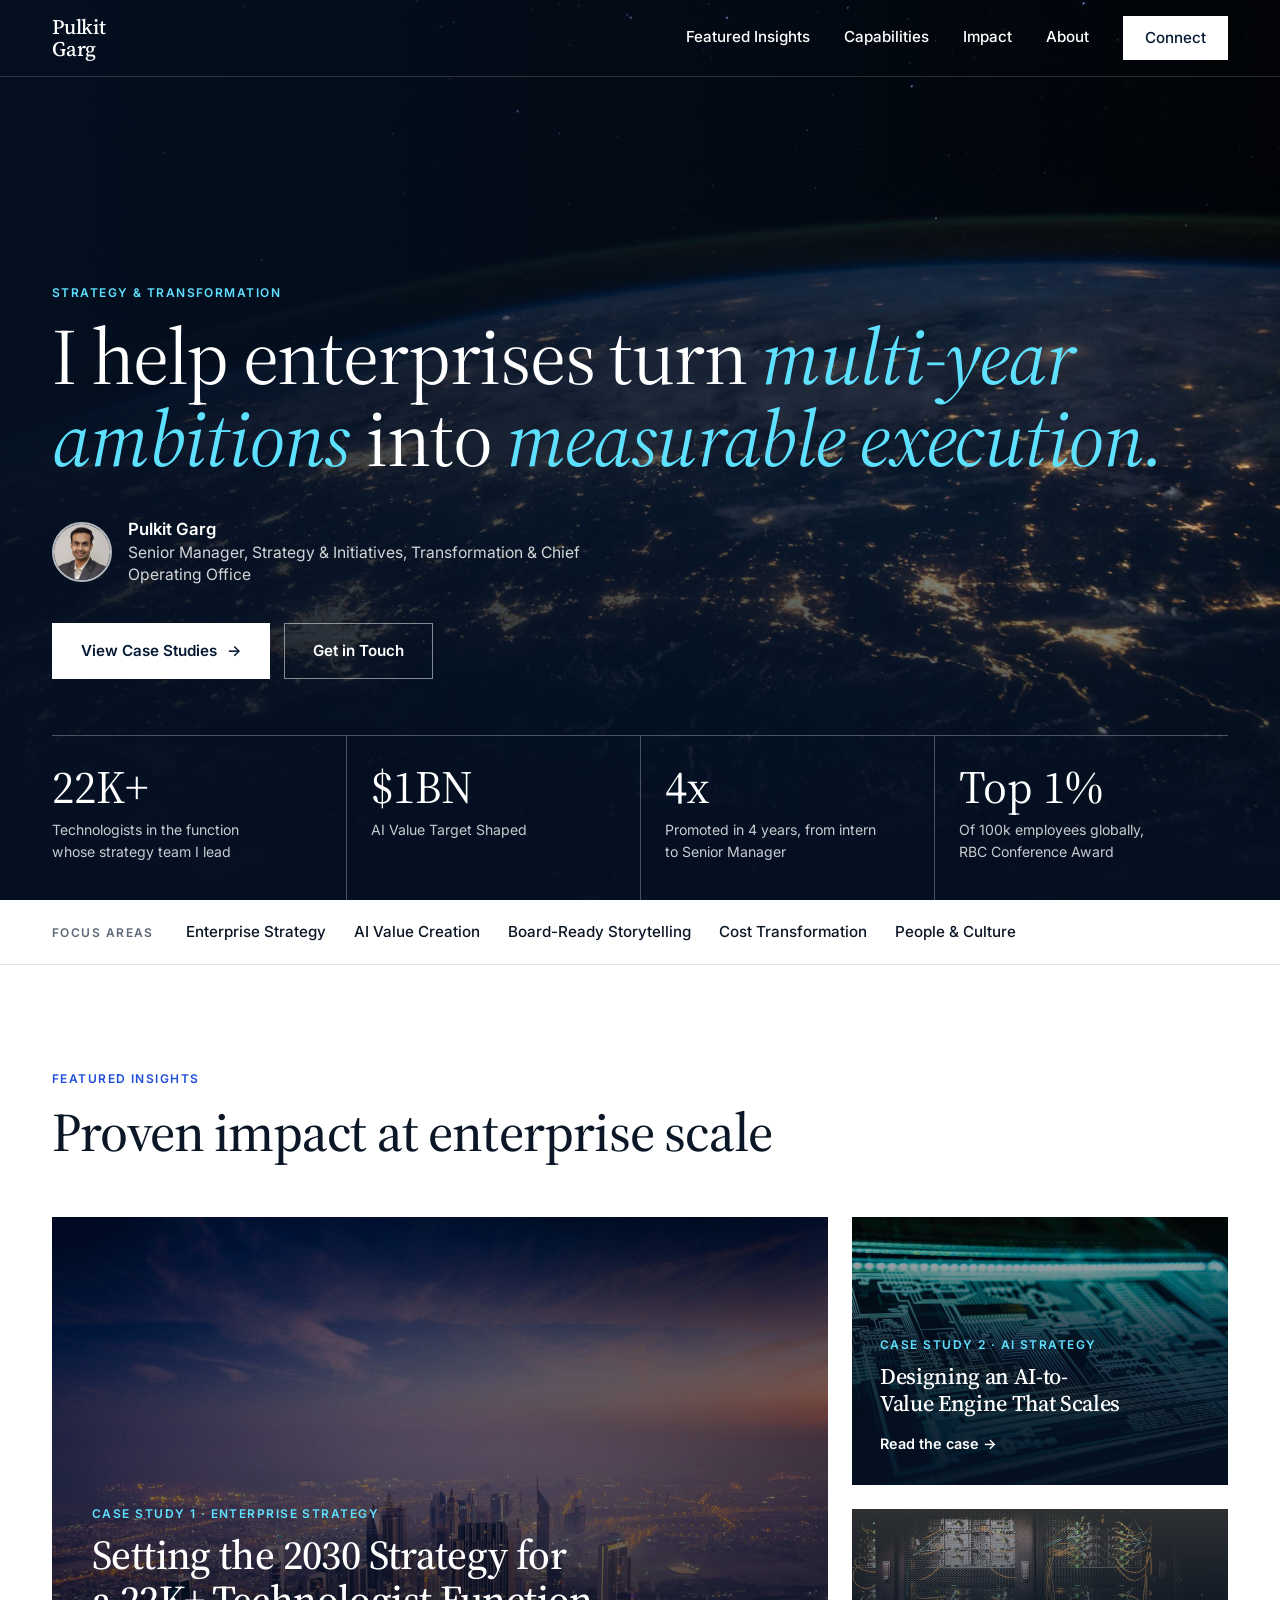
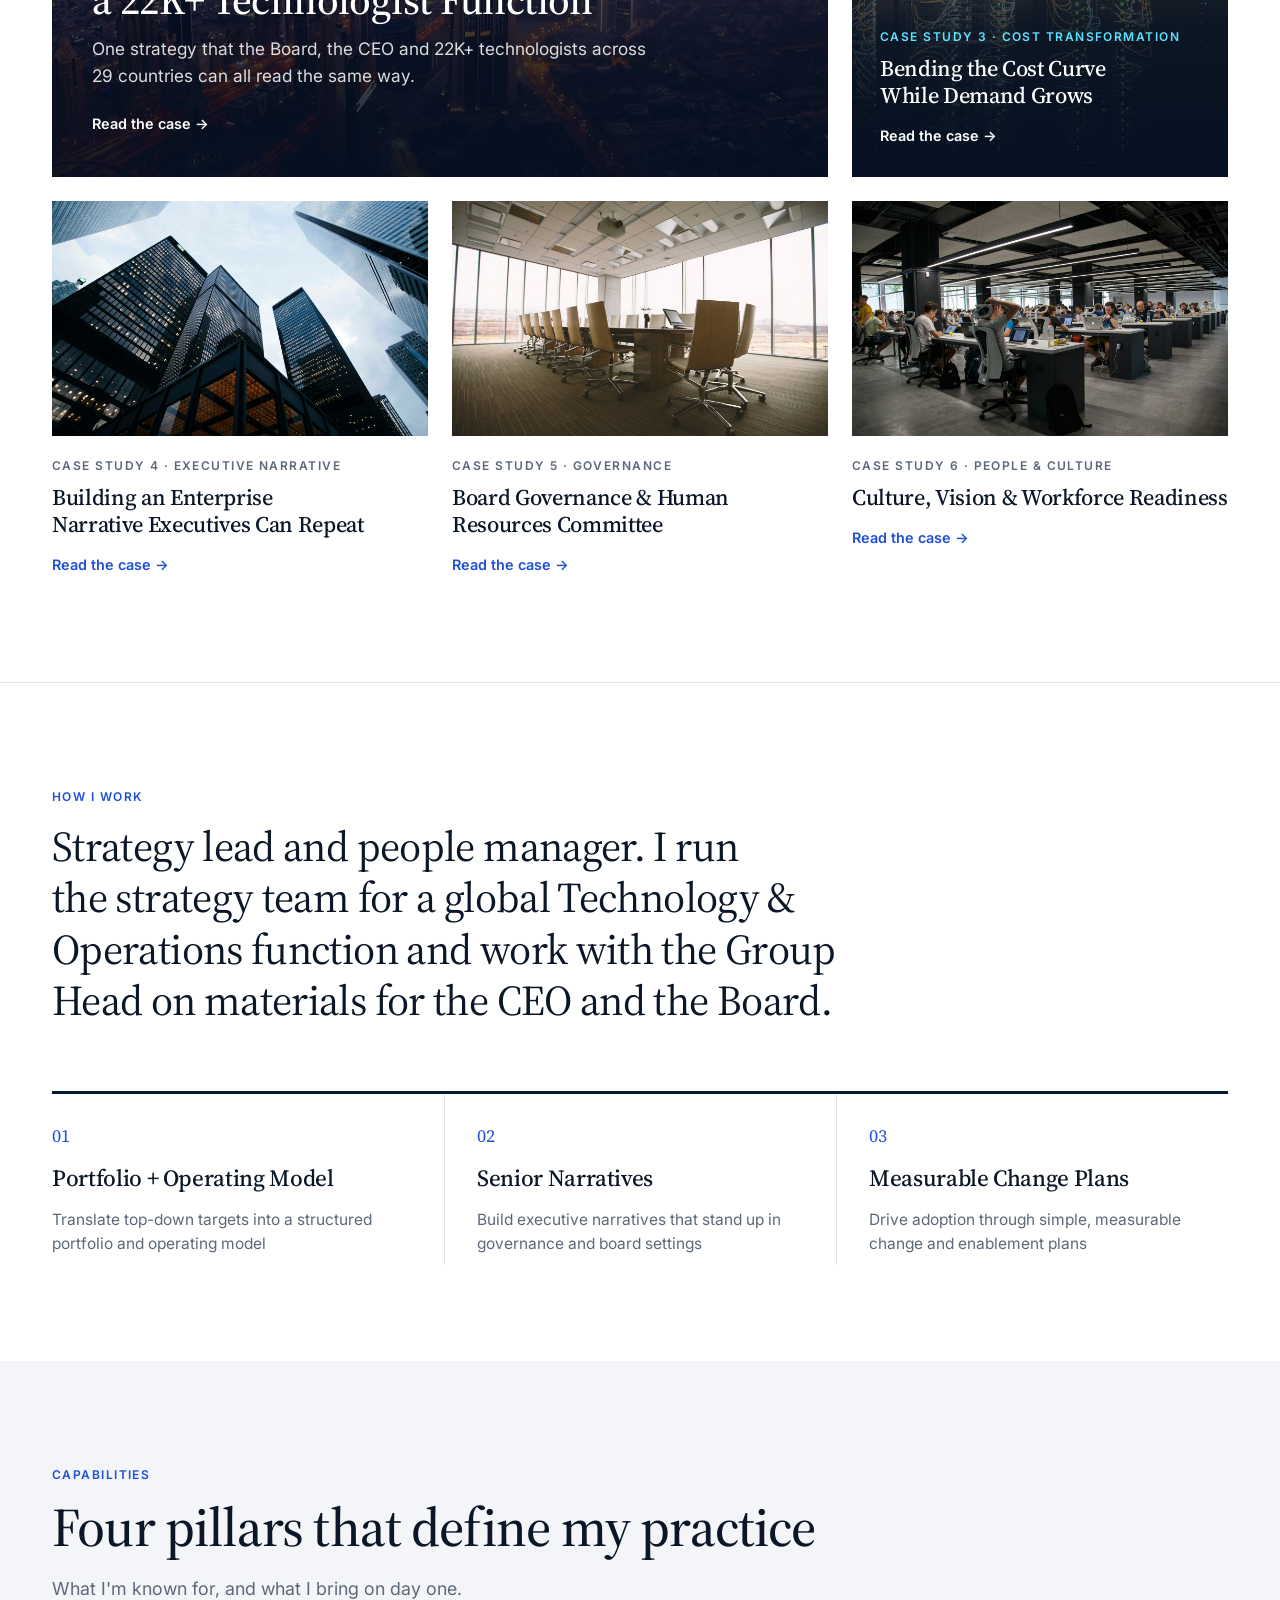
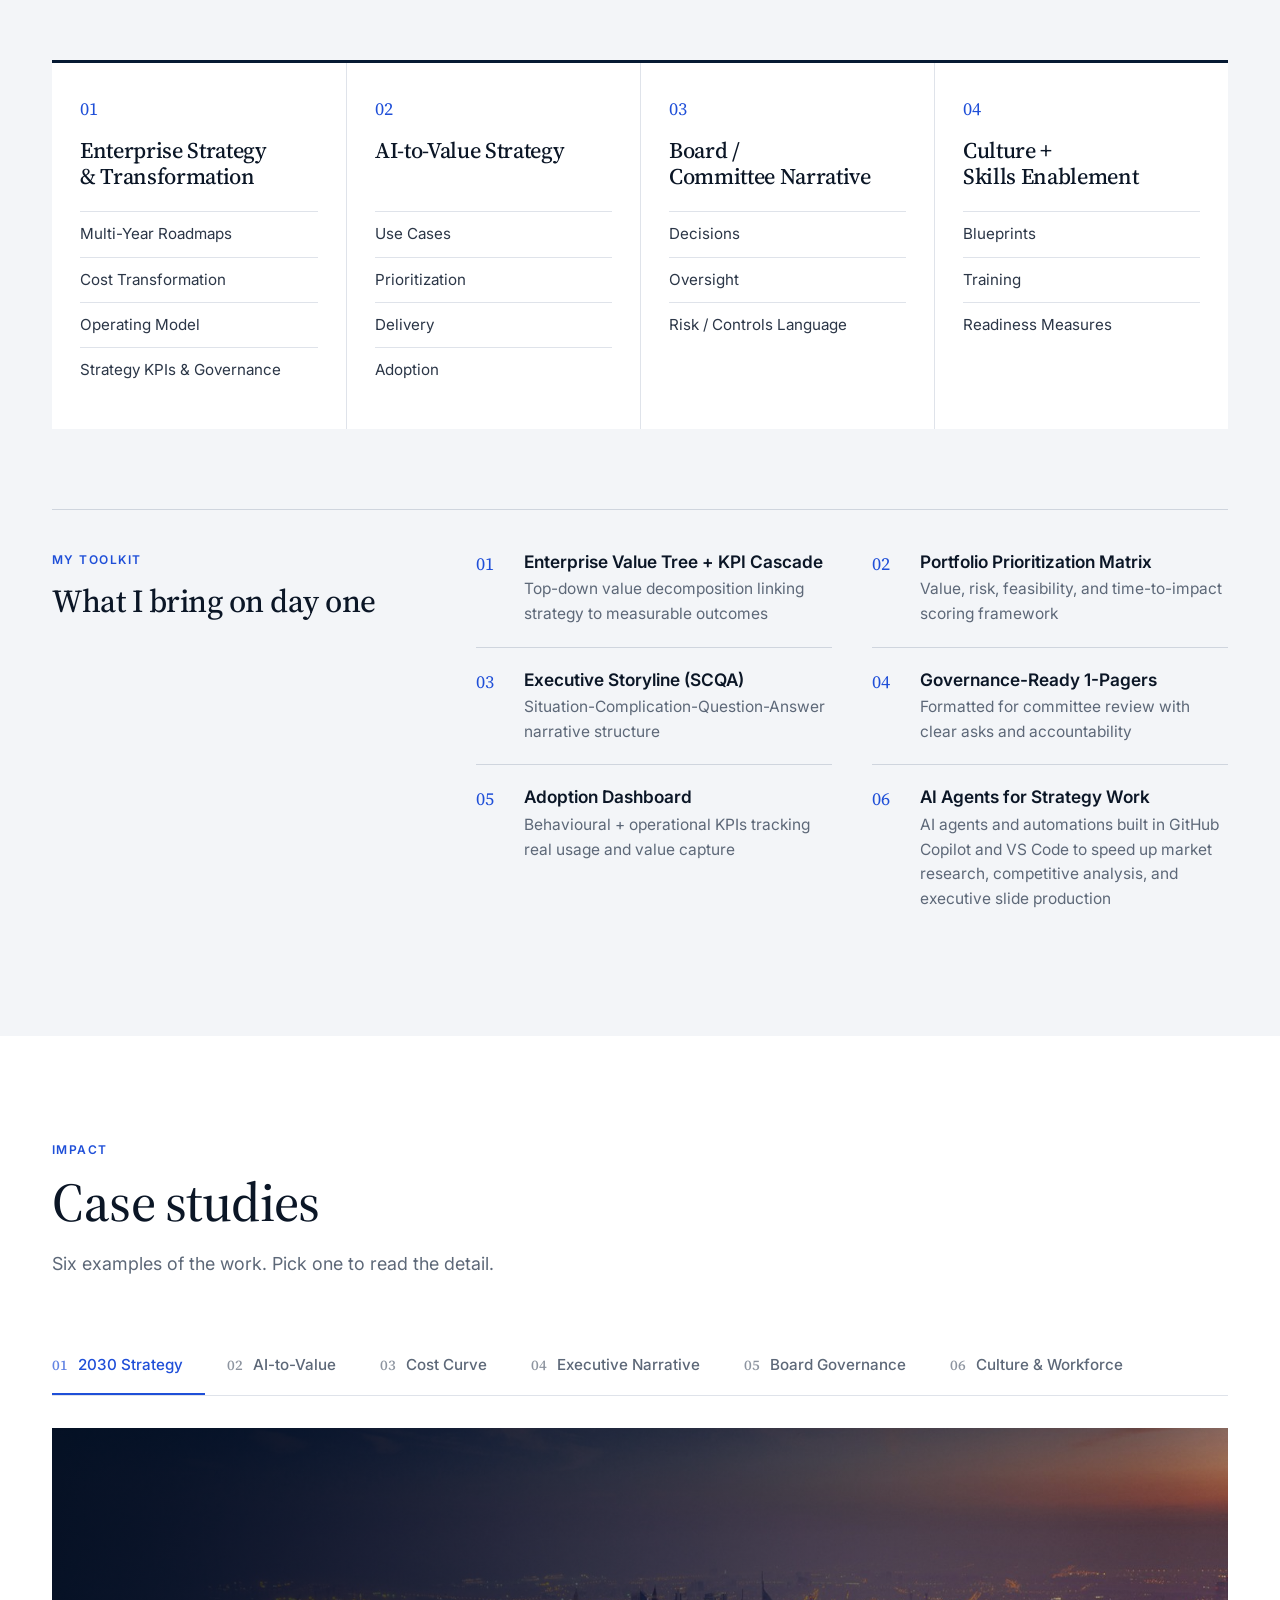
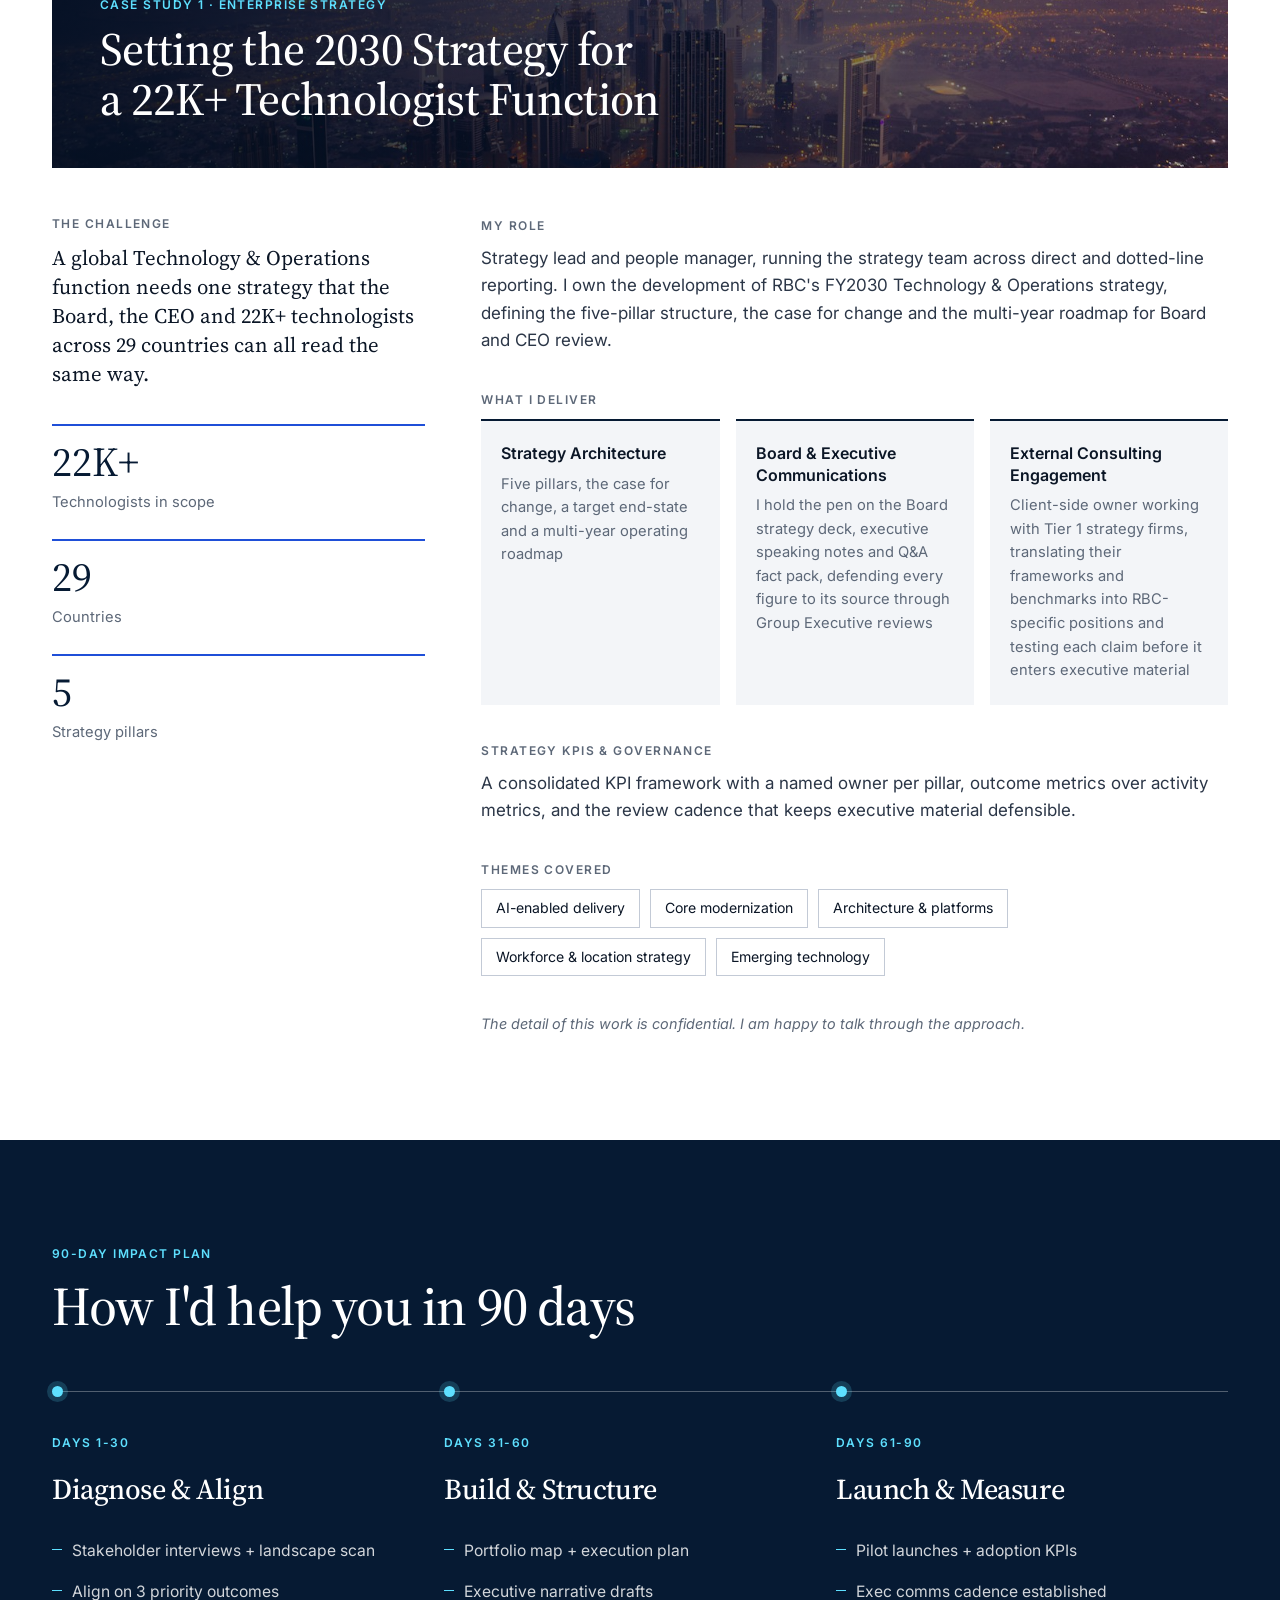
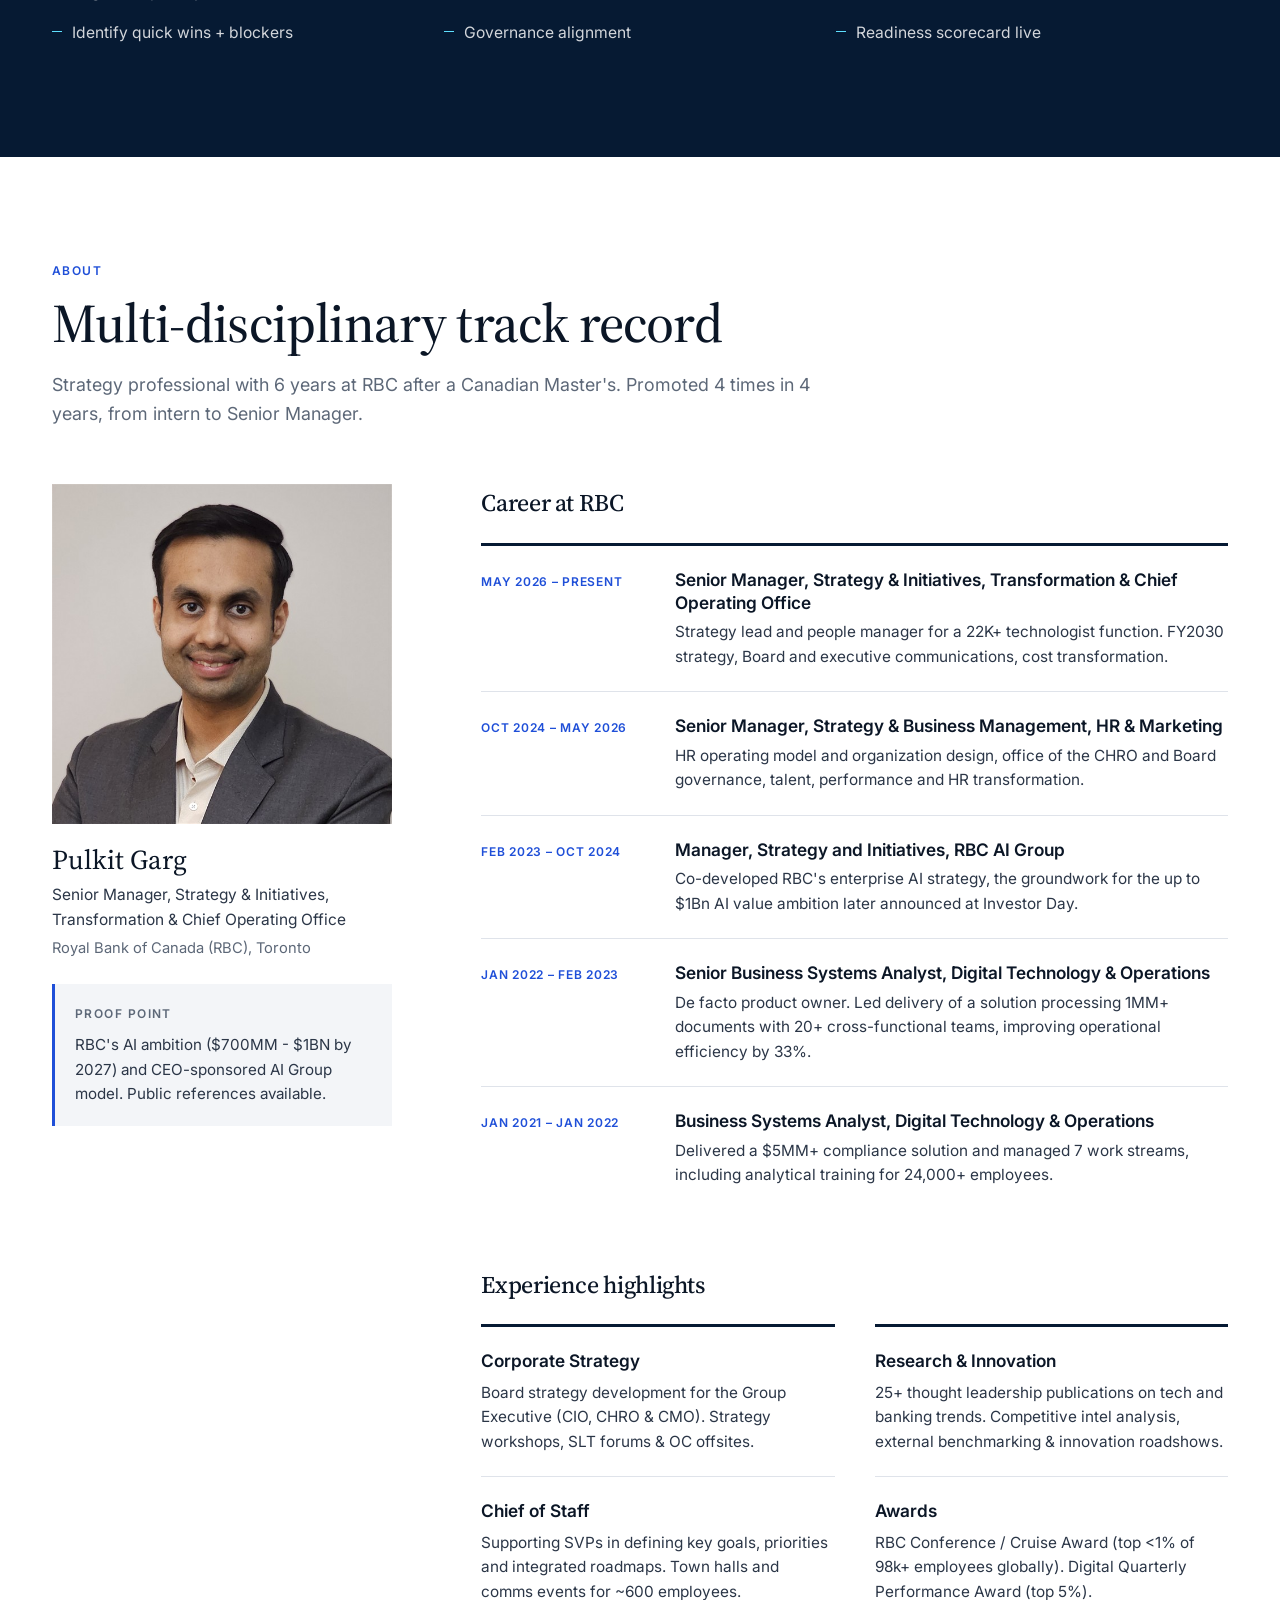
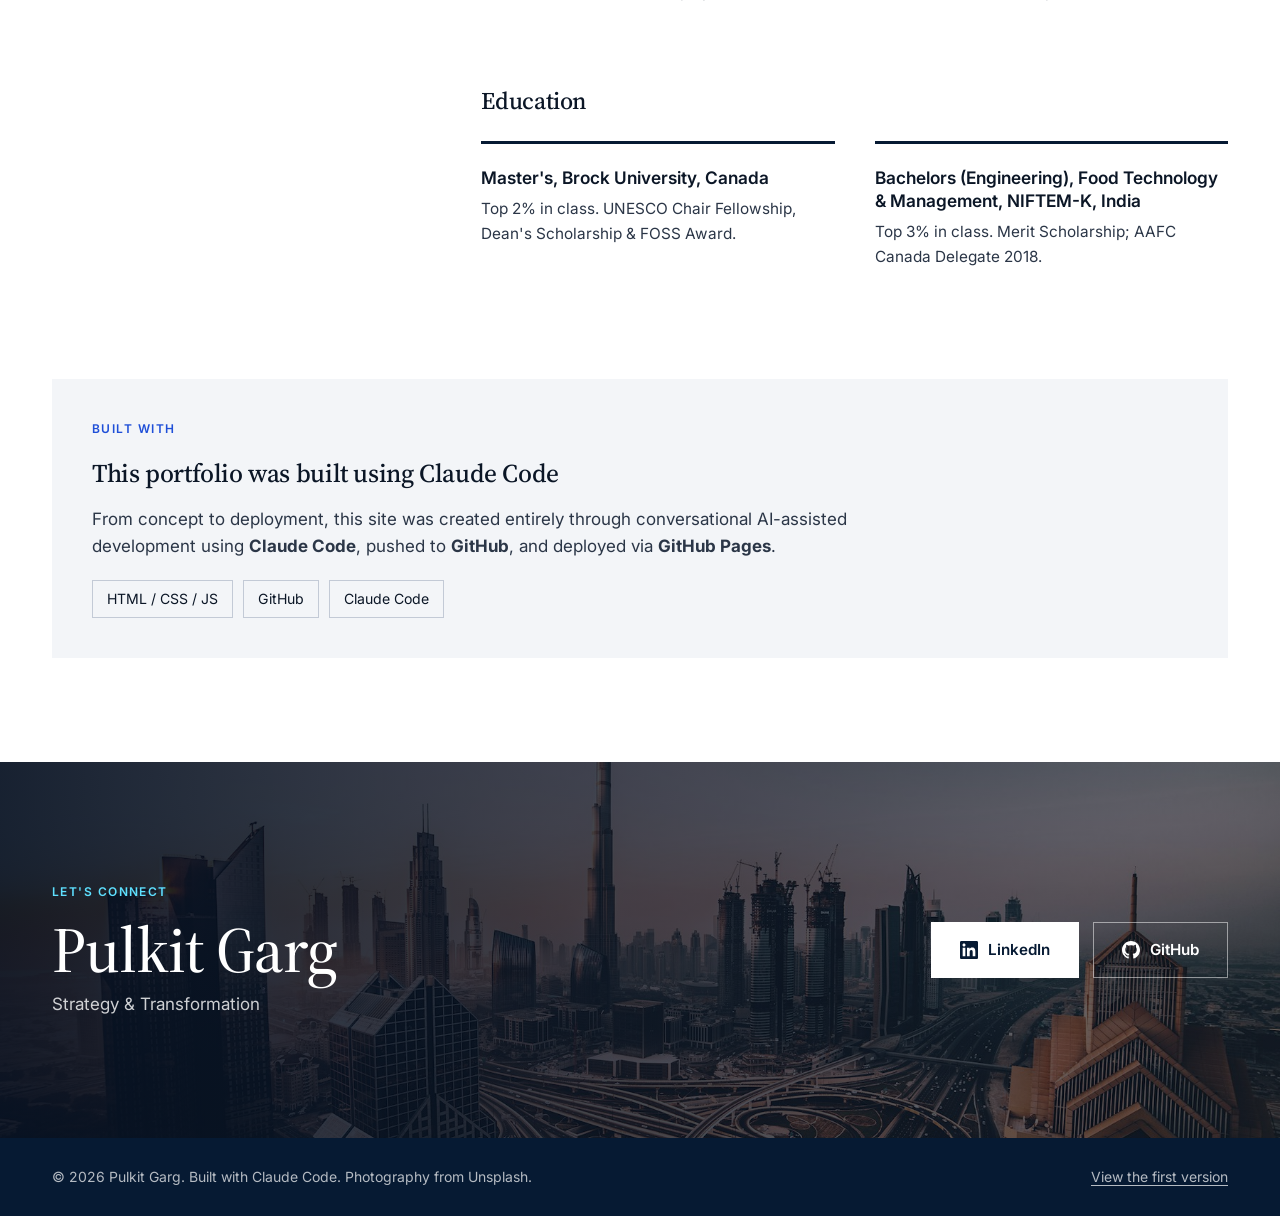
==== index.html @ 4f10b4b6 "Add photography, case study viewer and updated career content Replace line-art visuals with stock ph" ====
<!DOCTYPE html>
<html lang="en">
<head>
    <meta charset="UTF-8">
    <meta name="viewport" content="width=device-width, initial-scale=1.0">
    <title>Pulkit Garg | Strategy & Transformation</title>
    <meta name="description" content="Pulkit Garg - Senior Manager, Strategy & Initiatives. Strategy lead and people manager. Enterprise Strategy, AI Value Creation, Board-Ready Storytelling.">
    <link rel="preconnect" href="https://fonts.googleapis.com">
    <link rel="preconnect" href="https://fonts.gstatic.com" crossorigin>
    <link href="https://fonts.googleapis.com/css2?family=Inter:wght@400;500;600&family=Source+Serif+4:opsz,wght@8..60,400;8..60,500;8..60,600&display=swap" rel="stylesheet">
    <link rel="preload" as="image" href="assets/img/hero-earth.jpg">
    <link rel="stylesheet" href="style.css">
    <link rel="icon" type="image/svg+xml" href="data:image/svg+xml,<svg xmlns='http://www.w3.org/2000/svg' viewBox='0 0 100 100'><rect width='100' height='100' fill='%23061a33'/><text x='50' y='68' font-size='52' font-family='Georgia,serif' fill='white' text-anchor='middle'>PG</text></svg>">
    <script>document.documentElement.classList.add('js');</script>
</head>
<body>
    <a class="skip-link" href="#main">Skip to content</a>

    <!-- Header -->
    <header class="site-header" id="site-header">
        <div class="container header-inner">
            <a href="#top" class="wordmark" aria-label="Pulkit Garg, home">
                <span>Pulkit</span>
                <span>Garg</span>
            </a>
            <nav class="site-nav" id="site-nav" aria-label="Primary">
                <a href="#insights">Featured Insights</a>
                <a href="#capabilities">Capabilities</a>
                <a href="#impact">Impact</a>
                <a href="#about">About</a>
                <a href="#connect" class="nav-cta">Connect</a>
            </nav>
            <button class="nav-toggle" aria-label="Toggle menu" aria-expanded="false" aria-controls="site-nav">
                <span></span><span></span><span></span>
            </button>
        </div>
    </header>

    <main id="main">

    <!-- Hero -->
    <section class="hero" id="top">
        <img class="hero-bg" src="assets/img/hero-earth.jpg" alt="" width="2000" height="1200">
        <div class="container hero-inner">
            <p class="eyebrow eyebrow-light">Strategy & Transformation</p>
            <h1>I help enterprises turn <em>multi-year ambitions</em> into <em>measurable execution.</em></h1>
            <div class="hero-byline">
                <img src="photo.jpg" alt="" width="600" height="600" onerror="this.style.display='none'">
                <p><strong>Pulkit Garg</strong><br>Senior Manager, Strategy & Initiatives, Transformation & Chief Operating Office</p>
            </div>
            <div class="hero-cta">
                <a href="#insights" class="btn btn-light">View Case Studies <span aria-hidden="true">&rarr;</span></a>
                <a href="#connect" class="btn btn-ghost">Get in Touch</a>
            </div>
        </div>
        <div class="container">
            <dl class="stats">
                <div class="stat">
                    <dt>22K+</dt>
                    <dd>Technologists in the function whose strategy team I lead</dd>
                </div>
                <div class="stat">
                    <dt>$1BN</dt>
                    <dd>AI Value Target Shaped</dd>
                </div>
                <div class="stat">
                    <dt>4x</dt>
                    <dd>Promoted in 4 years, from intern to Senior Manager</dd>
                </div>
                <div class="stat">
                    <dt>Top 1%</dt>
                    <dd>Of 100k employees globally, RBC Conference Award</dd>
                </div>
            </dl>
        </div>
    </section>

    <!-- Topic bar -->
    <div class="topics">
        <div class="container topics-inner">
            <span class="topics-label">Focus areas</span>
            <ul>
                <li>Enterprise Strategy</li>
                <li>AI Value Creation</li>
                <li>Board-Ready Storytelling</li>
                <li>Cost Transformation</li>
                <li>People & Culture</li>
            </ul>
        </div>
    </div>

    <!-- Featured Insights -->
    <section class="section" id="insights">
        <div class="container">
            <div class="section-head">
                <p class="eyebrow">Featured Insights</p>
                <h2>Proven impact at enterprise scale</h2>
            </div>
            <div class="insights-grid">
                <a href="#case-1" class="insight insight-lead reveal" data-case="case-1">
                    <img src="assets/img/city-night.jpg" alt="" width="1500" height="900" loading="lazy">
                    <div class="insight-body">
                        <p class="kicker">Case Study 1 &middot; Enterprise strategy</p>
                        <h3>Setting the 2030 Strategy for a 22K+ Technologist Function</h3>
                        <p>One strategy that the Board, the CEO and 22K+ technologists across 29 countries can all read the same way.</p>
                        <span class="read-more">Read the case <span aria-hidden="true">&rarr;</span></span>
                    </div>
                </a>
                <a href="#case-2" class="insight insight-tall reveal" data-case="case-2">
                    <img src="assets/img/circuit.jpg" alt="" width="1500" height="900" loading="lazy">
                    <div class="insight-body">
                        <p class="kicker">Case Study 2 &middot; AI strategy</p>
                        <h3>Designing an AI-to-Value Engine That Scales</h3>
                        <span class="read-more">Read the case <span aria-hidden="true">&rarr;</span></span>
                    </div>
                </a>
                <a href="#case-3" class="insight insight-tall reveal" data-case="case-3">
                    <img src="assets/img/datacentre.jpg" alt="" width="1500" height="900" loading="lazy">
                    <div class="insight-body">
                        <p class="kicker">Case Study 3 &middot; Cost transformation</p>
                        <h3>Bending the Cost Curve While Demand Grows</h3>
                        <span class="read-more">Read the case <span aria-hidden="true">&rarr;</span></span>
                    </div>
                </a>
                <a href="#case-4" class="insight reveal" data-case="case-4">
                    <div class="insight-img"><img src="assets/img/towers.jpg" alt="" width="1500" height="900" loading="lazy"></div>
                    <div class="insight-body">
                        <p class="kicker">Case Study 4 &middot; Executive narrative</p>
                        <h3>Building an Enterprise Narrative Executives Can Repeat</h3>
                        <span class="read-more">Read the case <span aria-hidden="true">&rarr;</span></span>
                    </div>
                </a>
                <a href="#case-5" class="insight reveal" data-case="case-5">
                    <div class="insight-img"><img src="assets/img/boardroom.jpg" alt="" width="1500" height="900" loading="lazy"></div>
                    <div class="insight-body">
                        <p class="kicker">Case Study 5 &middot; Governance</p>
                        <h3>Board Governance &amp; Human Resources Committee</h3>
                        <span class="read-more">Read the case <span aria-hidden="true">&rarr;</span></span>
                    </div>
                </a>
                <a href="#case-6" class="insight reveal" data-case="case-6">
                    <div class="insight-img"><img src="assets/img/office.jpg" alt="" width="1500" height="900" loading="lazy"></div>
                    <div class="insight-body">
                        <p class="kicker">Case Study 6 &middot; People &amp; culture</p>
                        <h3>Culture, Vision &amp; Workforce Readiness</h3>
                        <span class="read-more">Read the case <span aria-hidden="true">&rarr;</span></span>
                    </div>
                </a>
            </div>
        </div>
    </section>

    <!-- Statement -->
    <section class="statement">
        <div class="container statement-inner">
            <p class="eyebrow">How I work</p>
            <p class="statement-text">Strategy lead and people manager. I run the strategy team for a global Technology & Operations function and work with the Group Head on materials for the CEO and the Board.</p>
            <div class="approach">
                <div class="approach-item reveal">
                    <span class="num">01</span>
                    <h3>Portfolio + Operating Model</h3>
                    <p>Translate top-down targets into a structured portfolio and operating model</p>
                </div>
                <div class="approach-item reveal">
                    <span class="num">02</span>
                    <h3>Senior Narratives</h3>
                    <p>Build executive narratives that stand up in governance and board settings</p>
                </div>
                <div class="approach-item reveal">
                    <span class="num">03</span>
                    <h3>Measurable Change Plans</h3>
                    <p>Drive adoption through simple, measurable change and enablement plans</p>
                </div>
            </div>
        </div>
    </section>

    <!-- Capabilities -->
    <section class="section section-tint" id="capabilities">
        <div class="container">
            <div class="section-head">
                <p class="eyebrow">Capabilities</p>
                <h2>Four pillars that define my practice</h2>
                <p class="section-intro">What I'm known for, and what I bring on day one.</p>
            </div>

            <div class="pillars">
                <article class="pillar reveal">
                    <span class="num">01</span>
                    <h3>Enterprise Strategy & Transformation</h3>
                    <ul>
                        <li>Multi-Year Roadmaps</li>
                        <li>Cost Transformation</li>
                        <li>Operating Model</li>
                        <li>Strategy KPIs & Governance</li>
                    </ul>
                </article>
                <article class="pillar reveal">
                    <span class="num">02</span>
                    <h3>AI-to-Value Strategy</h3>
                    <ul>
                        <li>Use Cases</li>
                        <li>Prioritization</li>
                        <li>Delivery</li>
                        <li>Adoption</li>
                    </ul>
                </article>
                <article class="pillar reveal">
                    <span class="num">03</span>
                    <h3>Board / Committee Narrative</h3>
                    <ul>
                        <li>Decisions</li>
                        <li>Oversight</li>
                        <li>Risk / Controls Language</li>
                    </ul>
                </article>
                <article class="pillar reveal">
                    <span class="num">04</span>
                    <h3>Culture + Skills Enablement</h3>
                    <ul>
                        <li>Blueprints</li>
                        <li>Training</li>
                        <li>Readiness Measures</li>
                    </ul>
                </article>
            </div>

            <div class="split" id="toolkit">
                <div class="split-head">
                    <p class="eyebrow">My Toolkit</p>
                    <h3>What I bring on day one</h3>
                </div>
                <ol class="toolkit">
                    <li class="reveal">
                        <span class="num">01</span>
                        <div>
                            <h4>Enterprise Value Tree + KPI Cascade</h4>
                            <p>Top-down value decomposition linking strategy to measurable outcomes</p>
                        </div>
                    </li>
                    <li class="reveal">
                        <span class="num">02</span>
                        <div>
                            <h4>Portfolio Prioritization Matrix</h4>
                            <p>Value, risk, feasibility, and time-to-impact scoring framework</p>
                        </div>
                    </li>
                    <li class="reveal">
                        <span class="num">03</span>
                        <div>
                            <h4>Executive Storyline (SCQA)</h4>
                            <p>Situation-Complication-Question-Answer narrative structure</p>
                        </div>
                    </li>
                    <li class="reveal">
                        <span class="num">04</span>
                        <div>
                            <h4>Governance-Ready 1-Pagers</h4>
                            <p>Formatted for committee review with clear asks and accountability</p>
                        </div>
                    </li>
                    <li class="reveal">
                        <span class="num">05</span>
                        <div>
                            <h4>Adoption Dashboard</h4>
                            <p>Behavioural + operational KPIs tracking real usage and value capture</p>
                        </div>
                    </li>
                    <li class="reveal">
                        <span class="num">06</span>
                        <div>
                            <h4>AI Agents for Strategy Work</h4>
                            <p>AI agents and automations built in GitHub Copilot and VS Code to speed up market research, competitive analysis, and executive slide production</p>
                        </div>
                    </li>
                </ol>
            </div>
        </div>
    </section>

    <!-- Impact -->
    <section class="section" id="impact">
        <div class="container">
            <div class="section-head">
                <p class="eyebrow">Impact</p>
                <h2>Case studies</h2>
                <p class="section-intro">Six examples of the work. Pick one to read the detail.</p>
            </div>

            <div class="case-tabs" id="case-tabs" role="tablist" aria-label="Case studies">
                <a href="#case-1" role="tab" data-case="case-1"><span class="num">01</span>2030 Strategy</a>
                <a href="#case-2" role="tab" data-case="case-2"><span class="num">02</span>AI-to-Value</a>
                <a href="#case-3" role="tab" data-case="case-3"><span class="num">03</span>Cost Curve</a>
                <a href="#case-4" role="tab" data-case="case-4"><span class="num">04</span>Executive Narrative</a>
                <a href="#case-5" role="tab" data-case="case-5"><span class="num">05</span>Board Governance</a>
                <a href="#case-6" role="tab" data-case="case-6"><span class="num">06</span>Culture & Workforce</a>
            </div>

            <!-- Case 1 -->
            <article class="case" id="case-1" role="tabpanel">
                <header class="case-banner">
                    <img src="assets/img/city-night.jpg" alt="" width="1500" height="900" loading="lazy">
                    <div class="case-banner-text">
                        <p class="kicker">Case Study 1 &middot; Enterprise strategy</p>
                        <h3>Setting the 2030 Strategy for a 22K+ Technologist Function</h3>
                    </div>
                </header>
                <div class="case-grid">
                    <div class="case-side">
                        <p class="case-lede"><span class="label">The Challenge</span>A global Technology & Operations function needs one strategy that the Board, the CEO and 22K+ technologists across 29 countries can all read the same way.</p>
                        <div class="metrics">
                            <div class="metric">
                                <span class="metric-value">22K+</span>
                                <span class="metric-label">Technologists in scope</span>
                            </div>
                            <div class="metric">
                                <span class="metric-value">29</span>
                                <span class="metric-label">Countries</span>
                            </div>
                            <div class="metric">
                                <span class="metric-value">5</span>
                                <span class="metric-label">Strategy pillars</span>
                            </div>
                        </div>
                    </div>
                    <div class="case-body">
                        <div class="case-block">
                            <span class="label">My Role</span>
                            <p>Strategy lead and people manager, running the strategy team across direct and dotted-line reporting. I own the development of RBC's FY2030 Technology & Operations strategy, defining the five-pillar structure, the case for change and the multi-year roadmap for Board and CEO review.</p>
                        </div>
                        <div class="case-block">
                            <span class="label">What I Deliver</span>
                            <div class="cards-3">
                                <div class="mini">
                                    <h4>Strategy Architecture</h4>
                                    <p>Five pillars, the case for change, a target end-state and a multi-year operating roadmap</p>
                                </div>
                                <div class="mini">
                                    <h4>Board & Executive Communications</h4>
                                    <p>I hold the pen on the Board strategy deck, executive speaking notes and Q&A fact pack, defending every figure to its source through Group Executive reviews</p>
                                </div>
                                <div class="mini">
                                    <h4>External Consulting Engagement</h4>
                                    <p>Client-side owner working with Tier 1 strategy firms, translating their frameworks and benchmarks into RBC-specific positions and testing each claim before it enters executive material</p>
                                </div>
                            </div>
                        </div>
                        <div class="case-block">
                            <span class="label">Strategy KPIs & Governance</span>
                            <p>A consolidated KPI framework with a named owner per pillar, outcome metrics over activity metrics, and the review cadence that keeps executive material defensible.</p>
                        </div>
                        <div class="case-block">
                            <span class="label">Themes Covered</span>
                            <ul class="chips">
                                <li>AI-enabled delivery</li>
                                <li>Core modernization</li>
                                <li>Architecture & platforms</li>
                                <li>Workforce & location strategy</li>
                                <li>Emerging technology</li>
                            </ul>
                        </div>
                        <p class="case-note">The detail of this work is confidential. I am happy to talk through the approach.</p>
                    </div>
                </div>
            </article>

            <!-- Case 2 -->
            <article class="case" id="case-2" role="tabpanel">
                <header class="case-banner">
                    <img src="assets/img/circuit.jpg" alt="" width="1500" height="900" loading="lazy">
                    <div class="case-banner-text">
                        <p class="kicker">Case Study 2 &middot; AI strategy</p>
                        <h3>Designing an AI-to-Value Engine That Scales</h3>
                    </div>
                </header>
                <div class="case-grid">
                    <div class="case-side">
                        <p class="case-lede"><span class="label">The Problem</span>AI ambition is easy; scaling adoption + value capture is hard.</p>
                        <div class="metrics">
                            <div class="metric">
                                <span class="metric-value">$700MM - $1BN</span>
                                <span class="metric-label">Net new enterprise AI value target by 2027</span>
                            </div>
                            <div class="metric">
                                <span class="metric-value">1,200+</span>
                                <span class="metric-label">Patent applications filed since 2019 (635 AI-related)</span>
                            </div>
                            <div class="metric">
                                <span class="metric-value">US$10 Bn</span>
                                <span class="metric-label">Technology and process innovation roadmap approved</span>
                            </div>
                        </div>
                    </div>
                    <div class="case-body">
                        <div class="case-block">
                            <span class="label">My Role</span>
                            <p>Part of the core strategy team that helped define what RBC's publicly announced $700MM - $1BN AI value target looks like in practice. Contributed to shaping the strategy that led to the formation of a dedicated AI Group reporting directly to the CEO, supporting the transition of AI from experimentation to enterprise-scale execution across 100,000+ employees in 29 countries.</p>
                        </div>
                        <div class="case-block">
                            <span class="label">Solution: AI Portfolio Operating System (AI-POS)</span>
                            <div class="cards-3">
                                <div class="mini">
                                    <span class="mini-tag">Lane 1</span>
                                    <h4>Quick Wins</h4>
                                    <p>High-value, low-effort use cases deployed in 30-90 days</p>
                                </div>
                                <div class="mini">
                                    <span class="mini-tag">Lane 2</span>
                                    <h4>Platform Bets</h4>
                                    <p>Cross-functional capabilities that compound over 6-12 months</p>
                                </div>
                                <div class="mini">
                                    <span class="mini-tag">Lane 3</span>
                                    <h4>Frontier R&D</h4>
                                    <p>Exploratory AI capabilities with high strategic upside</p>
                                </div>
                            </div>
                        </div>
                        <div class="case-block">
                            <span class="label">What Sat Behind It</span>
                            <ul class="facts">
                                <li><strong>Board strategy.</strong> Designed a Board strategy for the Group CIO through industry research and 50+ partner collaboration, enabling approval of a US$10 Bn technology and process innovation roadmap.</li>
                                <li><strong>Research.</strong> Produced 25+ strategic insights (research papers, market briefs) for the Group CIO and senior tech executives that secured US$5MM in investments for emerging technology and process innovation.</li>
                                <li><strong>Responsible AI.</strong> Drove strategic alignment and change enablement across 20+ enterprise partners within the Responsible AI CoE through research, governance reviews, and Working Group facilitation.</li>
                                <li><strong>Business cases.</strong> Crafted ROI-backed business cases for GenAI, Quantum Computing & Immersive Reality initiatives, driving $2.5MM in new technology investments.</li>
                            </ul>
                        </div>
                        <div class="case-block">
                            <span class="label">AI Programs Anchored To</span>
                            <ul class="chips">
                                <li>Hyper-personalization</li>
                                <li>Fraud detection & prevention</li>
                                <li>Productivity & automation</li>
                                <li>Training & workforce enablement</li>
                            </ul>
                        </div>
                        <div class="case-block refs">
                            <span class="label">Public References</span>
                            <a href="https://cfotech.ca/story/rbc-forms-new-ai-unit-targeting-cad-1-billion-by-2027" target="_blank" rel="noopener" class="ref">
                                <span class="ref-title">RBC forms new AI unit targeting CAD $1 billion by 2027</span>
                                <span class="ref-source">CFOtech <span aria-hidden="true">&nearr;</span></span>
                            </a>
                            <a href="https://www.rbc.com/investor-relations/_assets-custom/pdf/2025q4strategicupdate.pdf" target="_blank" rel="noopener" class="ref">
                                <span class="ref-title">Q4 2025 Strategic Update: Investor Day</span>
                                <span class="ref-source">RBC Investor Relations <span aria-hidden="true">&nearr;</span></span>
                            </a>
                        </div>
                    </div>
                </div>
            </article>

            <!-- Case 3 -->
            <article class="case" id="case-3" role="tabpanel">
                <header class="case-banner">
                    <img src="assets/img/datacentre.jpg" alt="" width="1500" height="900" loading="lazy">
                    <div class="case-banner-text">
                        <p class="kicker">Case Study 3 &middot; Cost transformation</p>
                        <h3>Bending the Cost Curve While Demand Grows</h3>
                    </div>
                </header>
                <div class="case-grid">
                    <div class="case-side">
                        <p class="case-lede"><span class="label">The Challenge</span>Demand for technology keeps growing. The question is how to deliver it at a slower rate of cost growth.</p>
                        <div class="metrics">
                            <div class="metric">
                                <span class="metric-value">$1Bn+</span>
                                <span class="metric-label">Cost-reduction agenda supported</span>
                            </div>
                            <div class="metric">
                                <span class="metric-value">4</span>
                                <span class="metric-label">Levers: talent, location, architecture, cybersecurity</span>
                            </div>
                        </div>
                    </div>
                    <div class="case-body">
                        <div class="case-block">
                            <span class="label">My Role</span>
                            <p>Supporting a $1Bn+ cost-reduction agenda across Technology & Operations. I build the cost-curve story and the peer benchmarking behind it, partnering with Finance on cost pools so growing demand is shown delivered at a slower rate of cost growth.</p>
                        </div>
                        <div class="case-block">
                            <span class="label">The Levers</span>
                            <div class="cards-4">
                                <div class="mini">
                                    <h4>Talent</h4>
                                    <p>Role mix and AI-driven reskilling tied to the productivity agenda</p>
                                </div>
                                <div class="mini">
                                    <h4>Location</h4>
                                    <p>Location strategy and hub growth</p>
                                </div>
                                <div class="mini">
                                    <h4>Architecture Simplification</h4>
                                    <p>Common platforms and a buy-versus-build stance</p>
                                </div>
                                <div class="mini">
                                    <h4>Cybersecurity</h4>
                                    <p>Resilient platforms and coordinated response</p>
                                </div>
                            </div>
                        </div>
                        <div class="case-block">
                            <span class="label">Core Modernization</span>
                            <p>Lead the core modernization narrative and prioritization framework: a three-band approach with cost-of-ownership and run-to-change gating criteria, and a scoring model that selects the one or two platforms worth a business case.</p>
                        </div>
                        <p class="case-note">Figures beyond the headline agenda are confidential and not shown here.</p>
                    </div>
                </div>
            </article>

            <!-- Case 4 -->
            <article class="case" id="case-4" role="tabpanel">
                <header class="case-banner">
                    <img src="assets/img/towers.jpg" alt="" width="1500" height="900" loading="lazy">
                    <div class="case-banner-text">
                        <p class="kicker">Case Study 4 &middot; Executive narrative</p>
                        <h3>Building an Enterprise Narrative Executives Can Repeat</h3>
                    </div>
                </header>
                <div class="case-grid">
                    <div class="case-side">
                        <p class="case-lede"><span class="label">The Framework</span>Strategy = 5-7 enterprise priorities with clear outcomes. Each priority maps to a measurable KPI, 3 linked initiatives, and clear ownership + timeline.</p>
                    </div>
                    <div class="case-body">
                        <div class="case-block">
                            <span class="label">My Role</span>
                            <p>Built the executive narratives and board-ready materials that translate enterprise strategy into repeatable storylines for the CIO, CHRO, and senior leadership. Shaped the content and framing used in strategy updates, investor communications, and governance forums.</p>
                            <p>Today I do the same for the Group Head of Technology & Operations: converting leadership direction into precise copy for the CEO and the Board.</p>
                        </div>
                        <div class="case-block">
                            <span class="label">Board-Ready Deliverables</span>
                            <div class="cards-3">
                                <div class="mini">
                                    <h4>1-Page Executive Brief</h4>
                                    <p>Goal, what changes, KPIs, decisions needed. Readable in 2 minutes.</p>
                                </div>
                                <div class="mini">
                                    <h4>"So What" Storyline Slides</h4>
                                    <p>One message per slide. What happened? Why does it matter? What do we do next?</p>
                                </div>
                                <div class="mini">
                                    <h4>Decision Log + Trade-Off Framing</h4>
                                    <p>Structured record of what was decided, traded off, and why.</p>
                                </div>
                            </div>
                        </div>
                        <div class="case-block refs">
                            <span class="label">Public Reference</span>
                            <a href="https://www.rbc.com/investor-relations/_assets-custom/pdf/2025q4strategicupdate.pdf" target="_blank" rel="noopener" class="ref">
                                <span class="ref-title">Enterprise priorities and AI value framing in RBC Strategic Update</span>
                                <span class="ref-source">RBC Investor Relations <span aria-hidden="true">&nearr;</span></span>
                            </a>
                        </div>
                    </div>
                </div>
            </article>

            <!-- Case 5 -->
            <article class="case" id="case-5" role="tabpanel">
                <header class="case-banner">
                    <img src="assets/img/boardroom.jpg" alt="" width="1500" height="900" loading="lazy">
                    <div class="case-banner-text">
                        <p class="kicker">Case Study 5 &middot; Governance</p>
                        <h3>Board Governance &amp; Human Resources Committee</h3>
                    </div>
                </header>
                <div class="case-grid">
                    <div class="case-side">
                        <p class="case-lede"><span class="label">The Focus</span>High-profile board administration and governance work, ensuring leadership materials, committee processes, and reporting flows operate at the standard required for board-level oversight.</p>
                        <div class="metrics">
                            <div class="metric">
                                <span class="metric-value">6</span>
                                <span class="metric-label">Annual Board cycles owned</span>
                            </div>
                            <div class="metric">
                                <span class="metric-value">15+</span>
                                <span class="metric-label">Operating Committee members in executive governance</span>
                            </div>
                        </div>
                    </div>
                    <div class="case-body">
                        <div class="case-block">
                            <span class="label">My Role</span>
                            <p>Closely involved in the governance operations for RBC's Human Resources Committee (HRC) and broader board administration. Coordinating materials with senior leaders, ensuring everything flows on schedule, and supporting the end-to-end process for committee reporting to the board. This includes oversight areas like compensation risk, cross-committee coordination (e.g., HRC + Risk Committee), and alignment with the Audit and Governance committees.</p>
                            <p>Led the office of the CHRO in a position of trust, owning six annual Board cycles and executive governance across 15+ Operating Committee members.</p>
                        </div>
                        <div class="case-block">
                            <span class="label">What It Covers</span>
                            <div class="cards-3">
                                <div class="mini">
                                    <h4>Committee Material Coordination</h4>
                                    <p>Coordinating and preparing materials for HRC review with senior leaders across multiple stakeholder groups</p>
                                </div>
                                <div class="mini">
                                    <h4>Board Reporting Flow</h4>
                                    <p>Ensuring committee reporting is structured to flow directly to board with consistent framing and escalation pathways</p>
                                </div>
                                <div class="mini">
                                    <h4>Cross-Committee Coordination</h4>
                                    <p>Supporting joint discussions across HRC, Risk, Audit, and Governance committees with aligned scope and accountability</p>
                                </div>
                            </div>
                        </div>
                        <div class="case-block refs">
                            <span class="label">Public References</span>
                            <a href="https://www.rbc.com/our-company/governance/index.html" target="_blank" rel="noopener" class="ref">
                                <span class="ref-title">Corporate Governance</span>
                                <span class="ref-source">RBC <span aria-hidden="true">&nearr;</span></span>
                            </a>
                            <a href="https://www.rbc.com/investor-relations/_assets-custom/pdf/2025englishproxy.pdf" target="_blank" rel="noopener" class="ref">
                                <span class="ref-title">Management Proxy Circular 2025 (HRC on Page 48)</span>
                                <span class="ref-source">RBC Investor Relations <span aria-hidden="true">&nearr;</span></span>
                            </a>
                        </div>
                    </div>
                </div>
            </article>

            <!-- Case 6 -->
            <article class="case" id="case-6" role="tabpanel">
                <header class="case-banner">
                    <img src="assets/img/office.jpg" alt="" width="1500" height="900" loading="lazy">
                    <div class="case-banner-text">
                        <p class="kicker">Case Study 6 &middot; People &amp; culture</p>
                        <h3>Culture, Vision &amp; Workforce Readiness</h3>
                    </div>
                </header>
                <div class="case-grid">
                    <div class="case-side">
                        <p class="case-lede"><span class="label">The Insight</span>Strategy initiatives fail when skills + enablement lag behind ambition.</p>
                        <div class="metrics">
                            <div class="metric">
                                <span class="metric-value">2,000+</span>
                                <span class="metric-label">HR and marketing employees in the operating-model design</span>
                            </div>
                            <div class="metric">
                                <span class="metric-value">500+</span>
                                <span class="metric-label">Senior leaders in scope</span>
                            </div>
                        </div>
                    </div>
                    <div class="case-body">
                        <div class="case-block">
                            <span class="label">My Role</span>
                            <p>Member of the core culture working group shaping RBC's vision, values, and workforce readiness strategy. Contributed to the blueprints that guide how 100,000+ employees develop skills, adopt new ways of working, and connect to the enterprise's strategic direction. This work underpins the public-facing commitments around skills development and inclusive opportunity.</p>
                            <p>Led HR operating-model and organization design across 2,000+ HR and marketing employees, including organization-wide restructuring, alongside talent, performance and HR transformation work.</p>
                        </div>
                        <div class="case-block">
                            <span class="label">Readiness Scorecard</span>
                            <div class="cards-3">
                                <div class="mini">
                                    <h4>Training Completion</h4>
                                    <p>5,584 employees upskilled through programs like Leap; 3M+ collective learning hours</p>
                                </div>
                                <div class="mini">
                                    <h4>Internal Mobility</h4>
                                    <p>72% of positions filled by internal candidates in 2024</p>
                                </div>
                                <div class="mini">
                                    <h4>Capability Lift</h4>
                                    <p>Pre/post skill assessments + manager ratings across AI tool adoption</p>
                                </div>
                            </div>
                        </div>
                        <div class="case-block">
                            <span class="label">Where It Goes Next</span>
                            <p>The same thinking now shapes workforce strategy for 22K+ technologists: location strategy and hub growth, role mix and AI-driven reskilling, tied directly to the cost and productivity agenda.</p>
                        </div>
                        <div class="case-block refs">
                            <span class="label">Public Reference</span>
                            <a href="https://www.rbc.com/our-impact/" target="_blank" rel="noopener" class="ref">
                                <span class="ref-title">Our Impact</span>
                                <span class="ref-source">RBC <span aria-hidden="true">&nearr;</span></span>
                            </a>
                        </div>
                    </div>
                </div>
            </article>
        </div>
    </section>

    <!-- 90-Day Plan -->
    <section class="section section-dark" id="plan">
        <div class="container">
            <div class="section-head">
                <p class="eyebrow eyebrow-light">90-Day Impact Plan</p>
                <h2>How I'd help you in 90 days</h2>
            </div>
            <ol class="plan">
                <li class="reveal">
                    <span class="plan-days">Days 1-30</span>
                    <h3>Diagnose & Align</h3>
                    <ul>
                        <li>Stakeholder interviews + landscape scan</li>
                        <li>Align on 3 priority outcomes</li>
                        <li>Identify quick wins + blockers</li>
                    </ul>
                </li>
                <li class="reveal">
                    <span class="plan-days">Days 31-60</span>
                    <h3>Build & Structure</h3>
                    <ul>
                        <li>Portfolio map + execution plan</li>
                        <li>Executive narrative drafts</li>
                        <li>Governance alignment</li>
                    </ul>
                </li>
                <li class="reveal">
                    <span class="plan-days">Days 61-90</span>
                    <h3>Launch & Measure</h3>
                    <ul>
                        <li>Pilot launches + adoption KPIs</li>
                        <li>Exec comms cadence established</li>
                        <li>Readiness scorecard live</li>
                    </ul>
                </li>
            </ol>
        </div>
    </section>

    <!-- About -->
    <section class="section" id="about">
        <div class="container">
            <div class="section-head">
                <p class="eyebrow">About</p>
                <h2>Multi-disciplinary track record</h2>
                <p class="section-intro">Strategy professional with 6 years at RBC after a Canadian Master's. Promoted 4 times in 4 years, from intern to Senior Manager.</p>
            </div>
            <div class="about">
                <aside class="about-card">
                    <img src="photo.jpg" alt="Pulkit Garg" width="600" height="600" loading="lazy">
                    <p class="about-name">Pulkit Garg</p>
                    <p class="about-role">Senior Manager, Strategy & Initiatives, Transformation & Chief Operating Office</p>
                    <p class="about-org">Royal Bank of Canada (RBC), Toronto</p>
                    <div class="proof">
                        <span class="label">Proof Point</span>
                        <p>RBC's AI ambition ($700MM - $1BN by 2027) and CEO-sponsored AI Group model. Public references available.</p>
                    </div>
                </aside>
                <div>
                    <h3 class="sub-head">Career at RBC</h3>
                    <ol class="timeline">
                        <li class="reveal">
                            <span class="tl-date">May 2026 – Present</span>
                            <div>
                                <h4>Senior Manager, Strategy & Initiatives, Transformation & Chief Operating Office</h4>
                                <p>Strategy lead and people manager for a 22K+ technologist function. FY2030 strategy, Board and executive communications, cost transformation.</p>
                            </div>
                        </li>
                        <li class="reveal">
                            <span class="tl-date">Oct 2024 – May 2026</span>
                            <div>
                                <h4>Senior Manager, Strategy & Business Management, HR & Marketing</h4>
                                <p>HR operating model and organization design, office of the CHRO and Board governance, talent, performance and HR transformation.</p>
                            </div>
                        </li>
                        <li class="reveal">
                            <span class="tl-date">Feb 2023 – Oct 2024</span>
                            <div>
                                <h4>Manager, Strategy and Initiatives, RBC AI Group</h4>
                                <p>Co-developed RBC's enterprise AI strategy, the groundwork for the up to $1Bn AI value ambition later announced at Investor Day.</p>
                            </div>
                        </li>
                        <li class="reveal">
                            <span class="tl-date">Jan 2022 – Feb 2023</span>
                            <div>
                                <h4>Senior Business Systems Analyst, Digital Technology & Operations</h4>
                                <p>De facto product owner. Led delivery of a solution processing 1MM+ documents with 20+ cross-functional teams, improving operational efficiency by 33%.</p>
                            </div>
                        </li>
                        <li class="reveal">
                            <span class="tl-date">Jan 2021 – Jan 2022</span>
                            <div>
                                <h4>Business Systems Analyst, Digital Technology & Operations</h4>
                                <p>Delivered a $5MM+ compliance solution and managed 7 work streams, including analytical training for 24,000+ employees.</p>
                            </div>
                        </li>
                    </ol>

                    <h3 class="sub-head">Experience highlights</h3>
                    <div class="experience">
                        <div class="exp reveal">
                            <h4>Corporate Strategy</h4>
                            <p>Board strategy development for the Group Executive (CIO, CHRO & CMO). Strategy workshops, SLT forums & OC offsites.</p>
                        </div>
                        <div class="exp reveal">
                            <h4>Research & Innovation</h4>
                            <p>25+ thought leadership publications on tech and banking trends. Competitive intel analysis, external benchmarking & innovation roadshows.</p>
                        </div>
                        <div class="exp reveal">
                            <h4>Chief of Staff</h4>
                            <p>Supporting SVPs in defining key goals, priorities and integrated roadmaps. Town halls and comms events for ~600 employees.</p>
                        </div>
                        <div class="exp reveal">
                            <h4>Awards</h4>
                            <p>RBC Conference / Cruise Award (top &lt;1% of 98k+ employees globally). Digital Quarterly Performance Award (top 5%).</p>
                        </div>
                    </div>

                    <h3 class="sub-head">Education</h3>
                    <div class="experience">
                        <div class="exp">
                            <h4>Master's, Brock University, Canada</h4>
                            <p>Top 2% in class. UNESCO Chair Fellowship, Dean's Scholarship & FOSS Award.</p>
                        </div>
                        <div class="exp">
                            <h4>Bachelors (Engineering), Food Technology & Management, NIFTEM-K, India</h4>
                            <p>Top 3% in class. Merit Scholarship; AAFC Canada Delegate 2018.</p>
                        </div>
                    </div>
                </div>
            </div>

            <div class="built">
                <p class="eyebrow">Built With</p>
                <h3>This portfolio was built using Claude Code</h3>
                <p>From concept to deployment, this site was created entirely through conversational AI-assisted development using <strong>Claude Code</strong>, pushed to <strong>GitHub</strong>, and deployed via <strong>GitHub Pages</strong>.</p>
                <ul class="chips">
                    <li>HTML / CSS / JS</li>
                    <li>GitHub</li>
                    <li>Claude Code</li>
                </ul>
            </div>
        </div>
    </section>

    <!-- Connect -->
    <section class="connect" id="connect">
        <img class="connect-bg" src="assets/img/skyline-dusk.jpg" alt="" width="1800" height="800" loading="lazy">
        <div class="container connect-inner">
            <div>
                <p class="eyebrow eyebrow-light">Let's Connect</p>
                <h2>Pulkit Garg</h2>
                <p class="connect-role">Strategy & Transformation</p>
            </div>
            <div class="connect-links">
                <a href="https://www.linkedin.com/in/pulkitgargbrock/" target="_blank" rel="noopener" class="btn btn-light">
                    <svg viewBox="0 0 24 24" fill="currentColor" aria-hidden="true"><path d="M20.447 20.452h-3.554v-5.569c0-1.328-.027-3.037-1.852-3.037-1.853 0-2.136 1.445-2.136 2.939v5.667H9.351V9h3.414v1.561h.046c.477-.9 1.637-1.85 3.37-1.85 3.601 0 4.267 2.37 4.267 5.455v6.286zM5.337 7.433c-1.144 0-2.063-.926-2.063-2.065 0-1.138.92-2.063 2.063-2.063 1.14 0 2.064.925 2.064 2.063 0 1.139-.925 2.065-2.064 2.065zm1.782 13.019H3.555V9h3.564v11.452zM22.225 0H1.771C.792 0 0 .774 0 1.729v20.542C0 23.227.792 24 1.771 24h20.451C23.2 24 24 23.227 24 22.271V1.729C24 .774 23.2 0 22.222 0h.003z"/></svg>
                    <span>LinkedIn</span>
                </a>
                <a href="https://github.com/pg19-stack" target="_blank" rel="noopener" class="btn btn-ghost">
                    <svg viewBox="0 0 24 24" fill="currentColor" aria-hidden="true"><path d="M12 0c-6.626 0-12 5.373-12 12 0 5.302 3.438 9.8 8.207 11.387.599.111.793-.261.793-.577v-2.234c-3.338.726-4.033-1.416-4.033-1.416-.546-1.387-1.333-1.756-1.333-1.756-1.089-.745.083-.729.083-.729 1.205.084 1.839 1.237 1.839 1.237 1.07 1.834 2.807 1.304 3.492.997.107-.775.418-1.305.762-1.604-2.665-.305-5.467-1.334-5.467-5.931 0-1.311.469-2.381 1.236-3.221-.124-.303-.535-1.524.117-3.176 0 0 1.008-.322 3.301 1.23.957-.266 1.983-.399 3.003-.404 1.02.005 2.047.138 3.006.404 2.291-1.552 3.297-1.23 3.297-1.23.653 1.653.242 2.874.118 3.176.77.84 1.235 1.911 1.235 3.221 0 4.609-2.807 5.624-5.479 5.921.43.372.823 1.102.823 2.222v3.293c0 .319.192.694.801.576 4.765-1.589 8.199-6.086 8.199-11.386 0-6.627-5.373-12-12-12z"/></svg>
                    <span>GitHub</span>
                </a>
            </div>
        </div>
    </section>

    </main>

    <!-- Footer -->
    <footer class="footer">
        <div class="container footer-inner">
            <p>&copy; 2026 Pulkit Garg. Built with Claude Code. Photography from Unsplash.</p>
            <p><a href="v1/">View the first version</a></p>
        </div>
    </footer>

    <script src="script.js"></script>
</body>
</html>
---- style.css ----
/* ============================================
   PG Portfolio - Editorial consulting style, v3
   ============================================ */

:root {
    --navy: #061a33;
    --navy-2: #0d2b52;
    --ink: #0b1626;
    --text: #2b3647;
    --muted: #5d6878;
    --line: #dfe3ea;
    --tint: #f3f5f8;
    --paper: #ffffff;
    --accent: #1f4fd8;
    --accent-light: #7fb2ff;
    --cyan: #5ee0ff;
    --serif: 'Source Serif 4', 'Iowan Old Style', Georgia, 'Times New Roman', serif;
    --sans: 'Inter', -apple-system, BlinkMacSystemFont, 'Segoe UI', Roboto, sans-serif;
    --header-h: 76px;
}

*, *::before, *::after { box-sizing: border-box; margin: 0; padding: 0; }
html { scroll-behavior: smooth; scroll-padding-top: calc(var(--header-h) + 16px); }
body {
    font-family: var(--sans);
    background: var(--paper);
    color: var(--text);
    font-size: 17px;
    line-height: 1.6;
    -webkit-font-smoothing: antialiased;
}
a { color: inherit; text-decoration: none; }
ul, ol { list-style: none; }
img { max-width: 100%; height: auto; display: block; }
h1, h2, h3 { font-family: var(--serif); color: var(--ink); font-weight: 500; letter-spacing: -0.015em; text-wrap: balance; }
h4 { font-family: var(--sans); color: var(--ink); font-weight: 600; font-size: 1rem; line-height: 1.35; }
:focus-visible { outline: 2px solid var(--accent); outline-offset: 3px; }

.container { max-width: 1240px; margin: 0 auto; padding: 0 32px; }

.skip-link {
    position: absolute; left: 16px; top: -60px; z-index: 200;
    background: var(--navy); color: #fff; padding: 10px 16px;
}
.skip-link:focus { top: 12px; }

/* Shared type bits */
.eyebrow, .kicker, .label, .topics-label, .plan-days, .mini-tag, .tl-date {
    font-family: var(--sans);
    font-size: 0.75rem;
    font-weight: 600;
    letter-spacing: 0.12em;
    text-transform: uppercase;
}
.eyebrow { color: var(--accent); margin-bottom: 14px; }
.eyebrow-light { color: var(--cyan); }
.kicker { color: var(--muted); margin-bottom: 10px; }
.label { display: block; color: var(--muted); margin-bottom: 10px; }
.num { font-family: var(--serif); font-size: 1.125rem; color: var(--accent); font-variant-numeric: tabular-nums; }

/* Buttons */
.btn {
    display: inline-flex; align-items: center; gap: 10px;
    padding: 15px 28px;
    font-size: 0.95rem; font-weight: 600;
    border: 1px solid transparent;
    transition: background-color .2s, color .2s, border-color .2s;
}
.btn svg { width: 18px; height: 18px; }
.btn-light { background: #fff; color: var(--navy); }
.btn-light:hover { background: var(--cyan); }
.btn-ghost { border-color: rgba(255,255,255,.5); color: #fff; }
.btn-ghost:hover { border-color: #fff; background: rgba(255,255,255,.1); }

/* ============================================
   Header (clear over the hero, white once scrolled)
   ============================================ */
.site-header {
    position: fixed; top: 0; left: 0; right: 0; z-index: 100;
    color: #fff;
    border-bottom: 1px solid rgba(255,255,255,.16);
    transition: background-color .25s, color .25s, border-color .25s;
}
.site-header.solid { background: var(--paper); color: var(--ink); border-bottom-color: var(--line); }
.header-inner { display: flex; align-items: center; justify-content: space-between; height: var(--header-h); }
.wordmark {
    font-family: var(--serif); font-weight: 500;
    font-size: 1.3rem; line-height: 1.05; letter-spacing: -0.01em;
    display: flex; flex-direction: column;
}
.site-nav { display: flex; align-items: center; gap: 34px; }
.site-nav a {
    font-size: 0.95rem; font-weight: 500;
    padding: 6px 0; border-bottom: 2px solid transparent;
    transition: border-color .2s, color .2s;
}
.site-nav a:hover, .site-nav a.active { border-bottom-color: currentColor; }
.site-header.solid .site-nav a:hover, .site-header.solid .site-nav a.active { color: var(--accent); border-bottom-color: var(--accent); }
.site-nav .nav-cta { background: #fff; color: var(--navy); padding: 10px 22px; border: 0; }
.site-header.solid .site-nav .nav-cta { background: var(--navy); color: #fff; }
.site-header .site-nav .nav-cta:hover, .site-header.solid .site-nav .nav-cta:hover { background: var(--accent); color: #fff; }
.nav-toggle { display: none; background: none; border: 0; padding: 12px 8px; cursor: pointer; color: inherit; }
.nav-toggle span { display: block; width: 24px; height: 2px; background: currentColor; margin: 5px 0; transition: transform .2s, opacity .2s; }
.nav-toggle.active span:nth-child(1) { transform: translateY(7px) rotate(45deg); }
.nav-toggle.active span:nth-child(2) { opacity: 0; }
.nav-toggle.active span:nth-child(3) { transform: translateY(-7px) rotate(-45deg); }

/* ============================================
   Hero
   ============================================ */
.hero {
    position: relative; isolation: isolate;
    min-height: min(100vh, 940px);
    display: flex; flex-direction: column; justify-content: flex-end;
    background: var(--navy); color: #fff; overflow: hidden;
}
.hero-bg { position: absolute; inset: 0; width: 100%; height: 100%; object-fit: cover; object-position: 50% 60%; z-index: -2; }
.hero::after {
    content: ''; position: absolute; inset: 0; z-index: -1;
    background:
        linear-gradient(90deg, rgba(4,16,34,.92) 0%, rgba(4,16,34,.6) 55%, rgba(4,16,34,.15) 100%),
        linear-gradient(0deg, rgba(4,16,34,.9) 0%, rgba(4,16,34,0) 45%);
}
.hero > .container { width: 100%; }
.hero-inner { padding-top: calc(var(--header-h) + 72px); padding-bottom: 56px; }
.hero h1 {
    color: #fff; max-width: 15em;
    font-size: clamp(2.5rem, 6.2vw, 5.2rem);
    line-height: 1.04;
    font-weight: 400;
    margin-bottom: 36px;
}
.hero h1 em { font-style: italic; color: var(--cyan); }
.hero-byline { display: flex; align-items: center; gap: 16px; margin-bottom: 36px; max-width: 560px; }
.hero-byline img { width: 60px; height: 60px; border-radius: 50%; object-fit: cover; border: 2px solid rgba(255,255,255,.7); flex-shrink: 0; }
.hero-byline p { color: rgba(255,255,255,.82); font-size: 0.98rem; line-height: 1.45; }
.hero-byline strong { color: #fff; font-weight: 600; font-size: 1.05rem; }
.hero-cta { display: flex; flex-wrap: wrap; gap: 14px; }
.stats {
    display: grid; grid-template-columns: repeat(4, 1fr);
    border-top: 1px solid rgba(255,255,255,.28);
}
.stat { padding: 26px 24px 36px 0; }
.stat + .stat { padding-left: 24px; border-left: 1px solid rgba(255,255,255,.28); }
.stat dt { font-family: var(--serif); font-size: clamp(2rem, 3.6vw, 3rem); line-height: 1.1; }
.stat dd { color: rgba(255,255,255,.78); font-size: 0.88rem; margin-top: 6px; max-width: 24ch; }

/* Topic bar */
.topics { border-bottom: 1px solid var(--line); }
.topics-inner { display: flex; flex-wrap: wrap; align-items: center; gap: 12px 32px; padding-top: 20px; padding-bottom: 20px; }
.topics-label { color: var(--muted); }
.topics ul { display: flex; flex-wrap: wrap; gap: 8px 28px; }
.topics li { font-weight: 500; color: var(--ink); font-size: 0.95rem; }

/* ============================================
   Sections
   ============================================ */
.section { padding: 104px 0; }
.section-tint { background: var(--tint); }
.section-dark { background: var(--navy); color: rgba(255,255,255,.82); }
.section-dark h2, .section-dark h3 { color: #fff; }
.section-head { max-width: 780px; margin-bottom: 56px; }
.section-head h2 { font-size: clamp(2.1rem, 4.4vw, 3.4rem); line-height: 1.08; }
.section-intro { margin-top: 18px; font-size: 1.12rem; color: var(--muted); }
.sub-head { font-size: 1.5rem; margin: 56px 0 20px; }
.sub-head:first-child { margin-top: 0; }

/* Featured insights: photo cards */
.insights-grid { display: grid; grid-template-columns: repeat(6, 1fr); gap: 24px; }
.insight { position: relative; display: flex; flex-direction: column; color: var(--text); grid-column: span 2; }
.insight img { width: 100%; height: 100%; object-fit: cover; transition: transform .7s cubic-bezier(.2,.6,.2,1); }
.insight:hover img { transform: scale(1.06); }
.insight-img { aspect-ratio: 16 / 10; overflow: hidden; background: var(--navy); }
.insight-body { padding-top: 20px; }
.insight h3 { font-size: 1.4rem; line-height: 1.2; margin-bottom: 12px; transition: color .2s; }
.insight:hover h3 { color: var(--accent); }
.read-more { font-weight: 600; font-size: 0.9rem; color: var(--accent); }
.read-more span { display: inline-block; transition: transform .2s; }
.insight:hover .read-more span { transform: translateX(5px); }

/* Photo-overlay cards (lead + two tall) */
.insight-lead, .insight-tall { overflow: hidden; background: var(--navy); color: #fff; justify-content: flex-end; isolation: isolate; }
.insight-lead { grid-column: span 4; grid-row: span 2; min-height: 560px; }
.insight-tall { grid-column: span 2; min-height: 268px; }
.insight-lead > img, .insight-tall > img { position: absolute; inset: 0; z-index: -2; }
.insight-lead::after, .insight-tall::after {
    content: ''; position: absolute; inset: 0; z-index: -1;
    background: linear-gradient(0deg, rgba(4,16,34,.94) 0%, rgba(4,16,34,.55) 45%, rgba(4,16,34,.05) 100%);
}
.insight-tall::after { background: linear-gradient(0deg, rgba(4,16,34,.96) 0%, rgba(4,16,34,.78) 55%, rgba(4,16,34,.15) 100%); }
.insight-lead .insight-body, .insight-tall .insight-body { padding: 28px; }
.insight-lead .insight-body { padding: 40px; max-width: 640px; }
.insight-lead h3, .insight-tall h3, .insight-lead:hover h3, .insight-tall:hover h3 { color: #fff; }
.insight-lead h3 { font-size: clamp(1.8rem, 3.2vw, 2.7rem); line-height: 1.1; }
.insight-lead p:not(.kicker) { font-size: 1.08rem; color: rgba(255,255,255,.85); margin-bottom: 20px; }
.insight-lead .kicker, .insight-tall .kicker { color: var(--cyan); }
.insight-lead .read-more, .insight-tall .read-more { color: #fff; }

/* Statement */
.statement { background: var(--paper); padding: 104px 0 96px; border-top: 1px solid var(--line); }
.statement-text {
    font-family: var(--serif); color: var(--ink);
    font-size: clamp(1.6rem, 3.3vw, 2.7rem); line-height: 1.22; letter-spacing: -0.015em;
    max-width: 24em; margin-bottom: 64px; text-wrap: balance;
}
.approach { display: grid; grid-template-columns: repeat(3, 1fr); gap: 0; border-top: 3px solid var(--navy); }
.approach-item { padding: 28px 32px 8px 0; }
.approach-item + .approach-item { padding-left: 32px; border-left: 1px solid var(--line); }
.approach-item h3 { font-size: 1.45rem; margin: 10px 0 10px; }
.approach-item p, .toolkit p { color: var(--muted); font-size: 0.97rem; }

/* Capabilities */
.pillars { display: grid; grid-template-columns: repeat(4, 1fr); gap: 0; background: var(--paper); border-top: 3px solid var(--navy); }
.pillar { padding: 32px 28px 36px; transition: background-color .25s; }
.pillar:hover { background: #eaf1ff; }
.pillar + .pillar { border-left: 1px solid var(--line); }
.pillar h3 { font-size: 1.4rem; line-height: 1.2; margin: 14px 0 20px; min-height: 2.4em; }
.pillar li { padding: 10px 0; border-top: 1px solid var(--line); font-size: 0.95rem; }

.split { display: grid; grid-template-columns: 1fr 2fr; gap: 48px; margin-top: 80px; padding-top: 40px; border-top: 1px solid #cfd5de; }
.split-head h3 { font-size: 2rem; line-height: 1.15; }
.toolkit { display: grid; grid-template-columns: 1fr 1fr; gap: 0 40px; }
.toolkit li { display: grid; grid-template-columns: 48px 1fr; padding: 20px 0; border-top: 1px solid #cfd5de; }
.toolkit li:nth-child(-n+2) { border-top: 0; padding-top: 0; }
.toolkit h4 { font-size: 1.08rem; margin-bottom: 4px; }

/* ============================================
   Cases (tabbed viewer)
   ============================================ */
.case-tabs { display: none; }
.js .case-tabs {
    display: flex; gap: 0; margin-bottom: 32px;
    border-bottom: 1px solid var(--line);
    overflow-x: auto; scrollbar-width: none;
    position: sticky; top: var(--header-h); z-index: 20; background: var(--paper);
}
.js .case-tabs::-webkit-scrollbar { display: none; }
.case-tabs a {
    flex: 0 0 auto; display: flex; align-items: baseline; gap: 10px;
    padding: 18px 22px 16px; margin-bottom: -1px;
    font-weight: 500; font-size: 0.95rem; color: var(--muted);
    border-bottom: 3px solid transparent; white-space: nowrap;
    transition: color .2s, border-color .2s;
}
.case-tabs a:first-child { padding-left: 0; }
.case-tabs a .num { font-size: 0.9rem; color: inherit; opacity: .7; }
.case-tabs a:hover { color: var(--ink); }
.case-tabs a.active { color: var(--accent); border-bottom-color: var(--accent); }

.case { margin-bottom: 72px; }
.case:last-of-type { margin-bottom: 0; }
.js .case { display: none; margin-bottom: 0; }
.js .case.active { display: block; animation: caseIn .45s ease both; }
@keyframes caseIn { from { opacity: 0; transform: translateY(14px); } to { opacity: 1; transform: none; } }

.case-banner { position: relative; isolation: isolate; overflow: hidden; background: var(--navy); min-height: 340px; display: flex; align-items: flex-end; }
.case-banner img { position: absolute; inset: 0; width: 100%; height: 100%; object-fit: cover; z-index: -2; }
.case-banner::after {
    content: ''; position: absolute; inset: 0; z-index: -1;
    background: linear-gradient(90deg, rgba(4,16,34,.93) 0%, rgba(4,16,34,.62) 55%, rgba(4,16,34,.2) 100%);
}
.case-banner-text { padding: 44px 48px; max-width: 760px; }
.case-banner .kicker { color: var(--cyan); }
.case-banner h3 { color: #fff; font-size: clamp(1.8rem, 3.6vw, 3rem); line-height: 1.08; }

.case-grid { display: grid; grid-template-columns: 1fr 2fr; gap: 56px; padding-top: 48px; }
.case-lede { font-family: var(--serif); font-size: 1.3rem; line-height: 1.4; color: var(--ink); }
.case-lede .label { font-family: var(--sans); }
.case-side .metrics { margin-top: 36px; }
.case-body > * + * { margin-top: 36px; }
.case-block > p { max-width: 68ch; }
.case-block > p + p { margin-top: 14px; }
.metrics { display: grid; gap: 24px; }
.metric { border-top: 2px solid var(--accent); padding-top: 14px; }
.metric-value { display: block; font-family: var(--serif); font-size: clamp(2rem, 3.2vw, 2.8rem); line-height: 1.1; color: var(--navy); }
.metric-label { display: block; margin-top: 6px; color: var(--muted); font-size: 0.92rem; }
.cards-3 { display: grid; grid-template-columns: repeat(3, 1fr); gap: 16px; }
.cards-4 { display: grid; grid-template-columns: repeat(4, 1fr); gap: 16px; }
.mini { background: var(--tint); padding: 22px 20px; border-top: 2px solid var(--navy); }
.mini-tag { display: block; color: var(--accent); margin-bottom: 8px; }
.mini h4 { margin-bottom: 8px; }
.mini p { font-size: 0.92rem; color: var(--muted); }
.facts li { padding: 14px 0; border-top: 1px solid var(--line); font-size: 0.97rem; max-width: 72ch; }
.facts li:last-child { border-bottom: 1px solid var(--line); }
.facts strong { color: var(--ink); font-weight: 600; }
.chips { display: flex; flex-wrap: wrap; gap: 10px; }
.chips li { border: 1px solid #c3cad6; padding: 7px 14px; font-size: 0.88rem; color: var(--ink); }
.case-note { font-size: 0.9rem; color: var(--muted); font-style: italic; }
.refs .ref {
    display: flex; justify-content: space-between; align-items: baseline; gap: 24px;
    padding: 14px 0; border-top: 1px solid var(--line);
}
.refs .ref:last-child { border-bottom: 1px solid var(--line); }
.ref-title { font-weight: 500; color: var(--ink); transition: color .2s; }
.ref:hover .ref-title { color: var(--accent); text-decoration: underline; text-underline-offset: 3px; }
.ref-source { flex-shrink: 0; font-size: 0.85rem; color: var(--muted); }

/* 90-day plan */
.plan { display: grid; grid-template-columns: repeat(3, 1fr); gap: 0; }
.plan > li { position: relative; padding: 36px 32px 0 0; border-top: 1px solid rgba(255,255,255,.3); }
.plan > li::before {
    content: ''; position: absolute; top: -6px; left: 0;
    width: 11px; height: 11px; border-radius: 50%; background: var(--cyan);
    box-shadow: 0 0 0 5px rgba(94,224,255,.18);
}
.plan-days { color: var(--cyan); }
.plan h3 { font-size: 1.8rem; margin: 10px 0 18px; }
.plan ul li { position: relative; padding: 8px 0 8px 20px; font-size: 0.98rem; }
.plan ul li::before { content: ''; position: absolute; left: 0; top: 19px; width: 10px; height: 1px; background: var(--cyan); }

/* About */
.about { display: grid; grid-template-columns: 1fr 2fr; gap: 56px; align-items: start; }
.about-card { position: sticky; top: calc(var(--header-h) + 24px); }
.about-card img { width: 100%; max-width: 340px; aspect-ratio: 1; object-fit: cover; margin-bottom: 20px; }
.about-name { font-family: var(--serif); font-size: 1.7rem; color: var(--ink); line-height: 1.2; }
.about-role { color: var(--text); margin-top: 6px; font-size: 0.97rem; max-width: 34ch; }
.about-org { color: var(--muted); margin-top: 4px; font-size: 0.92rem; }
.proof { margin-top: 24px; padding: 20px; background: var(--tint); border-left: 3px solid var(--accent); font-size: 0.95rem; max-width: 340px; }
.timeline li { display: grid; grid-template-columns: 170px 1fr; gap: 24px; padding: 22px 0; border-top: 1px solid var(--line); }
.timeline li:first-child { border-top: 3px solid var(--navy); }
.tl-date { color: var(--accent); padding-top: 4px; letter-spacing: 0.06em; }
.timeline h4 { font-size: 1.08rem; margin-bottom: 6px; }
.timeline p, .exp p { font-size: 0.96rem; }
.experience { display: grid; grid-template-columns: repeat(2, 1fr); gap: 0 40px; }
.exp { padding: 22px 0; border-top: 1px solid var(--line); }
.exp:nth-child(-n+2) { border-top: 3px solid var(--navy); }
.exp h4 { font-size: 1.08rem; margin-bottom: 8px; }
.built { margin-top: 88px; padding: 40px; background: var(--tint); }
.built h3 { font-size: 1.6rem; margin-bottom: 12px; }
.built p:not(.eyebrow) { max-width: 70ch; margin-bottom: 20px; }

/* Connect */
.connect { position: relative; isolation: isolate; overflow: hidden; background: var(--navy-2); color: #fff; padding: 120px 0; }
.connect-bg { position: absolute; inset: 0; width: 100%; height: 100%; object-fit: cover; z-index: -2; }
.connect::after { content: ''; position: absolute; inset: 0; z-index: -1; background: linear-gradient(90deg, rgba(4,16,34,.92), rgba(4,16,34,.55)); }
.connect-inner { display: flex; flex-wrap: wrap; align-items: center; justify-content: space-between; gap: 32px; }
.connect h2 { color: #fff; font-size: clamp(2.4rem, 5.5vw, 4rem); line-height: 1.05; }
.connect-role { color: rgba(255,255,255,.8); margin-top: 8px; }
.connect-links { display: flex; flex-wrap: wrap; gap: 14px; }

/* Footer */
.footer { background: var(--navy); color: rgba(255,255,255,.7); font-size: 0.875rem; padding: 28px 0; }
.footer-inner { display: flex; flex-wrap: wrap; justify-content: space-between; gap: 8px 24px; }
.footer a { text-decoration: underline; text-underline-offset: 3px; }
.footer a:hover { color: #fff; }

/* Reveal (only when JS is on) */
.js .reveal { opacity: 0; transform: translateY(20px); transition: opacity .7s ease, transform .7s ease; }
.js .reveal.visible { opacity: 1; transform: none; }

/* ============================================
   Responsive
   ============================================ */
@media (max-width: 1040px) {
    .site-nav {
        display: none;
        position: absolute; top: var(--header-h); left: 0; right: 0;
        flex-direction: column; align-items: stretch; gap: 0;
        background: var(--paper); color: var(--ink); border-bottom: 1px solid var(--line);
        padding: 8px 32px 24px;
    }
    .site-nav.open { display: flex; }
    .site-nav a, .site-nav a:hover { padding: 14px 0; border-bottom: 1px solid var(--line); }
    .site-nav .nav-cta, .site-header.solid .site-nav .nav-cta { margin-top: 16px; text-align: center; padding: 14px; background: var(--navy); color: #fff; }
    .nav-toggle { display: block; }

    .section { padding: 76px 0; }
    .statement { padding: 76px 0; }
    .insights-grid { grid-template-columns: repeat(2, 1fr); }
    .insight, .insight-tall { grid-column: span 1; }
    .insight-lead { grid-column: 1 / -1; grid-row: auto; min-height: 460px; }
    .pillars { grid-template-columns: 1fr 1fr; }
    .pillar:nth-child(3) { border-left: 0; }
    .pillar:nth-child(n+3) { border-top: 1px solid var(--line); }
    .split, .case-grid, .about { grid-template-columns: 1fr; gap: 36px; }
    .case-side .metrics { grid-template-columns: repeat(3, 1fr); }
    .about-card { position: static; }
    .cards-4 { grid-template-columns: 1fr 1fr; }
    .plan { grid-template-columns: 1fr; border-left: 1px solid rgba(255,255,255,.3); }
    .plan > li { border-top: 0; padding: 0 0 36px 28px; }
    .plan > li:last-child { padding-bottom: 0; }
    .plan > li::before { top: 4px; left: -6px; }
    .stats { grid-template-columns: 1fr 1fr; }
    .stat:nth-child(3) { padding-left: 0; border-left: 0; }
    .stat:nth-child(n+3) { border-top: 1px solid rgba(255,255,255,.28); }
}

@media (max-width: 680px) {
    body { font-size: 16px; }
    .container { padding: 0 20px; }
    .site-nav { padding: 8px 20px 24px; }
    .hero > .container { width: 100%; }
.hero-inner { padding-top: calc(var(--header-h) + 48px); padding-bottom: 40px; }
    .hero::after { background: linear-gradient(0deg, rgba(4,16,34,.95) 0%, rgba(4,16,34,.7) 60%, rgba(4,16,34,.45) 100%); }
    .stat, .stat + .stat { padding: 18px 12px 22px 0; }
    .stat:nth-child(even) { padding-left: 16px; }
    .insights-grid, .pillars, .cards-3, .cards-4, .experience, .approach, .toolkit { grid-template-columns: 1fr; }
    .insight-lead { min-height: 440px; }
    .insight-lead .insight-body { padding: 24px; }
    .insight-tall { min-height: 260px; }
    .pillar + .pillar { border-left: 0; border-top: 1px solid var(--line); }
    .pillar h3 { min-height: 0; }
    .approach-item, .approach-item + .approach-item { padding: 24px 0 20px; border-left: 0; }
    .approach-item + .approach-item { border-top: 1px solid var(--line); }
    .toolkit li:nth-child(2) { border-top: 1px solid #cfd5de; padding-top: 20px; }
    .exp:nth-child(2) { border-top: 1px solid var(--line); }
    .case-banner { min-height: 280px; }
    .case-banner-text { padding: 28px 24px; }
    .case-side .metrics { grid-template-columns: 1fr; }
    .case-tabs a { padding: 16px 16px 14px; }
    .timeline li { grid-template-columns: 1fr; gap: 6px; }
    .refs .ref { flex-direction: column; gap: 4px; }
    .built { padding: 28px 20px; }
    .split { margin-top: 56px; }
    .connect { padding: 88px 0; }
}

@media (prefers-reduced-motion: reduce) {
    html { scroll-behavior: auto; }
    .js .reveal { opacity: 1; transform: none; transition: none; }
    .js .case.active { animation: none; }
    .insight img, .read-more span { transition: none; }
}
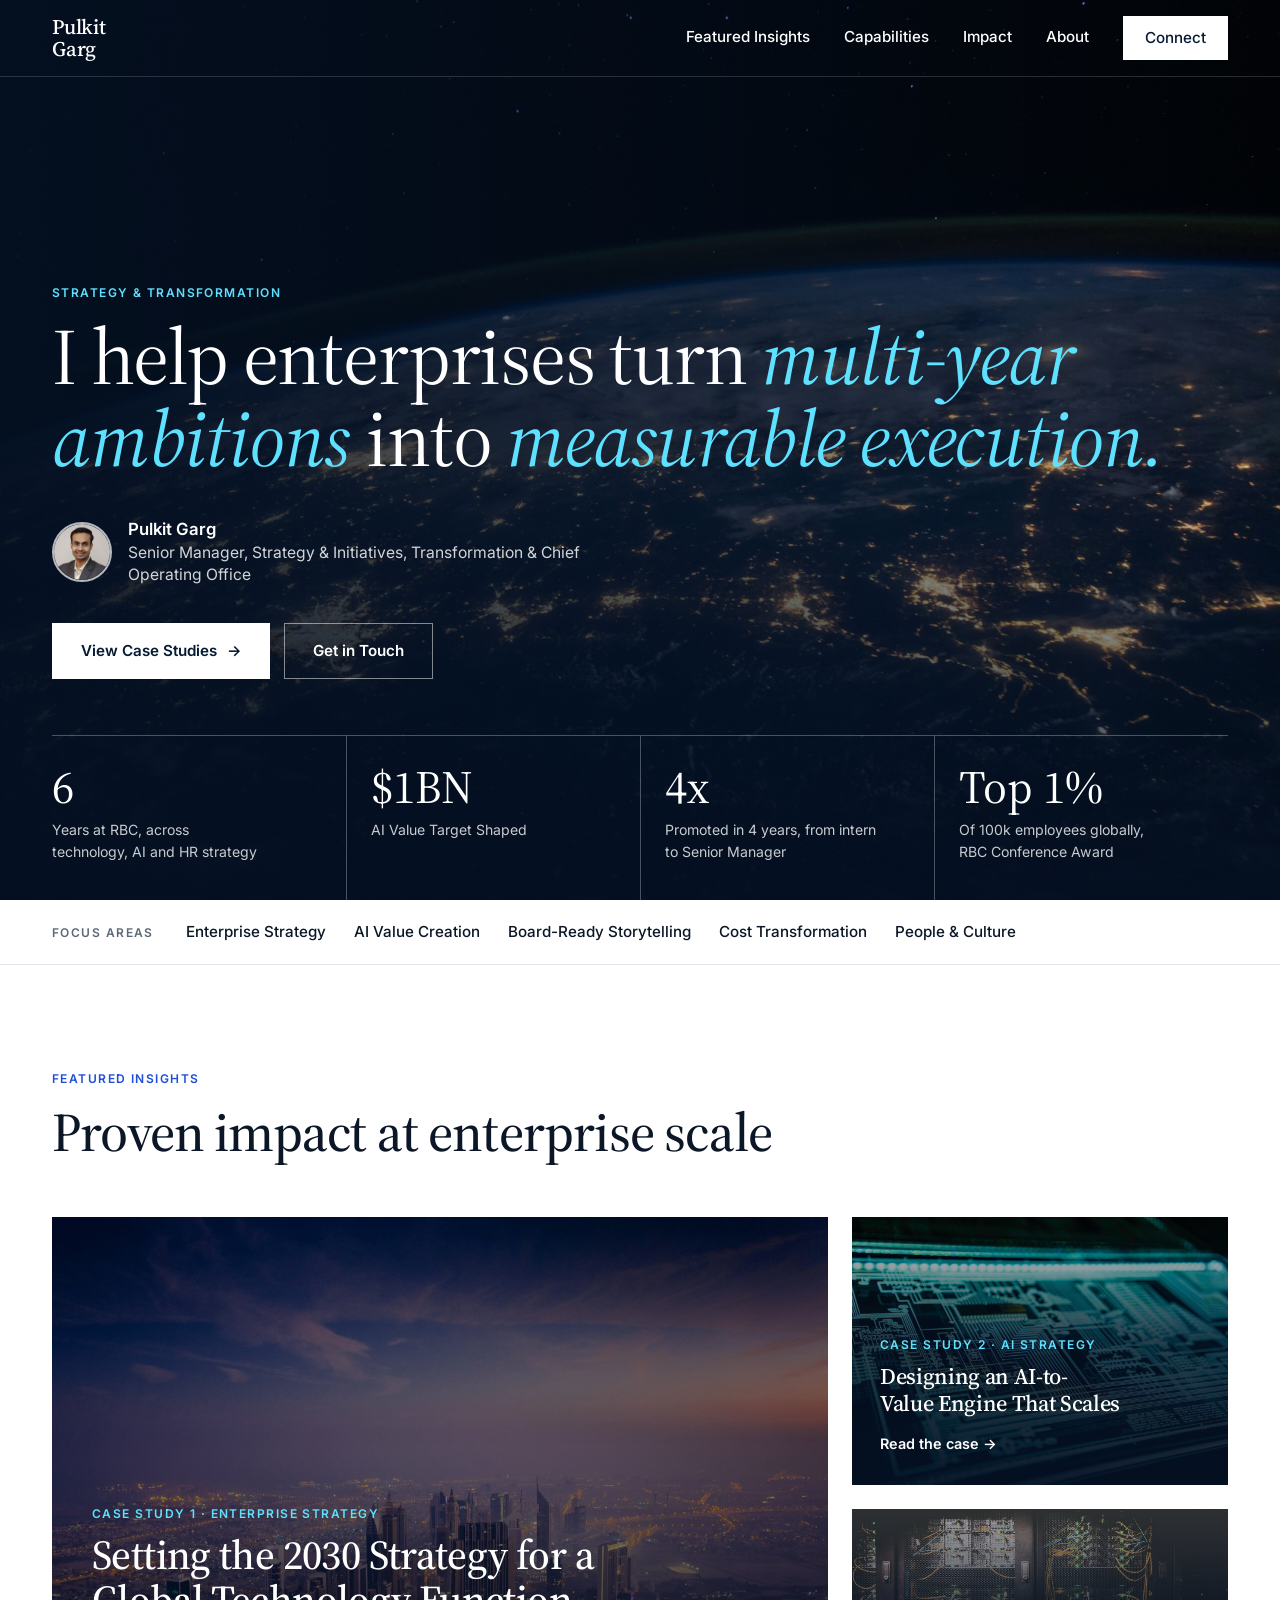
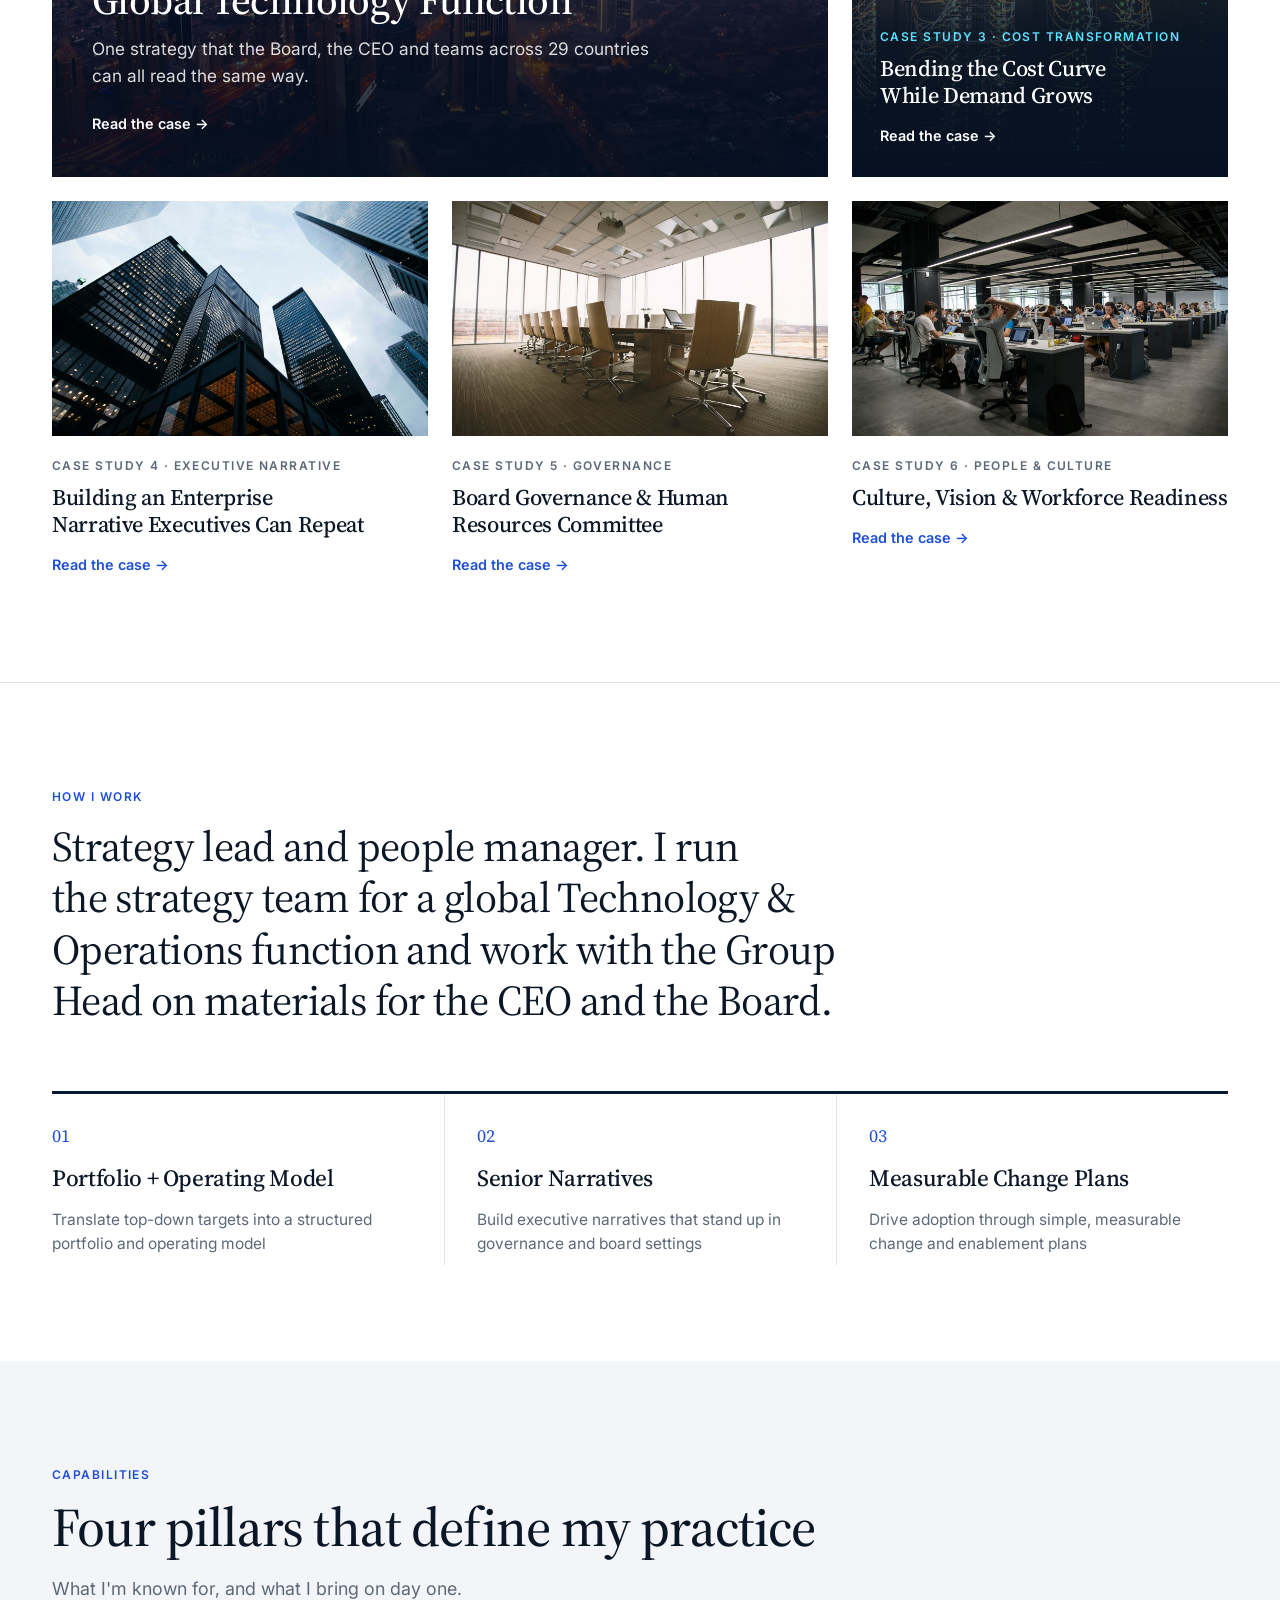
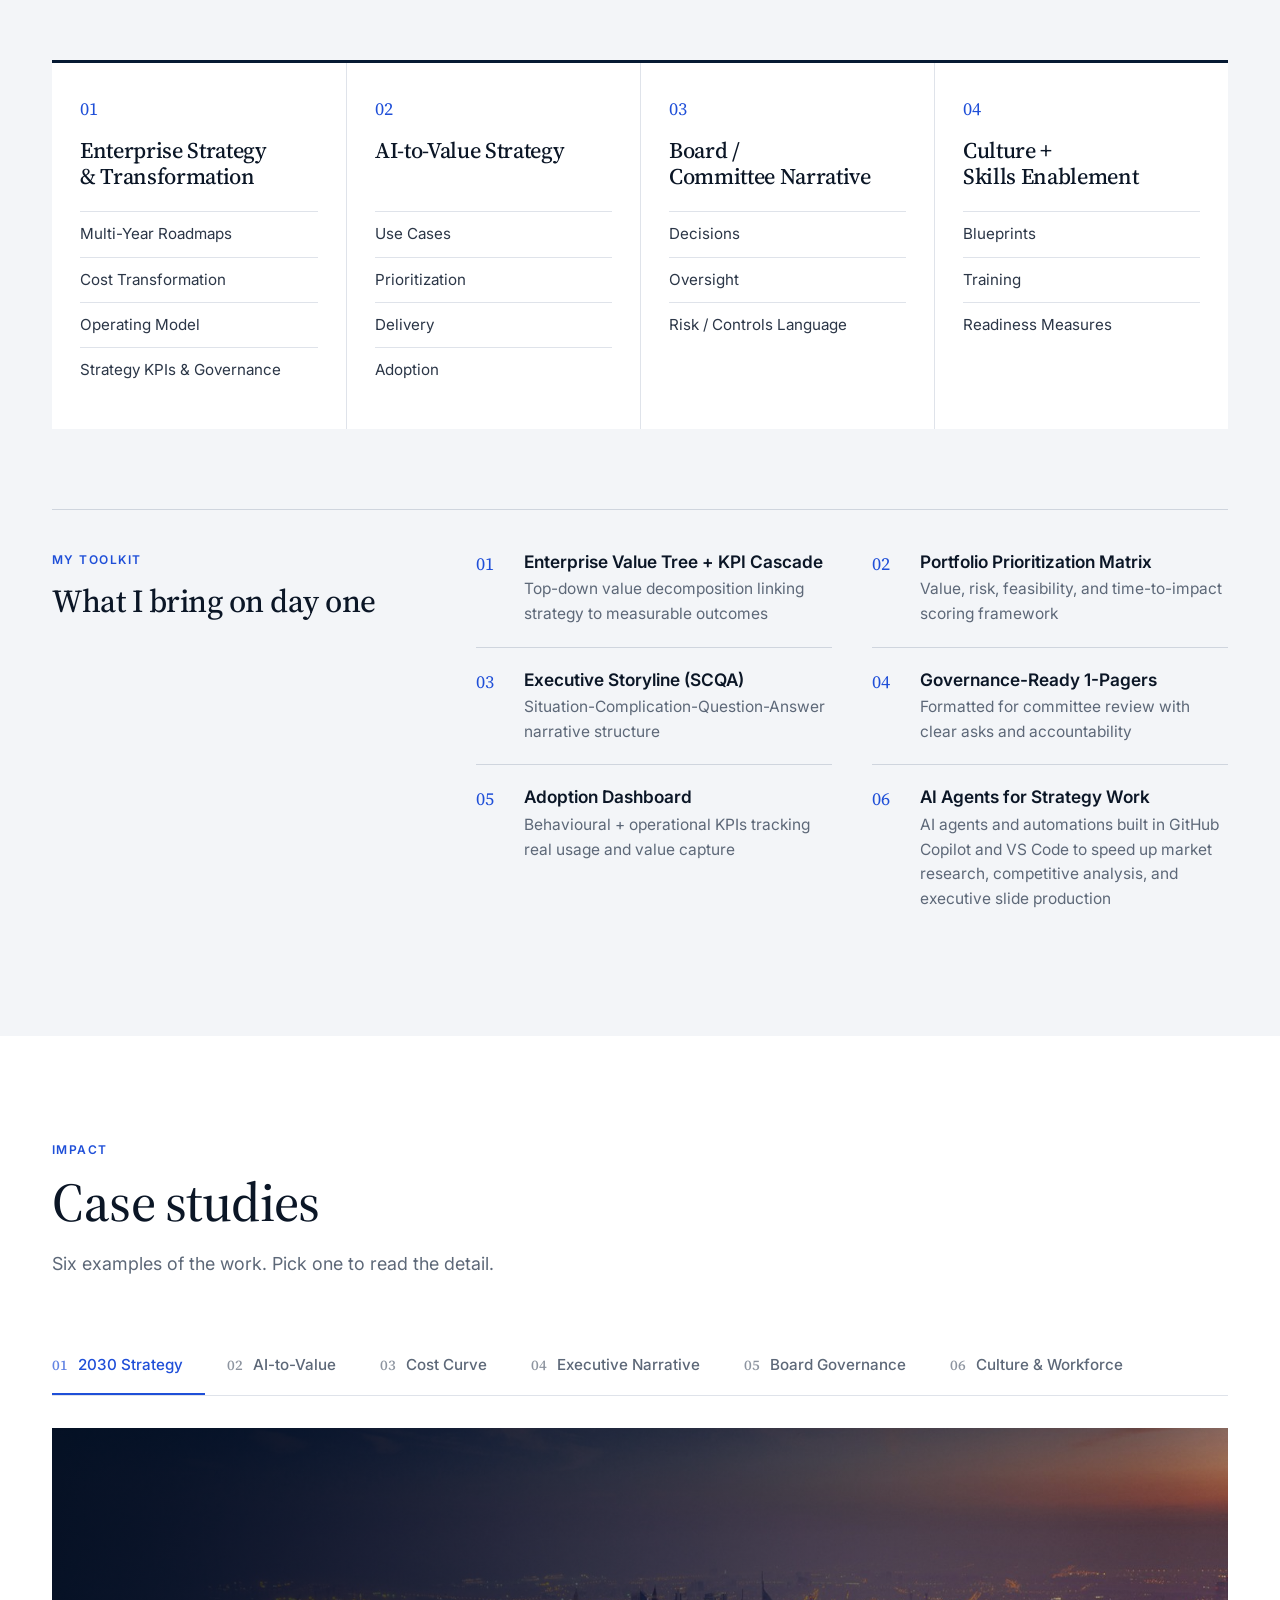
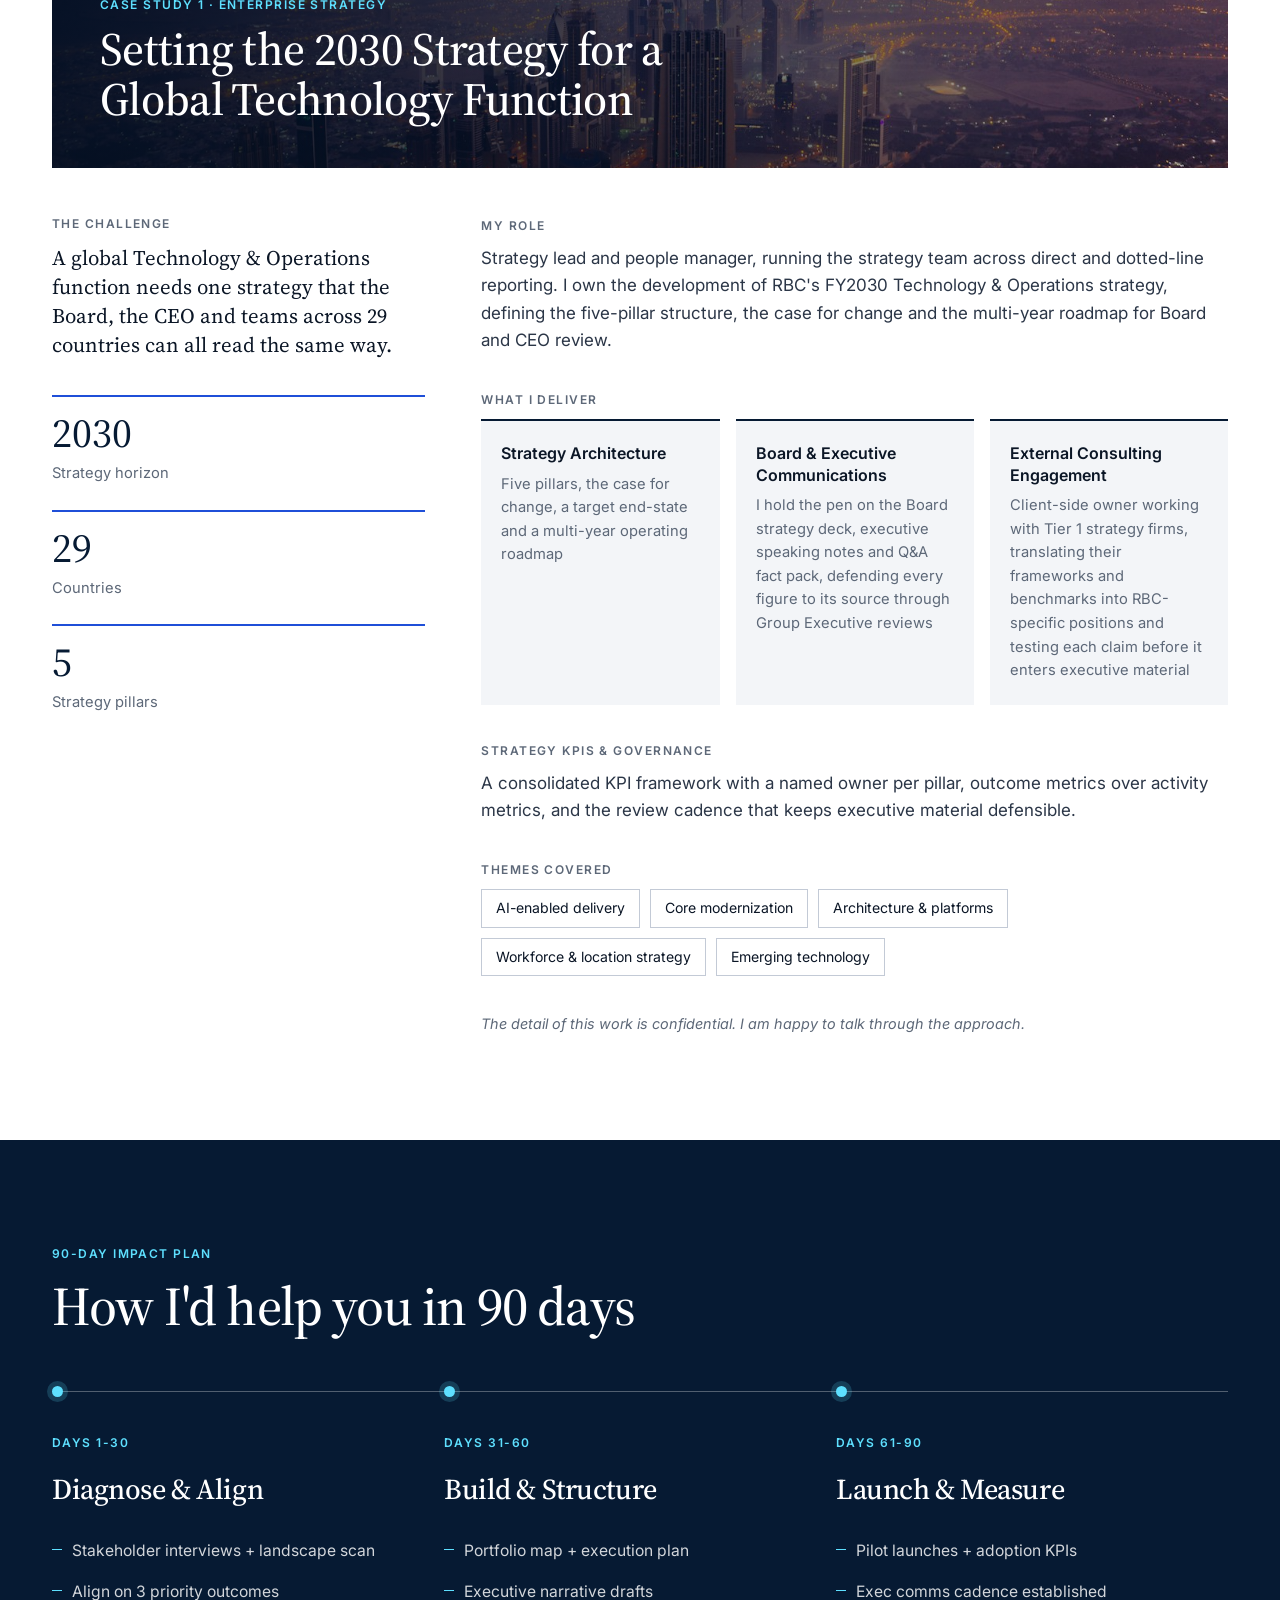
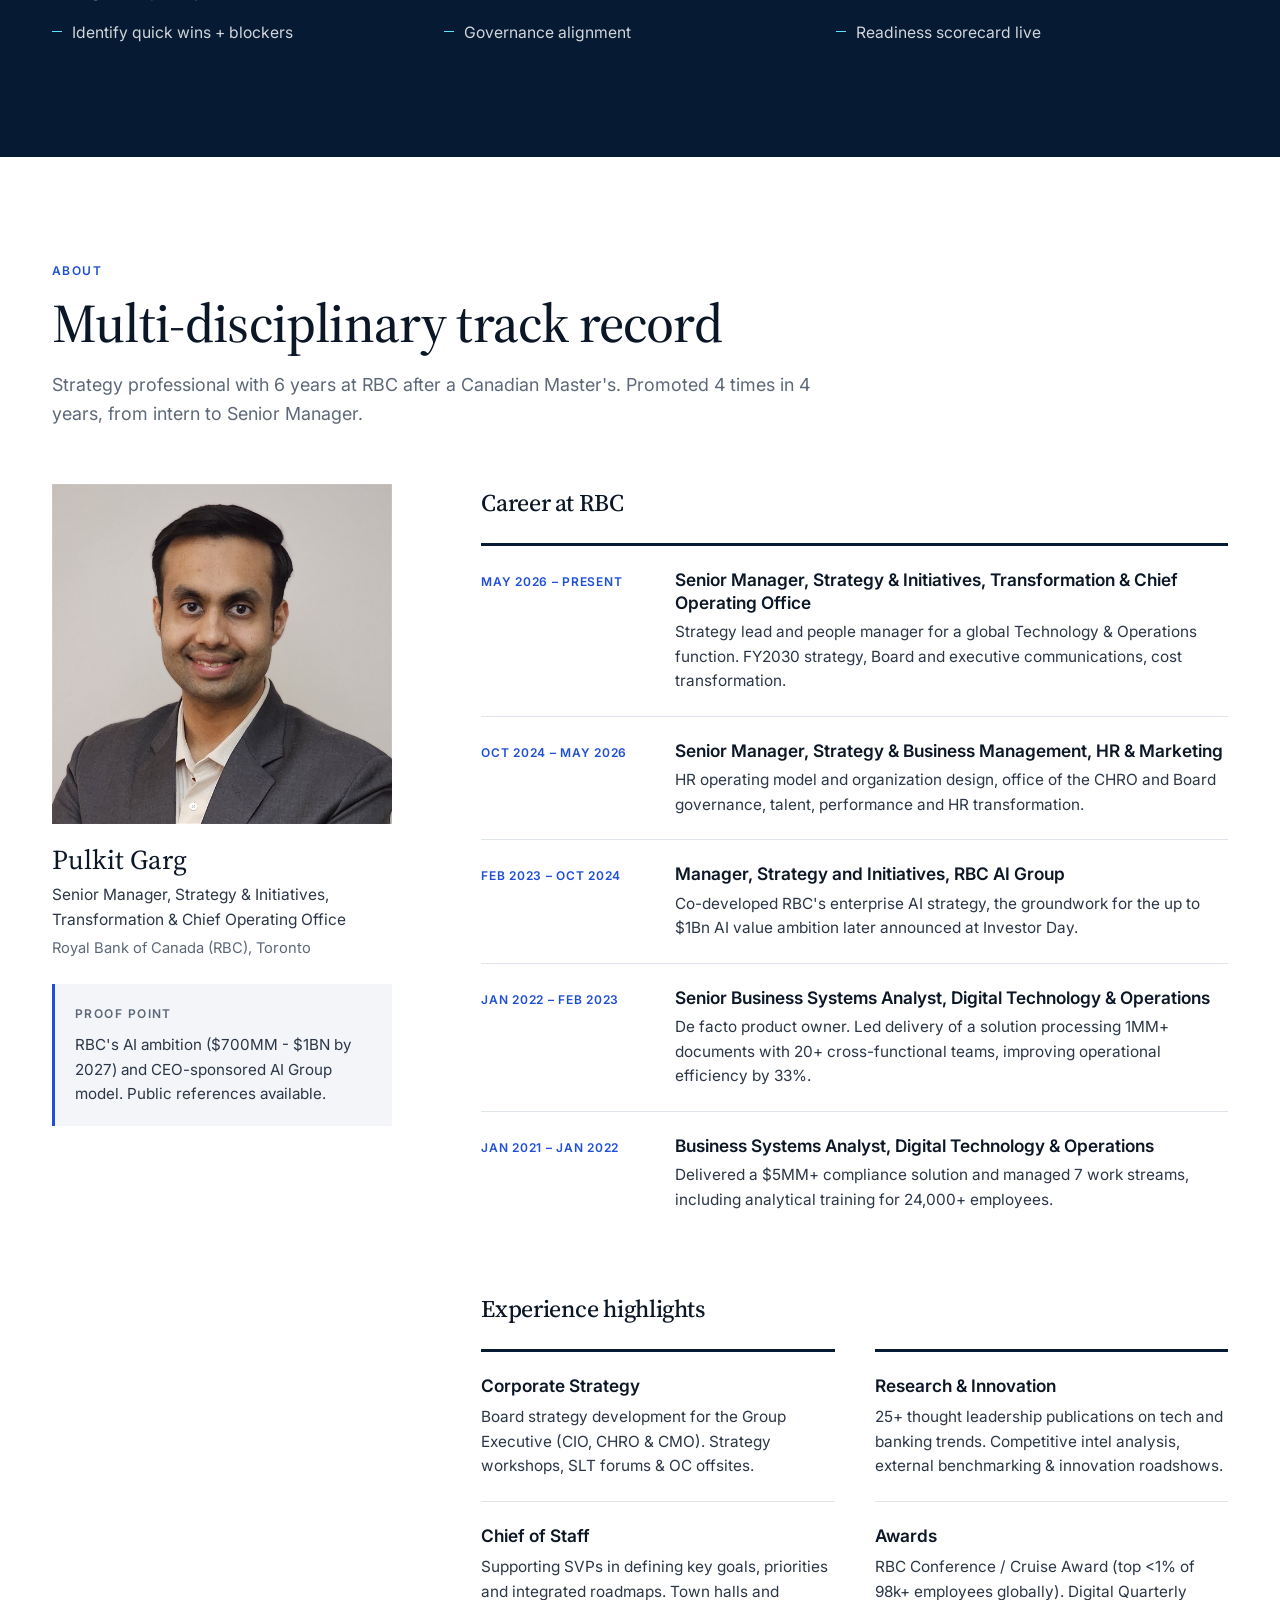
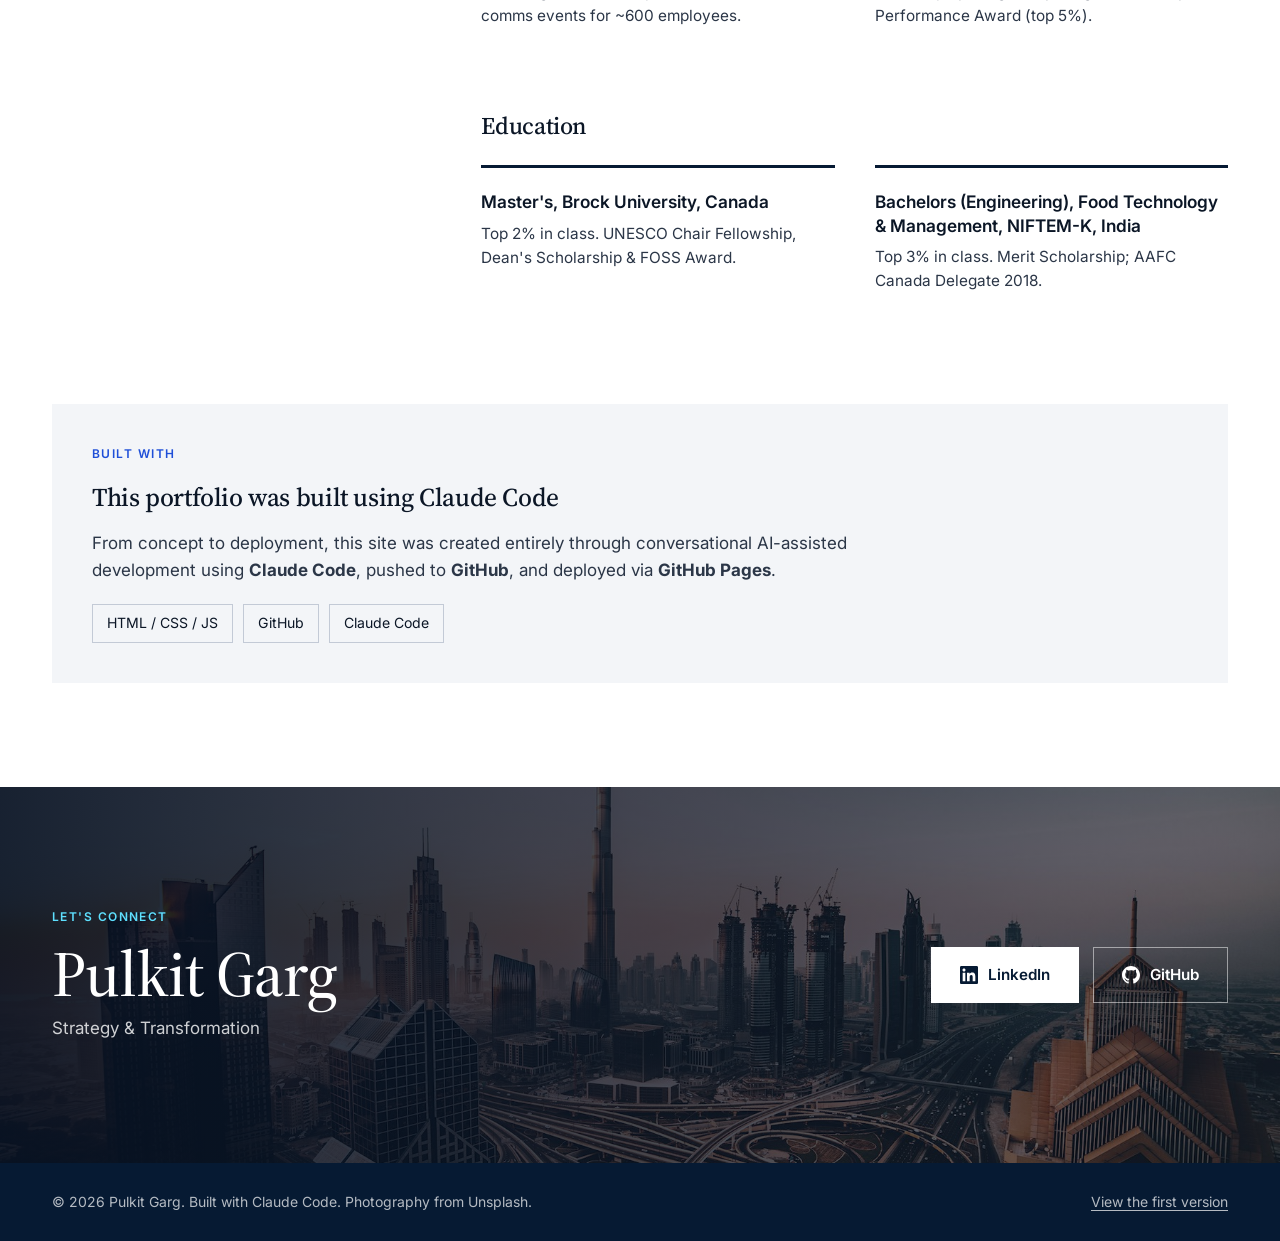
==== commit a5be7e4e: "Remove function headcount figure from the site Co-Authored-By: Claude Fable 5.2 <noreply@anthropic.c" ====
--- a/index.html
+++ b/index.html
@@ -56,8 +56,8 @@
         <div class="container">
             <dl class="stats">
                 <div class="stat">
-                    <dt>22K+</dt>
-                    <dd>Technologists in the function whose strategy team I lead</dd>
+                    <dt>6</dt>
+                    <dd>Years at RBC, across technology, AI and HR strategy</dd>
                 </div>
                 <div class="stat">
                     <dt>$1BN</dt>
@@ -101,8 +101,8 @@
                     <img src="assets/img/city-night.jpg" alt="" width="1500" height="900" loading="lazy">
                     <div class="insight-body">
                         <p class="kicker">Case Study 1 &middot; Enterprise strategy</p>
-                        <h3>Setting the 2030 Strategy for a 22K+ Technologist Function</h3>
-                        <p>One strategy that the Board, the CEO and 22K+ technologists across 29 countries can all read the same way.</p>
+                        <h3>Setting the 2030 Strategy for a Global Technology Function</h3>
+                        <p>One strategy that the Board, the CEO and teams across 29 countries can all read the same way.</p>
                         <span class="read-more">Read the case <span aria-hidden="true">&rarr;</span></span>
                     </div>
                 </a>
@@ -302,16 +302,16 @@
                     <img src="assets/img/city-night.jpg" alt="" width="1500" height="900" loading="lazy">
                     <div class="case-banner-text">
                         <p class="kicker">Case Study 1 &middot; Enterprise strategy</p>
-                        <h3>Setting the 2030 Strategy for a 22K+ Technologist Function</h3>
+                        <h3>Setting the 2030 Strategy for a Global Technology Function</h3>
                     </div>
                 </header>
                 <div class="case-grid">
                     <div class="case-side">
-                        <p class="case-lede"><span class="label">The Challenge</span>A global Technology & Operations function needs one strategy that the Board, the CEO and 22K+ technologists across 29 countries can all read the same way.</p>
+                        <p class="case-lede"><span class="label">The Challenge</span>A global Technology & Operations function needs one strategy that the Board, the CEO and teams across 29 countries can all read the same way.</p>
                         <div class="metrics">
                             <div class="metric">
-                                <span class="metric-value">22K+</span>
-                                <span class="metric-label">Technologists in scope</span>
+                                <span class="metric-value">2030</span>
+                                <span class="metric-label">Strategy horizon</span>
                             </div>
                             <div class="metric">
                                 <span class="metric-value">29</span>
@@ -663,7 +663,7 @@
                         </div>
                         <div class="case-block">
                             <span class="label">Where It Goes Next</span>
-                            <p>The same thinking now shapes workforce strategy for 22K+ technologists: location strategy and hub growth, role mix and AI-driven reskilling, tied directly to the cost and productivity agenda.</p>
+                            <p>The same thinking now shapes workforce strategy for a global technology function: location strategy and hub growth, role mix and AI-driven reskilling, tied directly to the cost and productivity agenda.</p>
                         </div>
                         <div class="case-block refs">
                             <span class="label">Public Reference</span>
@@ -743,7 +743,7 @@
                             <span class="tl-date">May 2026 – Present</span>
                             <div>
                                 <h4>Senior Manager, Strategy & Initiatives, Transformation & Chief Operating Office</h4>
-                                <p>Strategy lead and people manager for a 22K+ technologist function. FY2030 strategy, Board and executive communications, cost transformation.</p>
+                                <p>Strategy lead and people manager for a global Technology & Operations function. FY2030 strategy, Board and executive communications, cost transformation.</p>
                             </div>
                         </li>
                         <li class="reveal">
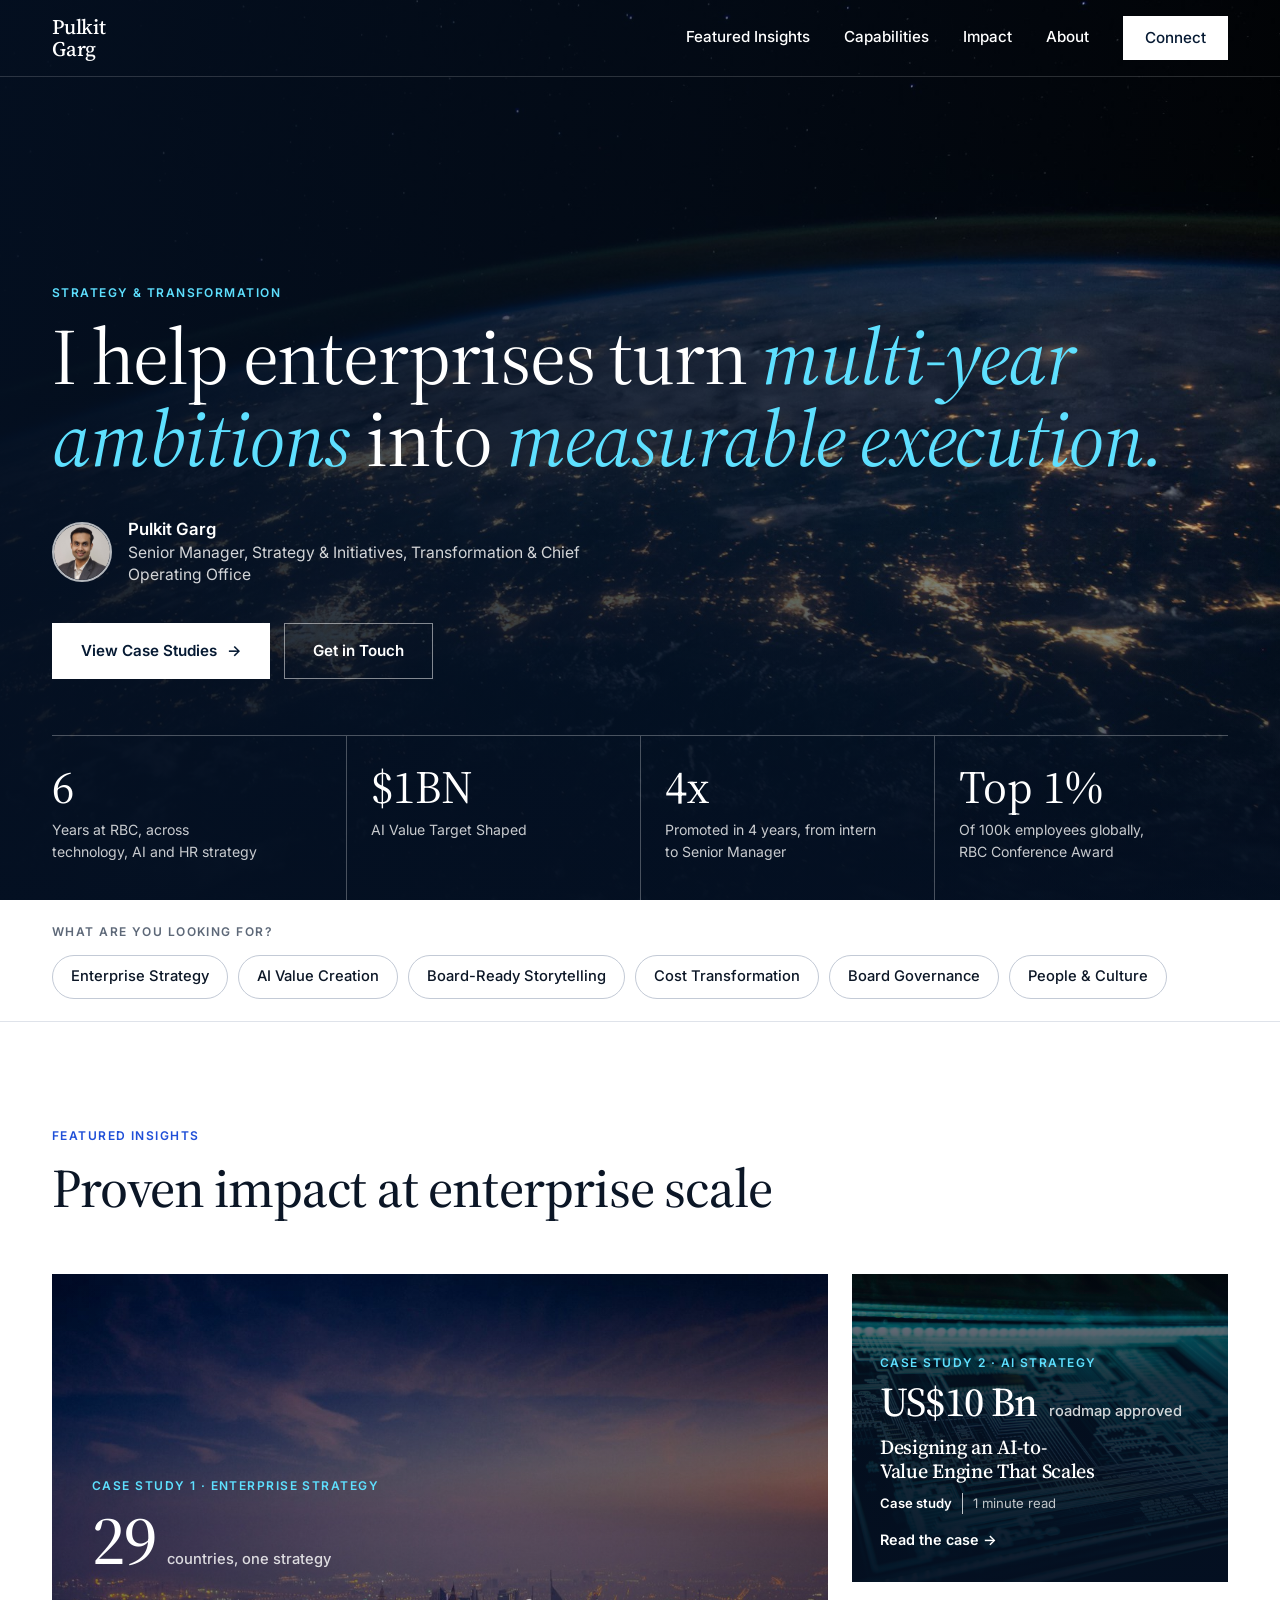
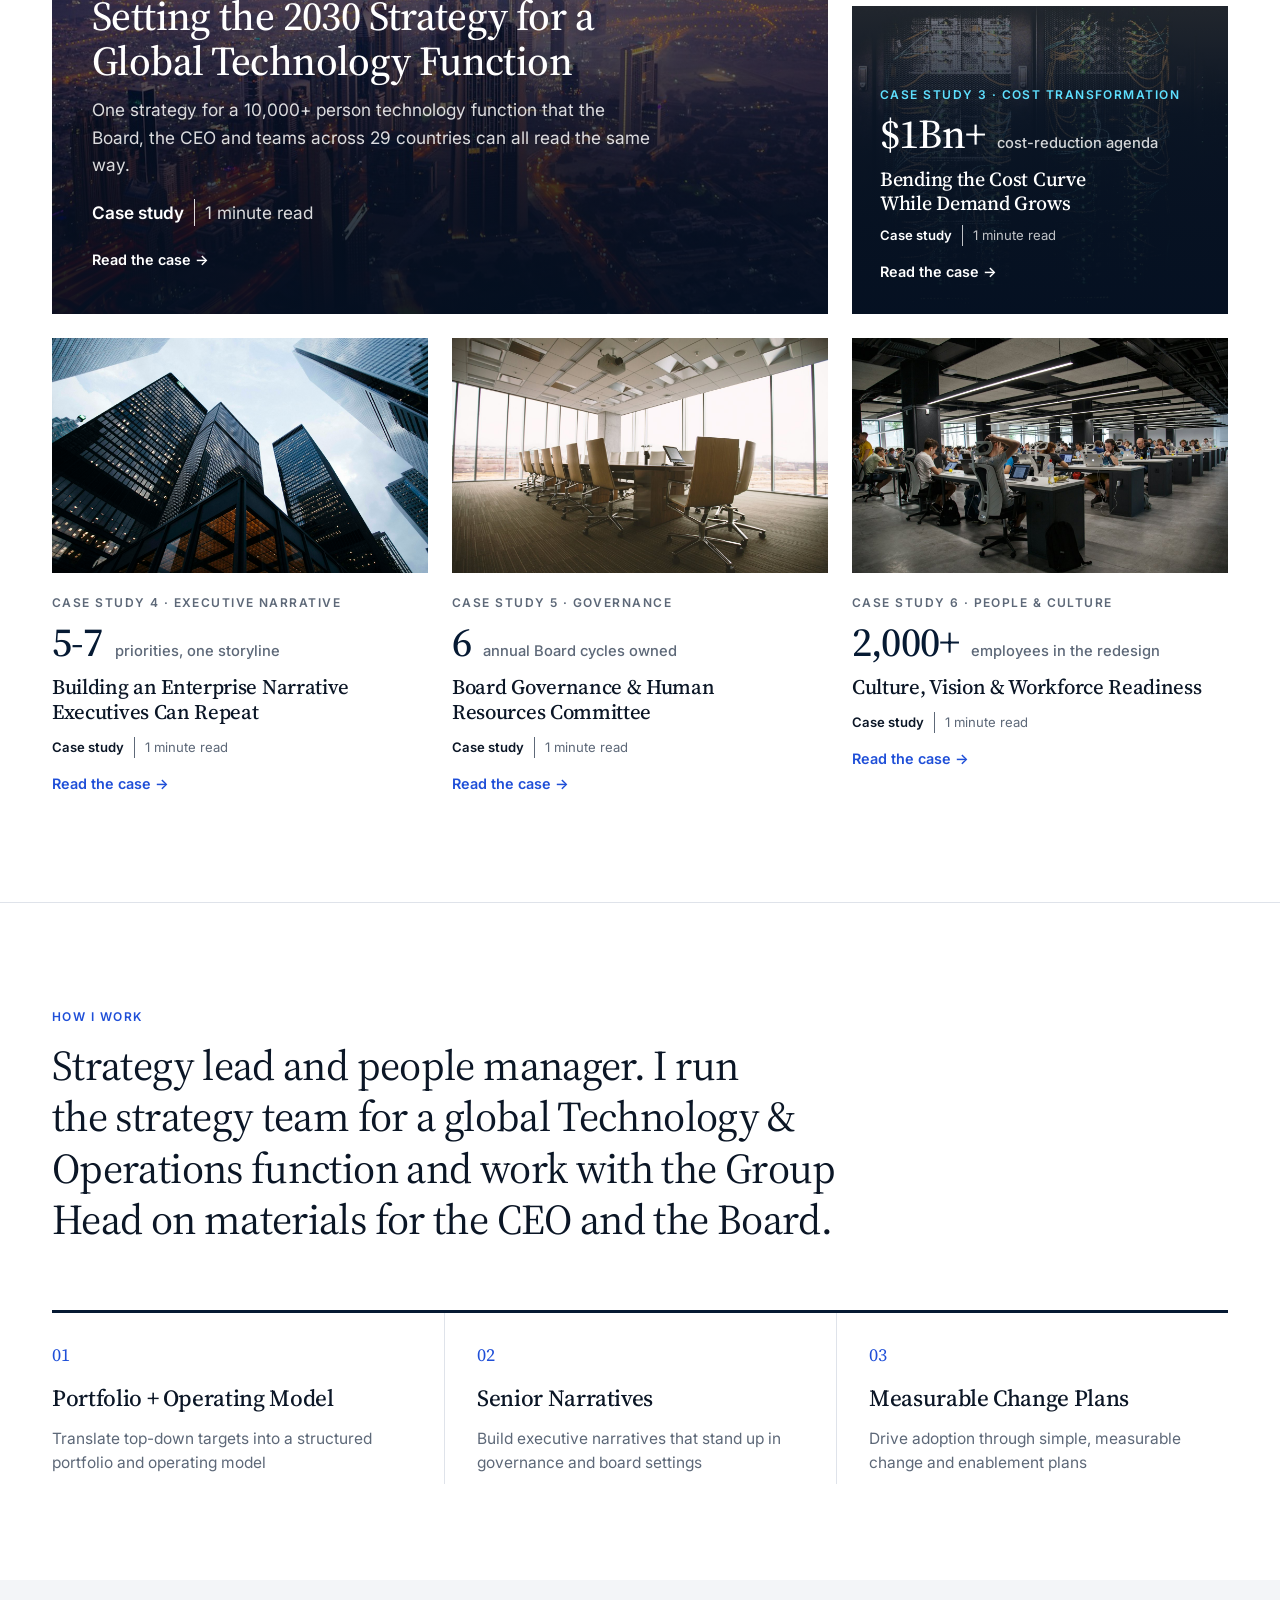
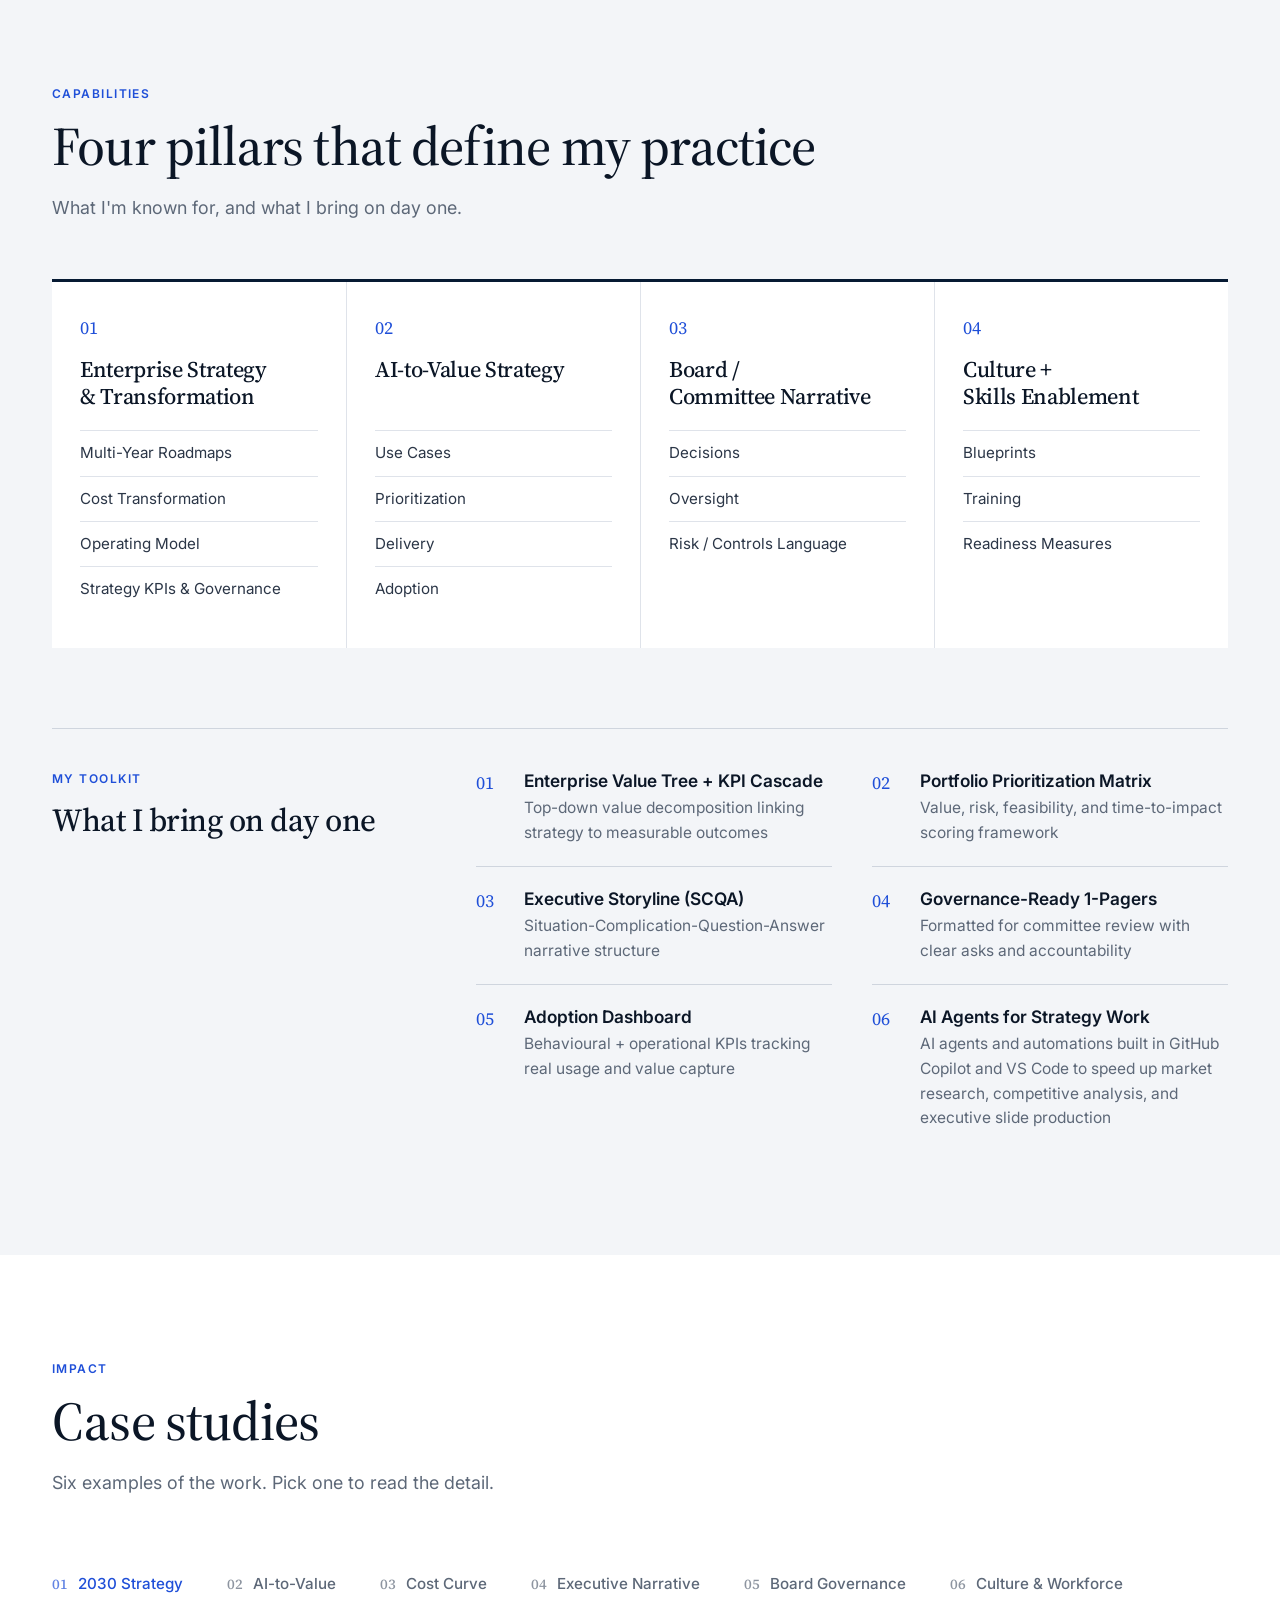
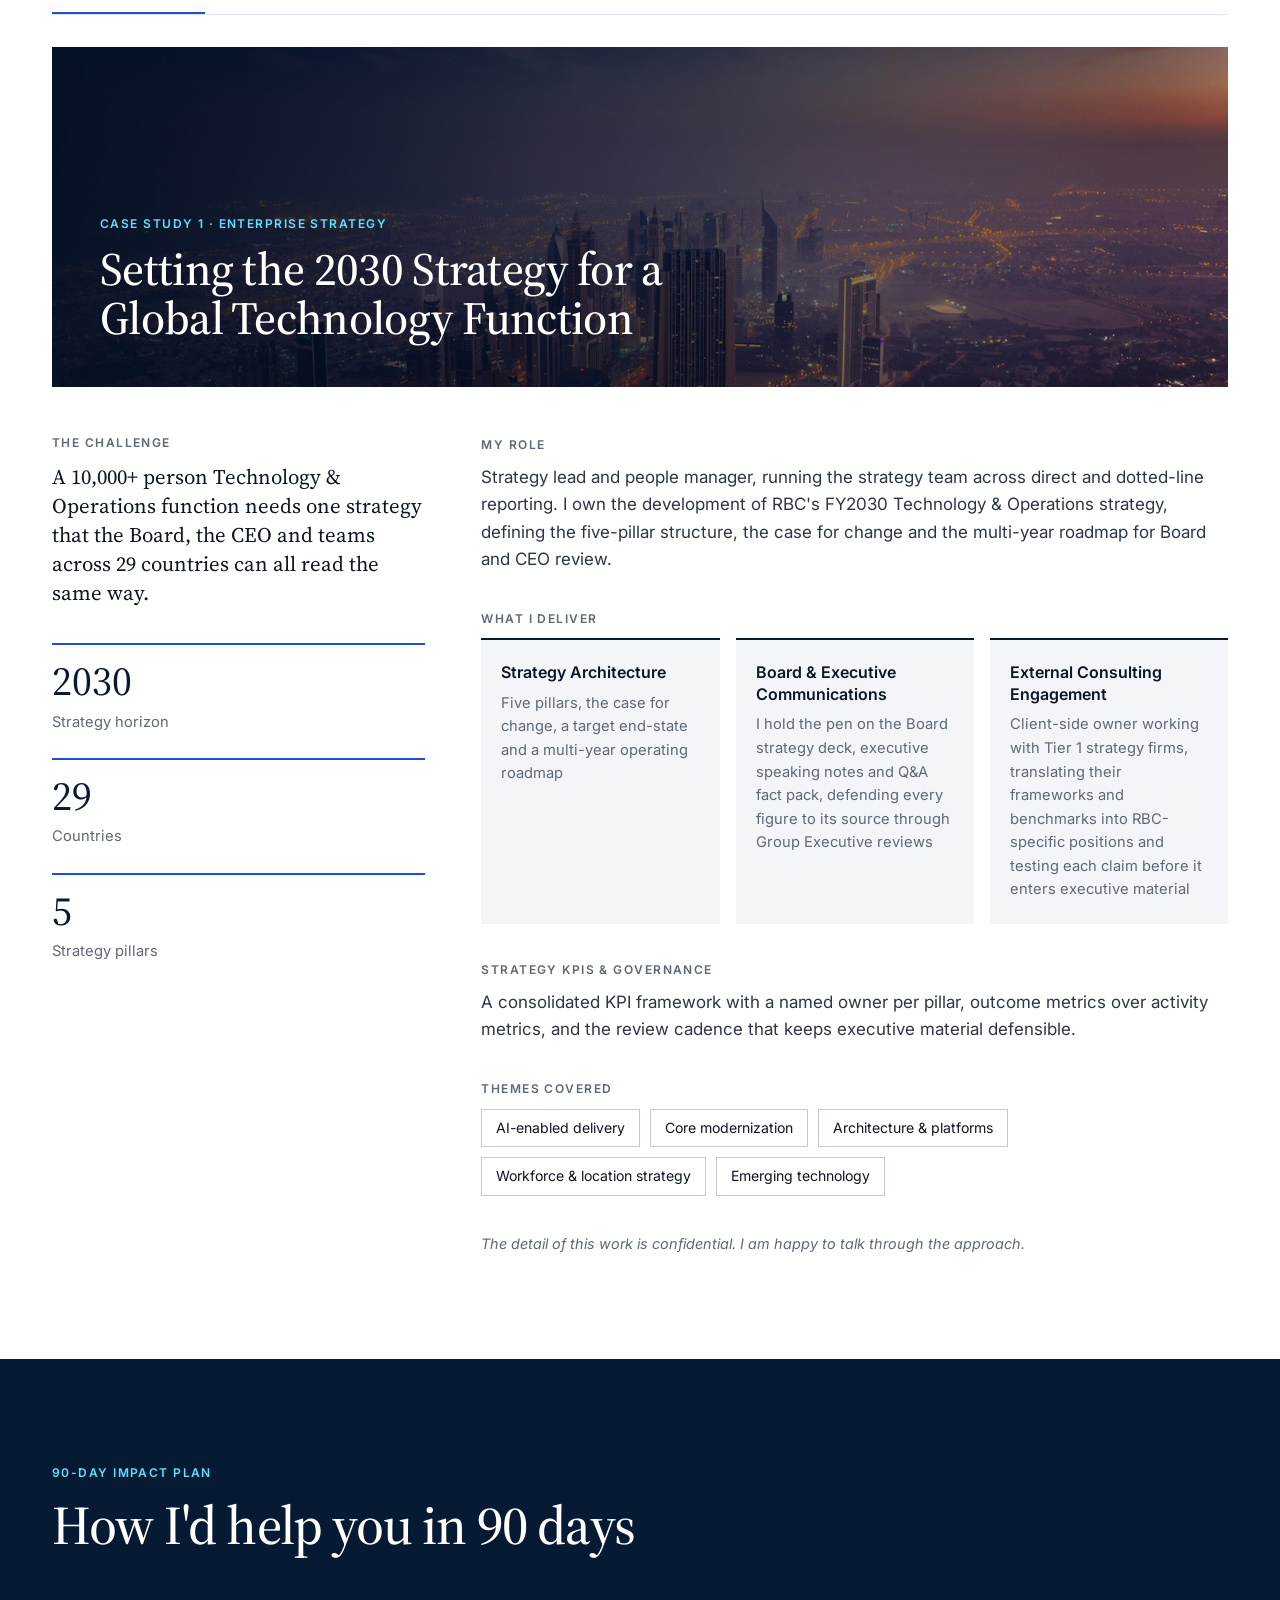
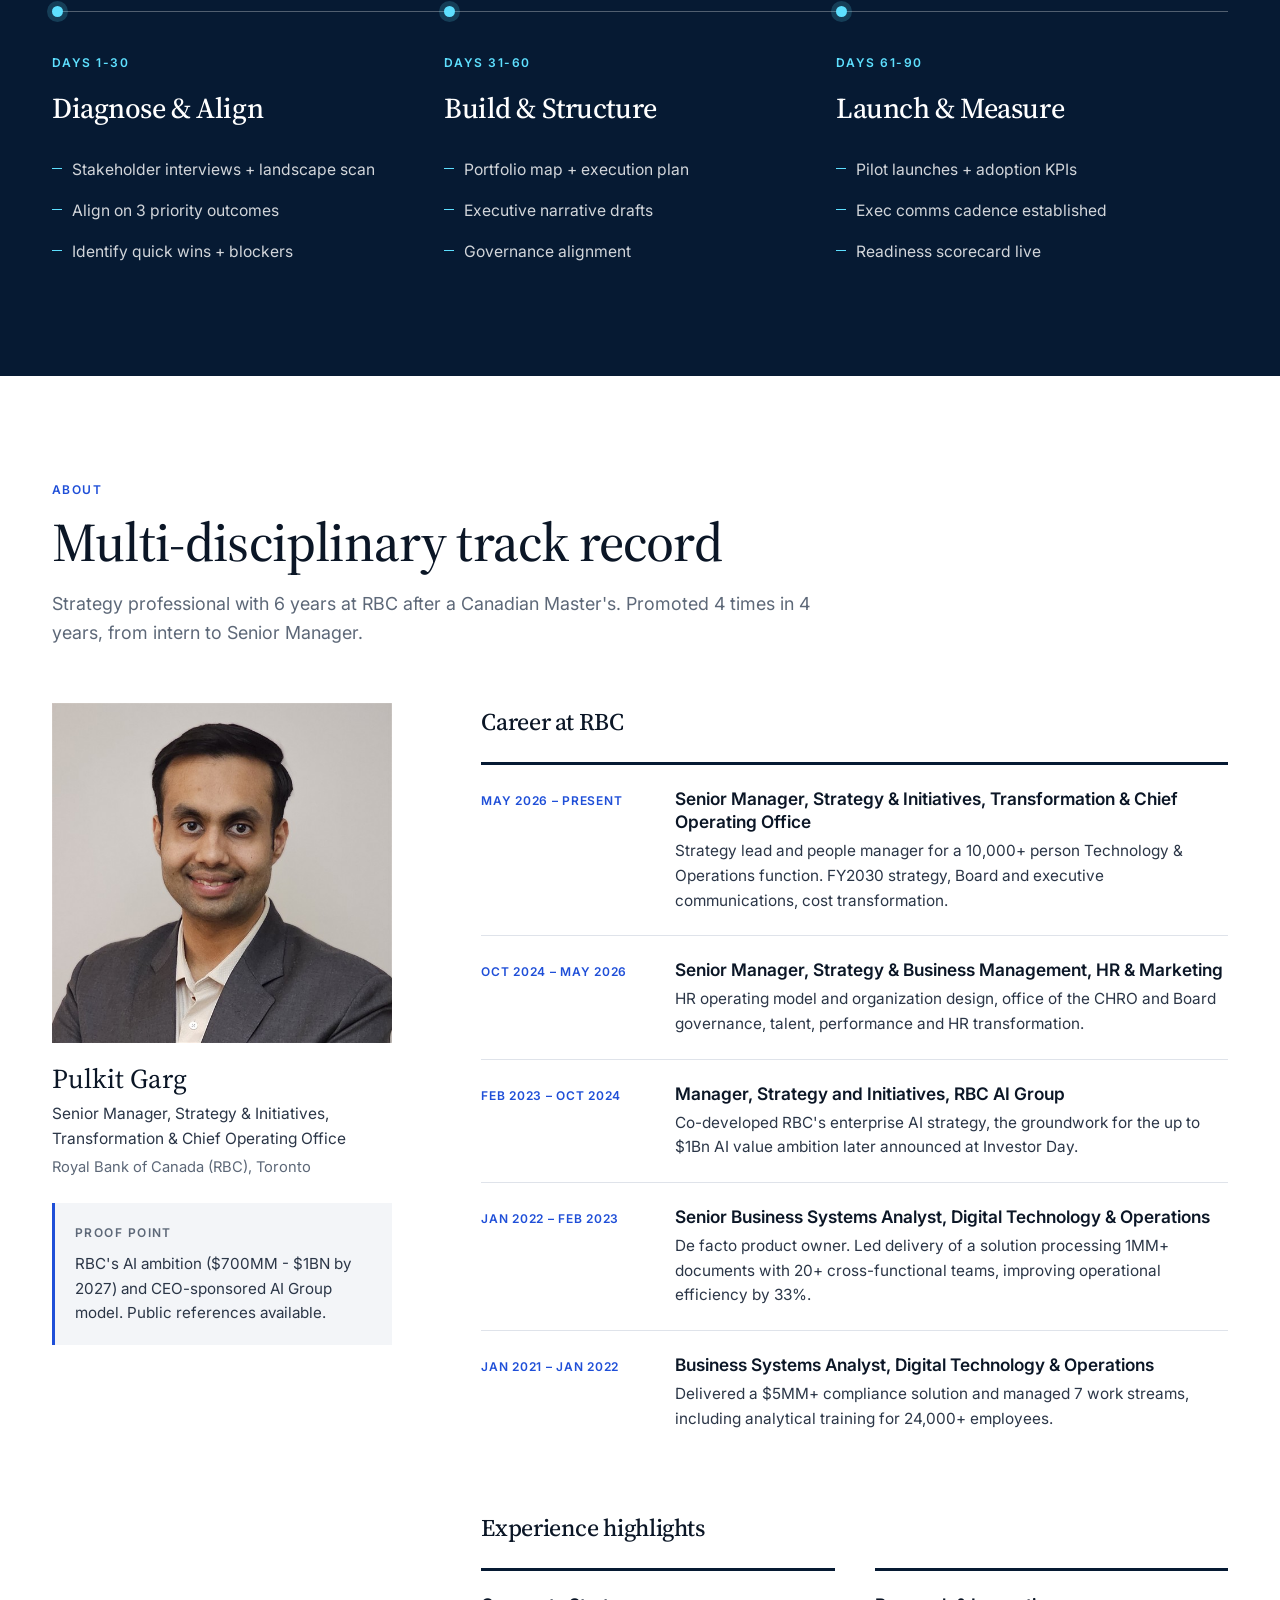
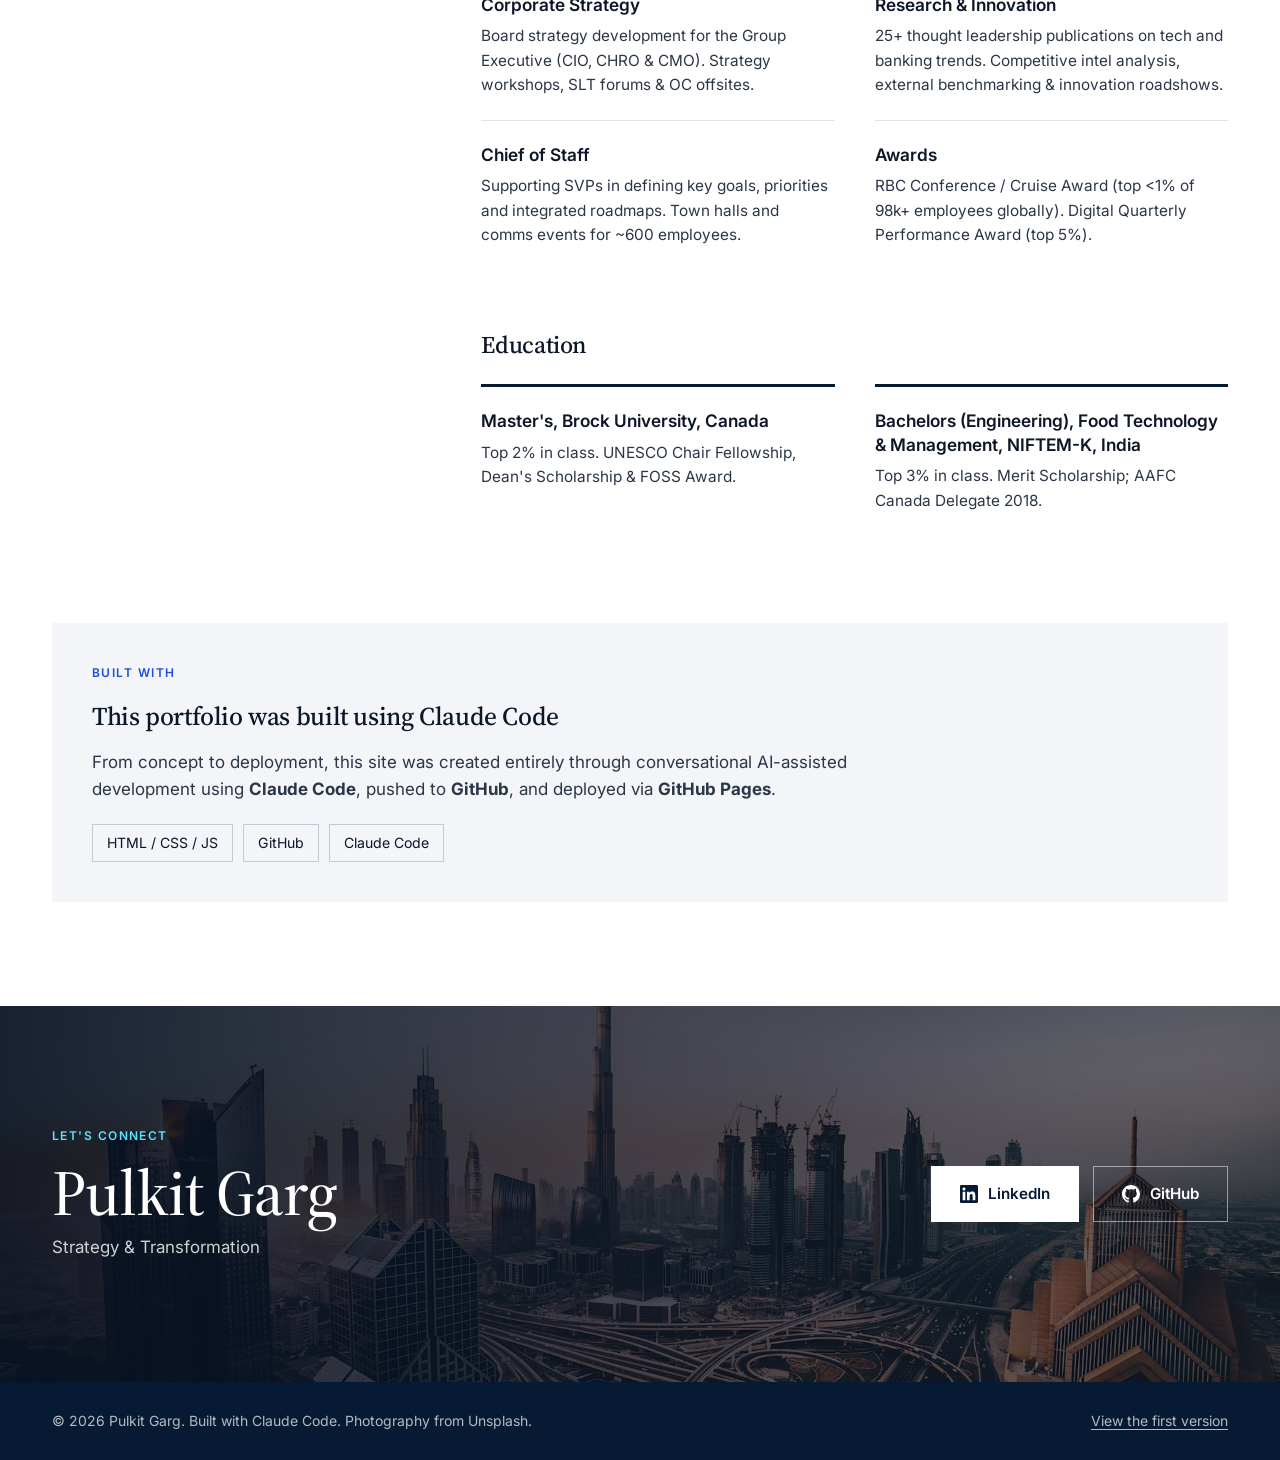
==== commit 0b13e94e: "Preview: number-first case cards, reading times and clickable focus areas Co-Authored-By: Claude Fab" ====
--- a/index.html
+++ b/index.html
@@ -78,13 +78,14 @@
     <!-- Topic bar -->
     <div class="topics">
         <div class="container topics-inner">
-            <span class="topics-label">Focus areas</span>
+            <span class="topics-label">What are you looking for?</span>
             <ul>
-                <li>Enterprise Strategy</li>
-                <li>AI Value Creation</li>
-                <li>Board-Ready Storytelling</li>
-                <li>Cost Transformation</li>
-                <li>People & Culture</li>
+                <li><a href="#case-1" data-case="case-1">Enterprise Strategy</a></li>
+                <li><a href="#case-2" data-case="case-2">AI Value Creation</a></li>
+                <li><a href="#case-4" data-case="case-4">Board-Ready Storytelling</a></li>
+                <li><a href="#case-3" data-case="case-3">Cost Transformation</a></li>
+                <li><a href="#case-5" data-case="case-5">Board Governance</a></li>
+                <li><a href="#case-6" data-case="case-6">People & Culture</a></li>
             </ul>
         </div>
     </div>
@@ -101,8 +102,10 @@
                     <img src="assets/img/city-night.jpg" alt="" width="1500" height="900" loading="lazy">
                     <div class="insight-body">
                         <p class="kicker">Case Study 1 &middot; Enterprise strategy</p>
+                        <p class="impact"><strong>29</strong> <span>countries, one strategy</span></p>
                         <h3>Setting the 2030 Strategy for a Global Technology Function</h3>
-                        <p>One strategy that the Board, the CEO and teams across 29 countries can all read the same way.</p>
+                        <p>One strategy for a 10,000+ person technology function that the Board, the CEO and teams across 29 countries can all read the same way.</p>
+                        <p class="card-meta"><span>Case study</span><span>1 minute read</span></p>
                         <span class="read-more">Read the case <span aria-hidden="true">&rarr;</span></span>
                     </div>
                 </a>
@@ -110,7 +113,9 @@
                     <img src="assets/img/circuit.jpg" alt="" width="1500" height="900" loading="lazy">
                     <div class="insight-body">
                         <p class="kicker">Case Study 2 &middot; AI strategy</p>
+                        <p class="impact"><strong>US$10 Bn</strong> <span>roadmap approved</span></p>
                         <h3>Designing an AI-to-Value Engine That Scales</h3>
+                        <p class="card-meta"><span>Case study</span><span>1 minute read</span></p>
                         <span class="read-more">Read the case <span aria-hidden="true">&rarr;</span></span>
                     </div>
                 </a>
@@ -118,7 +123,9 @@
                     <img src="assets/img/datacentre.jpg" alt="" width="1500" height="900" loading="lazy">
                     <div class="insight-body">
                         <p class="kicker">Case Study 3 &middot; Cost transformation</p>
+                        <p class="impact"><strong>$1Bn+</strong> <span>cost-reduction agenda</span></p>
                         <h3>Bending the Cost Curve While Demand Grows</h3>
+                        <p class="card-meta"><span>Case study</span><span>1 minute read</span></p>
                         <span class="read-more">Read the case <span aria-hidden="true">&rarr;</span></span>
                     </div>
                 </a>
@@ -126,7 +133,9 @@
                     <div class="insight-img"><img src="assets/img/towers.jpg" alt="" width="1500" height="900" loading="lazy"></div>
                     <div class="insight-body">
                         <p class="kicker">Case Study 4 &middot; Executive narrative</p>
+                        <p class="impact"><strong>5-7</strong> <span>priorities, one storyline</span></p>
                         <h3>Building an Enterprise Narrative Executives Can Repeat</h3>
+                        <p class="card-meta"><span>Case study</span><span>1 minute read</span></p>
                         <span class="read-more">Read the case <span aria-hidden="true">&rarr;</span></span>
                     </div>
                 </a>
@@ -134,7 +143,9 @@
                     <div class="insight-img"><img src="assets/img/boardroom.jpg" alt="" width="1500" height="900" loading="lazy"></div>
                     <div class="insight-body">
                         <p class="kicker">Case Study 5 &middot; Governance</p>
+                        <p class="impact"><strong>6</strong> <span>annual Board cycles owned</span></p>
                         <h3>Board Governance &amp; Human Resources Committee</h3>
+                        <p class="card-meta"><span>Case study</span><span>1 minute read</span></p>
                         <span class="read-more">Read the case <span aria-hidden="true">&rarr;</span></span>
                     </div>
                 </a>
@@ -142,7 +153,9 @@
                     <div class="insight-img"><img src="assets/img/office.jpg" alt="" width="1500" height="900" loading="lazy"></div>
                     <div class="insight-body">
                         <p class="kicker">Case Study 6 &middot; People &amp; culture</p>
+                        <p class="impact"><strong>2,000+</strong> <span>employees in the redesign</span></p>
                         <h3>Culture, Vision &amp; Workforce Readiness</h3>
+                        <p class="card-meta"><span>Case study</span><span>1 minute read</span></p>
                         <span class="read-more">Read the case <span aria-hidden="true">&rarr;</span></span>
                     </div>
                 </a>
@@ -307,7 +320,7 @@
                 </header>
                 <div class="case-grid">
                     <div class="case-side">
-                        <p class="case-lede"><span class="label">The Challenge</span>A global Technology & Operations function needs one strategy that the Board, the CEO and teams across 29 countries can all read the same way.</p>
+                        <p class="case-lede"><span class="label">The Challenge</span>A 10,000+ person Technology & Operations function needs one strategy that the Board, the CEO and teams across 29 countries can all read the same way.</p>
                         <div class="metrics">
                             <div class="metric">
                                 <span class="metric-value">2030</span>
@@ -743,7 +756,7 @@
                             <span class="tl-date">May 2026 – Present</span>
                             <div>
                                 <h4>Senior Manager, Strategy & Initiatives, Transformation & Chief Operating Office</h4>
-                                <p>Strategy lead and people manager for a global Technology & Operations function. FY2030 strategy, Board and executive communications, cost transformation.</p>
+                                <p>Strategy lead and people manager for a 10,000+ person Technology & Operations function. FY2030 strategy, Board and executive communications, cost transformation.</p>
                             </div>
                         </li>
                         <li class="reveal">
--- a/style.css
+++ b/style.css
@@ -145,12 +145,18 @@
 .stat dt { font-family: var(--serif); font-size: clamp(2rem, 3.6vw, 3rem); line-height: 1.1; }
 .stat dd { color: rgba(255,255,255,.78); font-size: 0.88rem; margin-top: 6px; max-width: 24ch; }
 
-/* Topic bar */
+/* Topic bar: clickable focus areas */
 .topics { border-bottom: 1px solid var(--line); }
-.topics-inner { display: flex; flex-wrap: wrap; align-items: center; gap: 12px 32px; padding-top: 20px; padding-bottom: 20px; }
+.topics-inner { display: flex; flex-wrap: wrap; align-items: center; gap: 14px 28px; padding-top: 22px; padding-bottom: 22px; }
 .topics-label { color: var(--muted); }
-.topics ul { display: flex; flex-wrap: wrap; gap: 8px 28px; }
-.topics li { font-weight: 500; color: var(--ink); font-size: 0.95rem; }
+.topics ul { display: flex; flex-wrap: wrap; gap: 10px; }
+.topics li a {
+    display: inline-block; padding: 9px 18px;
+    border: 1px solid #c3cad6; border-radius: 999px;
+    font-weight: 500; color: var(--ink); font-size: 0.92rem;
+    transition: background-color .2s, color .2s, border-color .2s;
+}
+.topics li a:hover { background: var(--navy); border-color: var(--navy); color: #fff; }
 
 /* ============================================
    Sections
@@ -180,14 +186,14 @@
 
 /* Photo-overlay cards (lead + two tall) */
 .insight-lead, .insight-tall { overflow: hidden; background: var(--navy); color: #fff; justify-content: flex-end; isolation: isolate; }
-.insight-lead { grid-column: span 4; grid-row: span 2; min-height: 560px; }
-.insight-tall { grid-column: span 2; min-height: 268px; }
+.insight-lead { grid-column: span 4; grid-row: span 2; min-height: 640px; }
+.insight-tall { grid-column: span 2; min-height: 308px; }
 .insight-lead > img, .insight-tall > img { position: absolute; inset: 0; z-index: -2; }
 .insight-lead::after, .insight-tall::after {
     content: ''; position: absolute; inset: 0; z-index: -1;
     background: linear-gradient(0deg, rgba(4,16,34,.94) 0%, rgba(4,16,34,.55) 45%, rgba(4,16,34,.05) 100%);
 }
-.insight-tall::after { background: linear-gradient(0deg, rgba(4,16,34,.96) 0%, rgba(4,16,34,.78) 55%, rgba(4,16,34,.15) 100%); }
+.insight-tall::after { background: linear-gradient(0deg, rgba(4,16,34,.96) 0%, rgba(4,16,34,.84) 65%, rgba(4,16,34,.4) 100%); }
 .insight-lead .insight-body, .insight-tall .insight-body { padding: 28px; }
 .insight-lead .insight-body { padding: 40px; max-width: 640px; }
 .insight-lead h3, .insight-tall h3, .insight-lead:hover h3, .insight-tall:hover h3 { color: #fff; }
@@ -195,6 +201,22 @@
 .insight-lead p:not(.kicker) { font-size: 1.08rem; color: rgba(255,255,255,.85); margin-bottom: 20px; }
 .insight-lead .kicker, .insight-tall .kicker { color: var(--cyan); }
 .insight-lead .read-more, .insight-tall .read-more { color: #fff; }
+
+/* Number-first cards + type and reading time */
+.impact { display: flex; flex-wrap: wrap; align-items: baseline; gap: 4px 12px; margin-bottom: 12px; }
+.impact strong { font-family: var(--serif); font-weight: 500; font-size: clamp(2.1rem, 3.2vw, 2.9rem); line-height: 1; color: var(--navy); letter-spacing: -0.02em; }
+.impact span { font-size: 0.92rem; font-weight: 500; color: var(--muted); }
+.insight-lead .impact strong, .insight-tall .impact strong { color: #fff; }
+.insight-lead .impact span, .insight-tall .impact span { color: rgba(255,255,255,.82); }
+.insight-lead .impact strong { font-size: clamp(3rem, 5.4vw, 4.6rem); }
+.insight-lead .impact { margin-bottom: 18px; }
+.card-meta { display: flex; gap: 10px; font-size: 0.82rem; color: var(--muted); margin-bottom: 12px; }
+.card-meta span:first-child { font-weight: 600; color: var(--ink); }
+.card-meta span + span { padding-left: 10px; border-left: 1px solid currentColor; }
+.insight-lead .card-meta, .insight-tall .card-meta { color: rgba(255,255,255,.75); }
+.insight-lead .card-meta span:first-child, .insight-tall .card-meta span:first-child { color: #fff; }
+.insight:not(.insight-lead):not(.insight-tall) h3 { font-size: 1.3rem; }
+.insight-tall h3 { font-size: 1.25rem; margin-bottom: 10px; }
 
 /* Statement */
 .statement { background: var(--paper); padding: 104px 0 96px; border-top: 1px solid var(--line); }
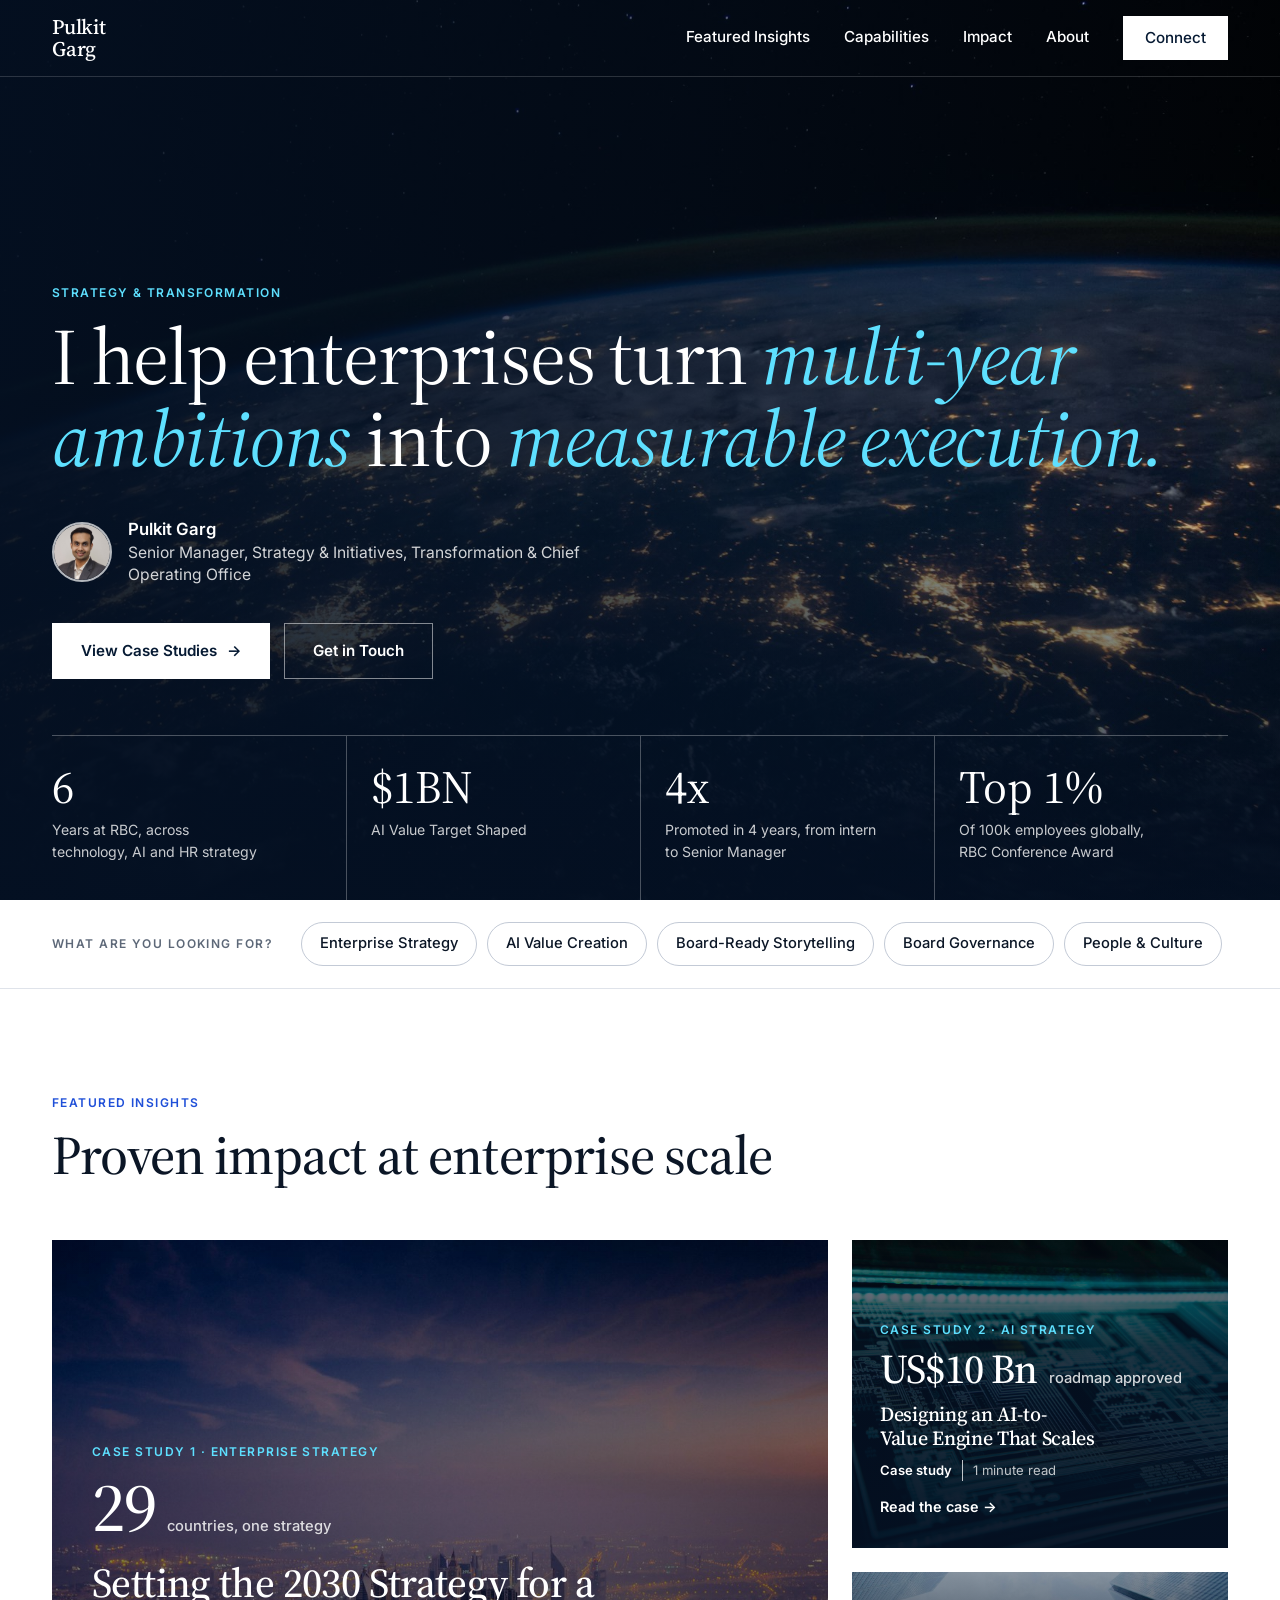
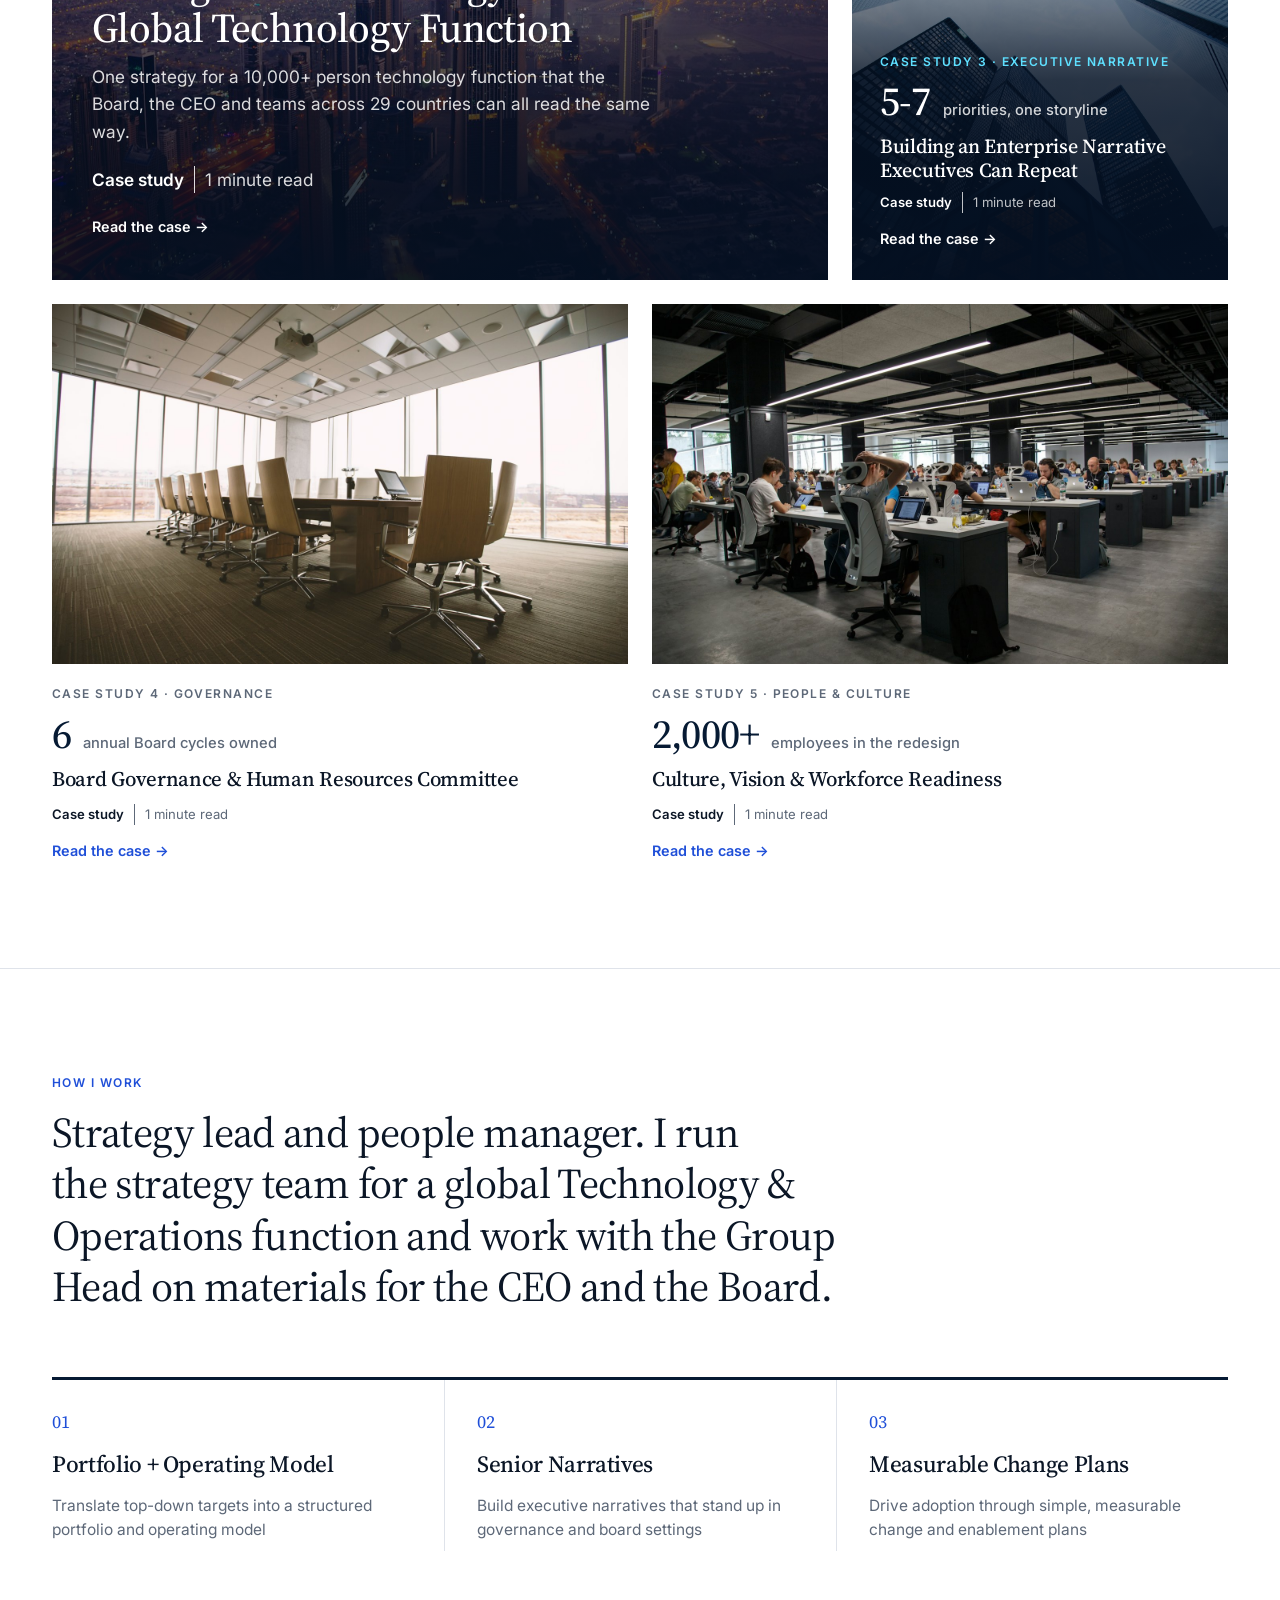
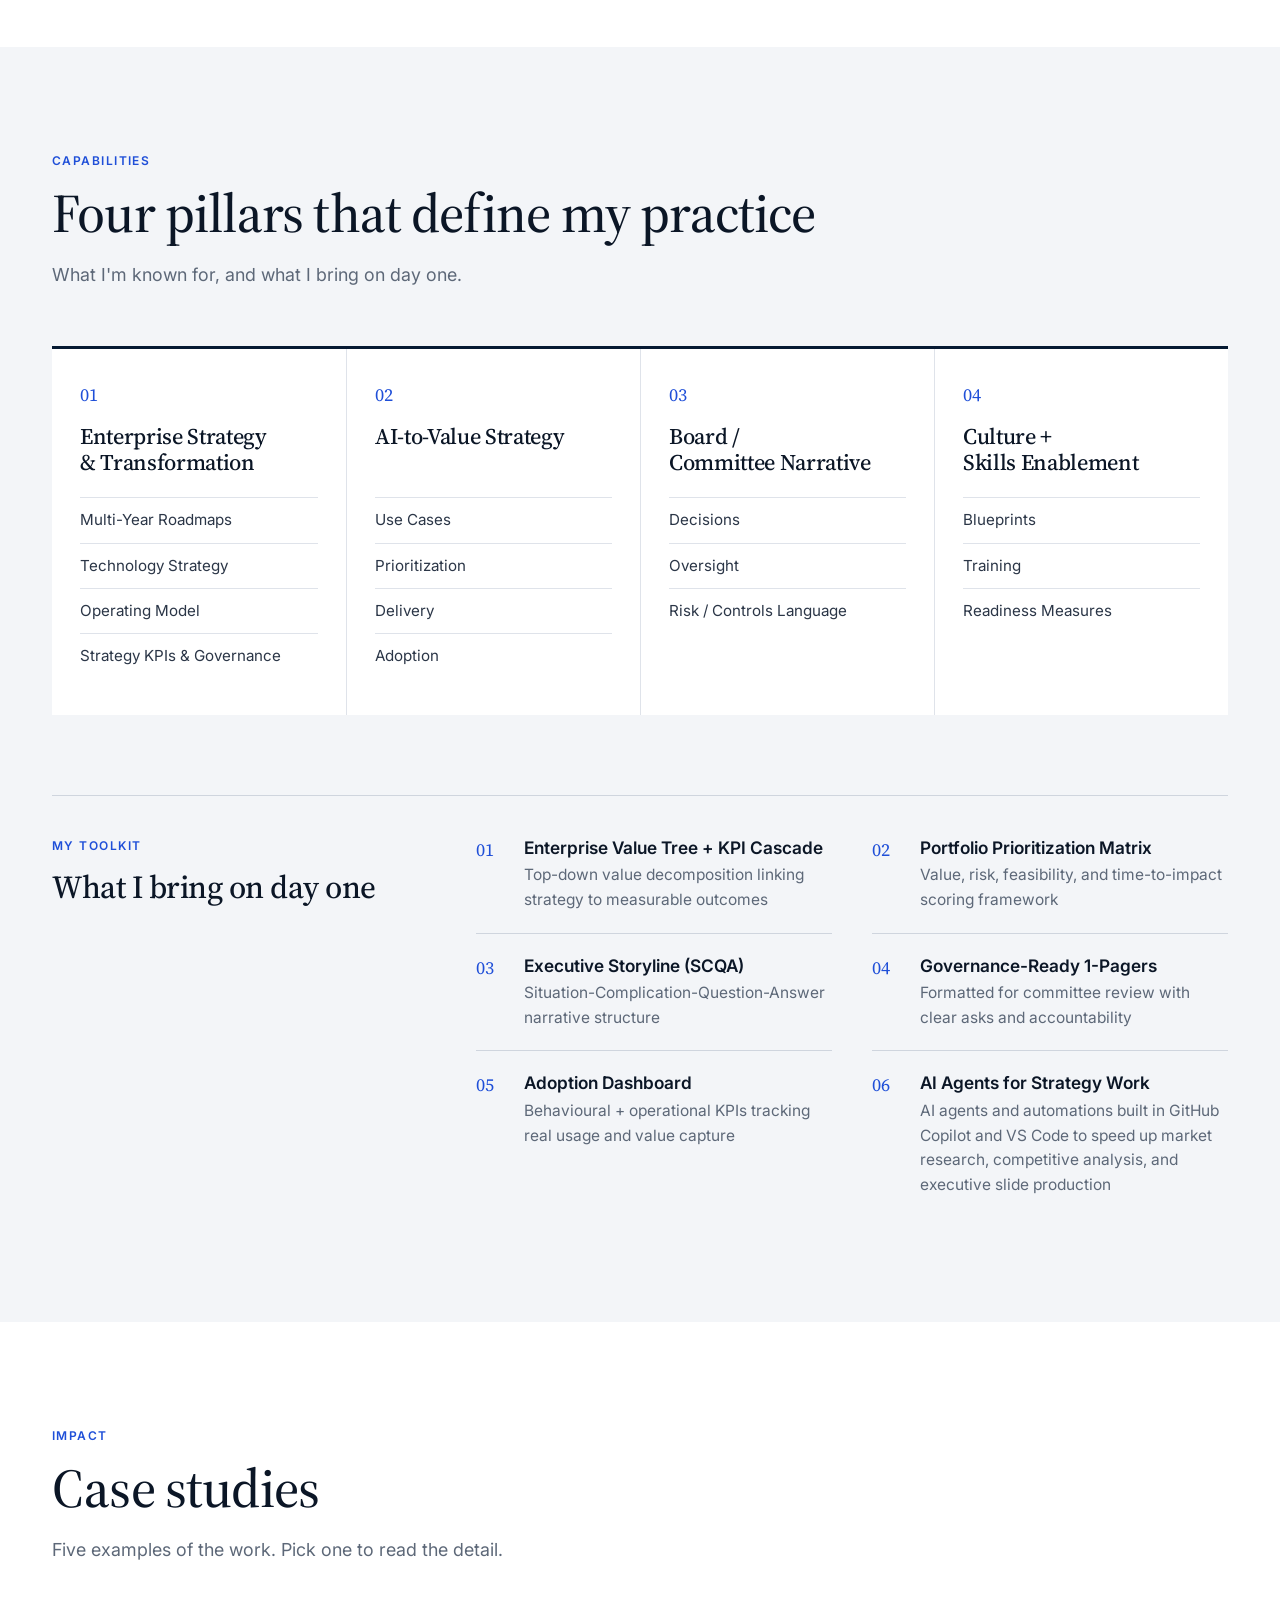
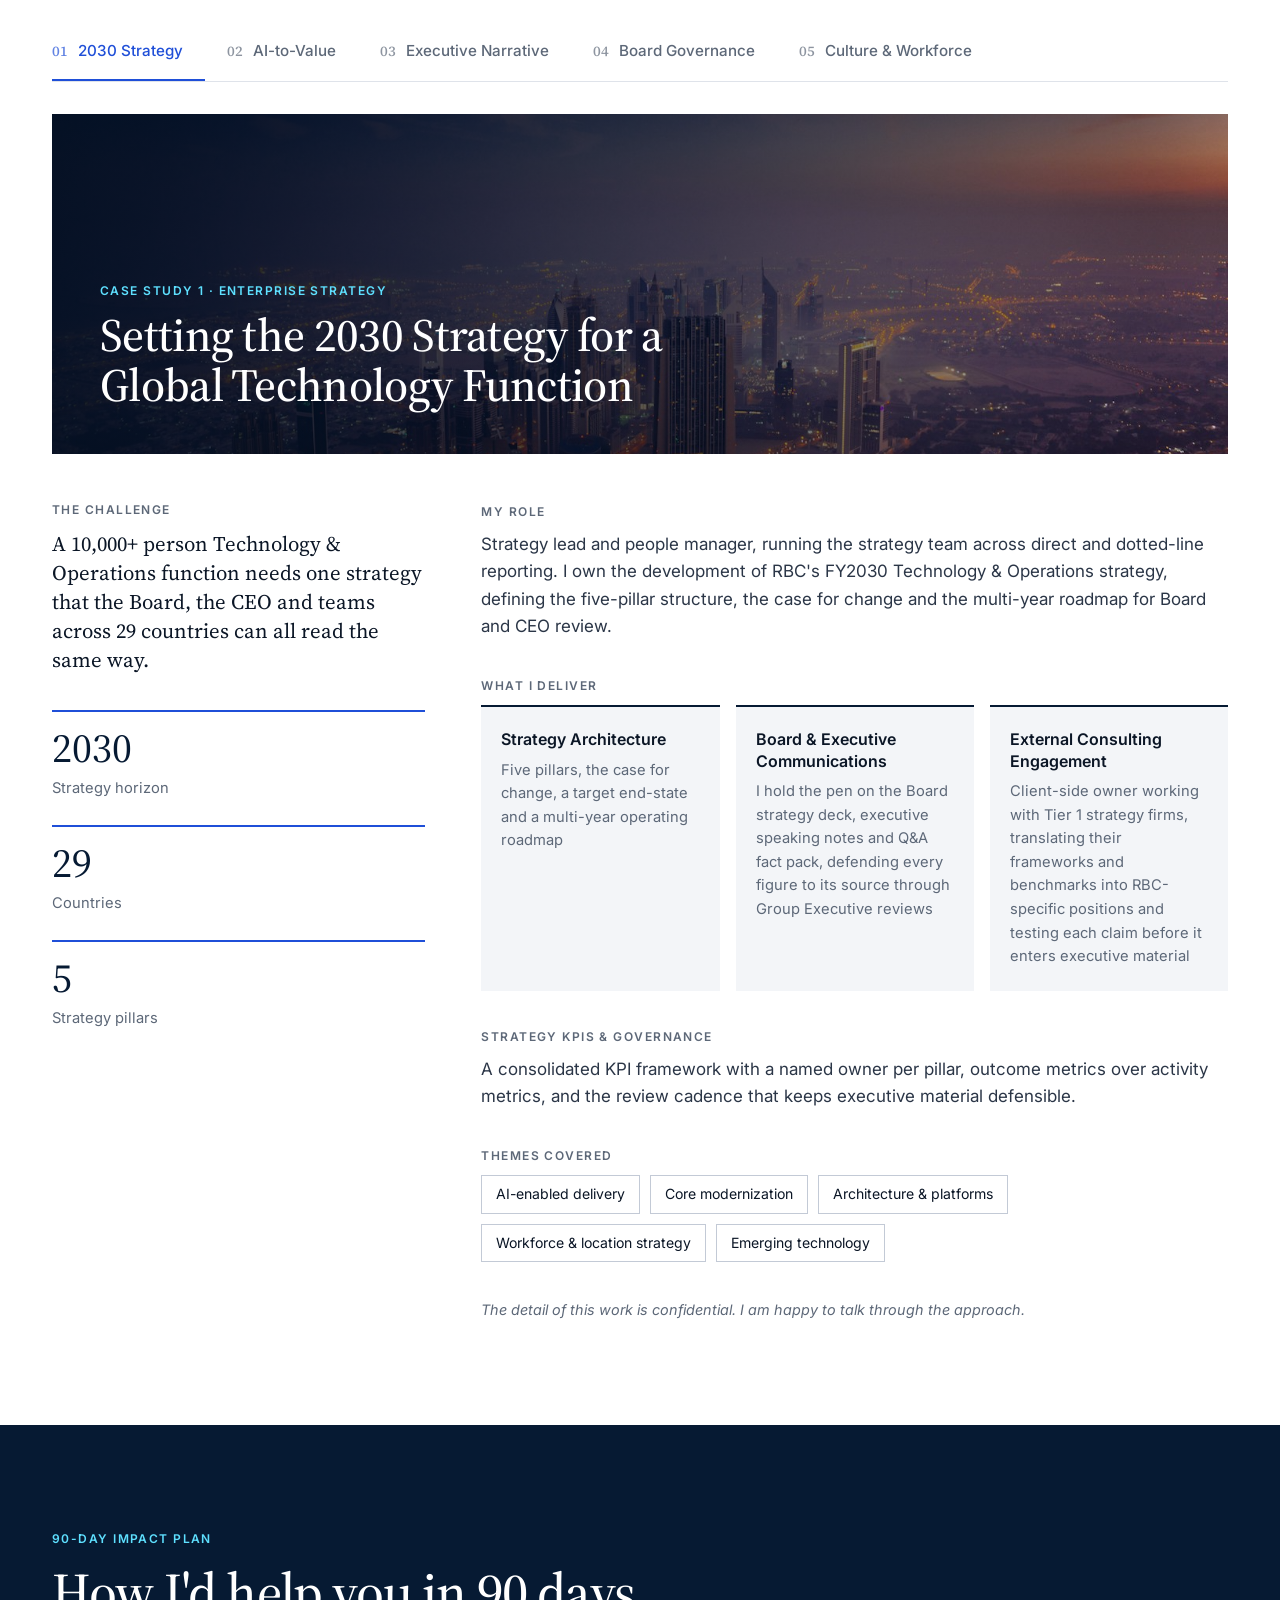
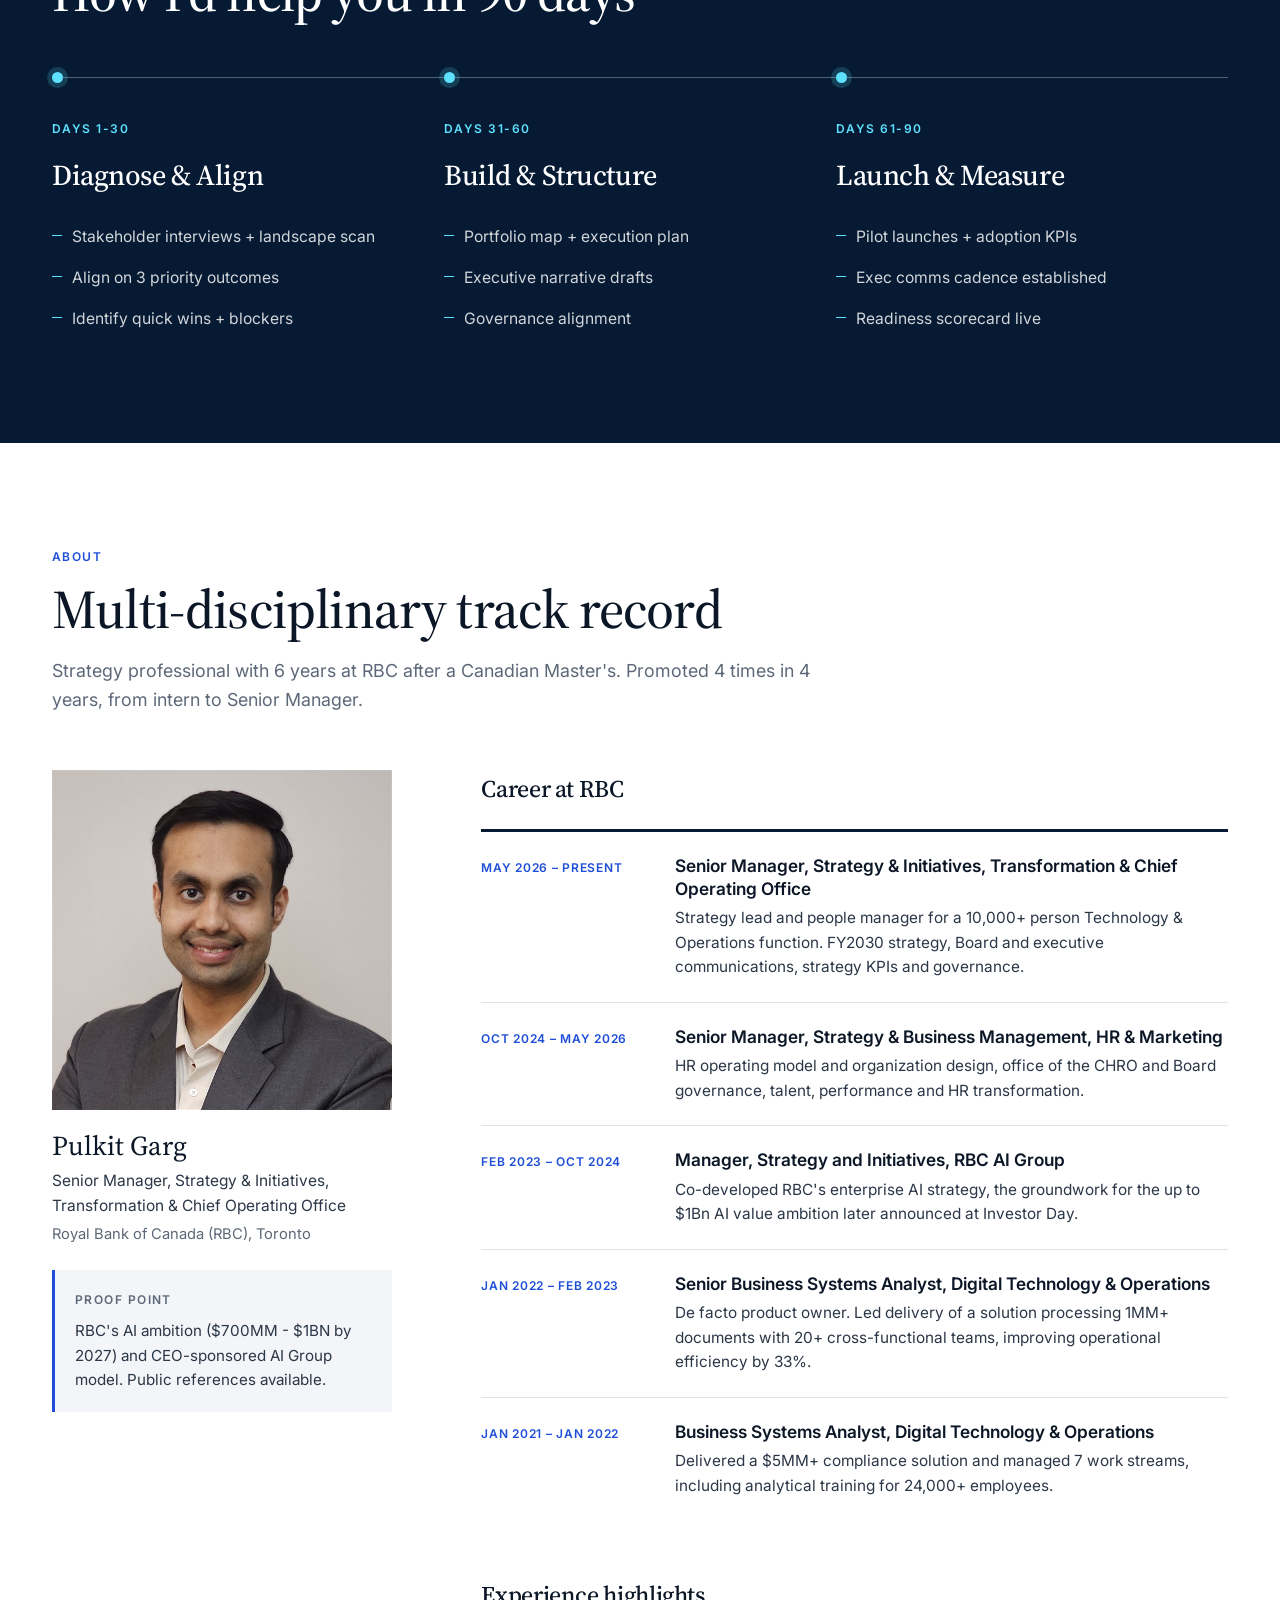
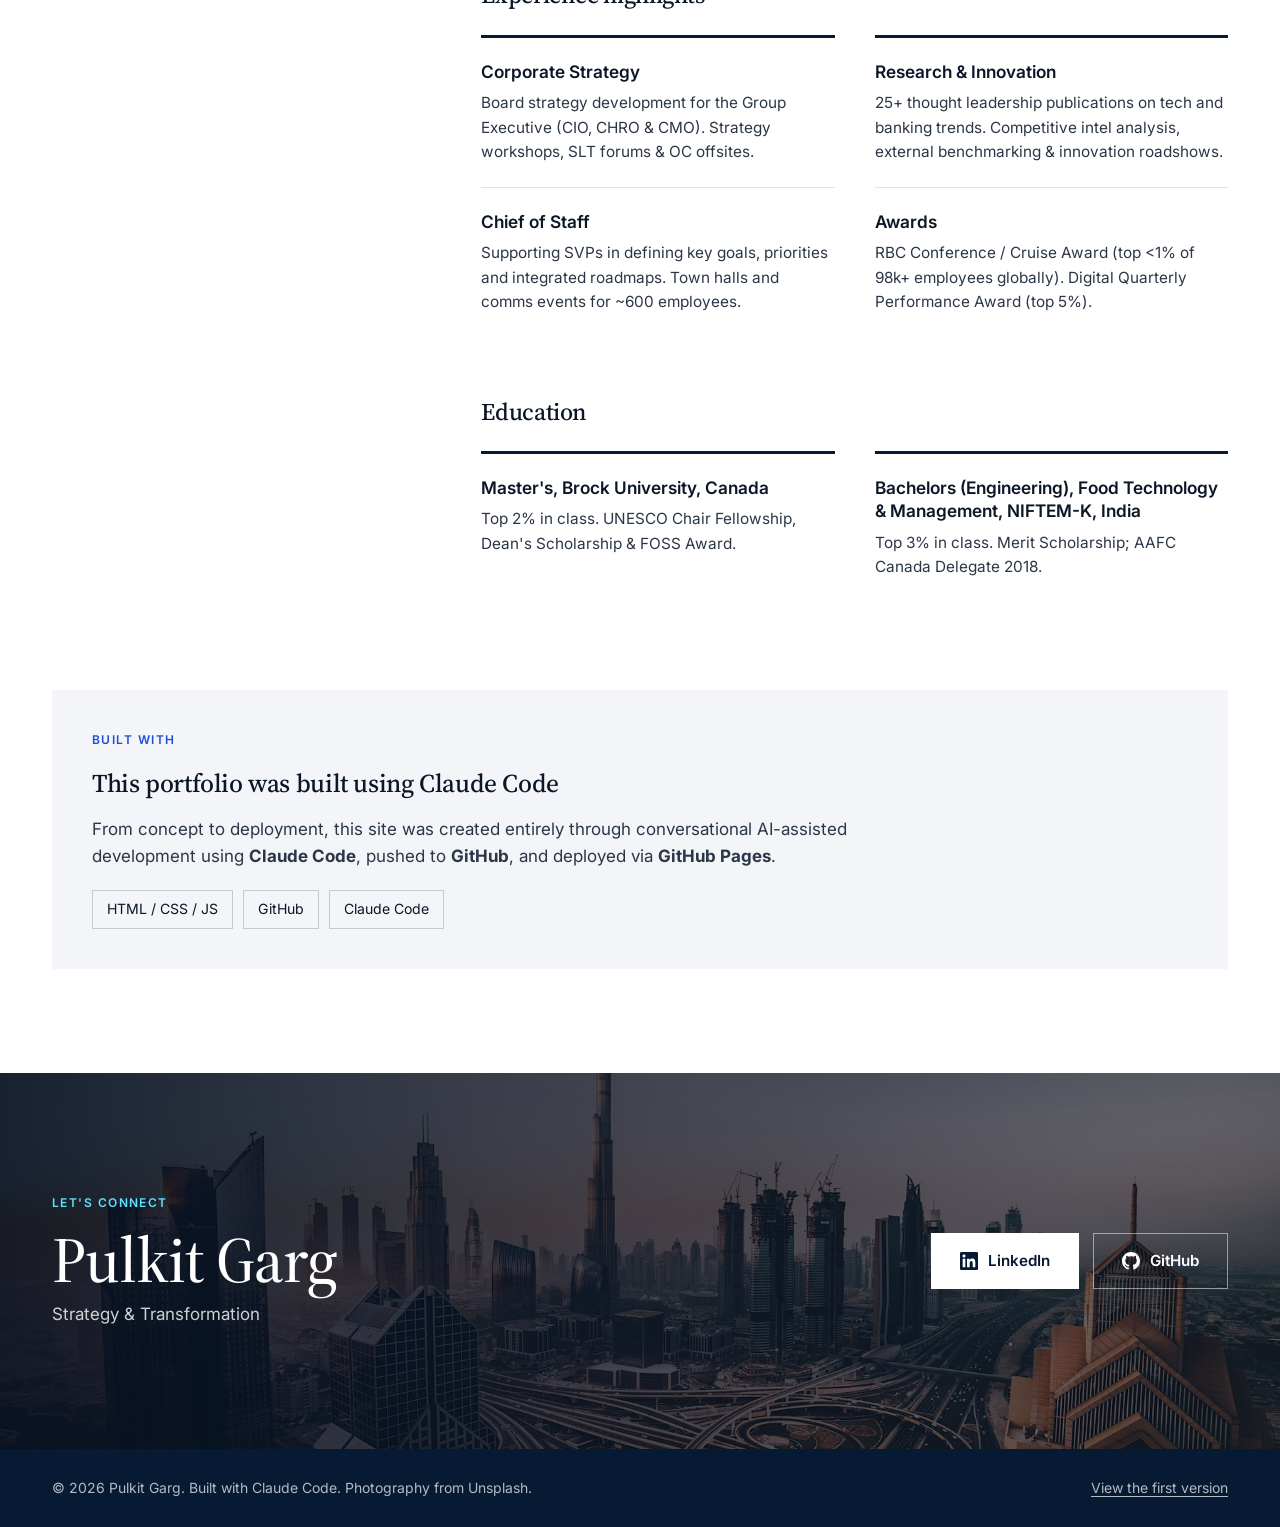
==== commit f0d70ac6: "Lead case cards with results, add reading times and clickable focus areas Trim the case studies to f" ====
--- a/index.html
+++ b/index.html
@@ -82,10 +82,9 @@
             <ul>
                 <li><a href="#case-1" data-case="case-1">Enterprise Strategy</a></li>
                 <li><a href="#case-2" data-case="case-2">AI Value Creation</a></li>
-                <li><a href="#case-4" data-case="case-4">Board-Ready Storytelling</a></li>
-                <li><a href="#case-3" data-case="case-3">Cost Transformation</a></li>
-                <li><a href="#case-5" data-case="case-5">Board Governance</a></li>
-                <li><a href="#case-6" data-case="case-6">People & Culture</a></li>
+                <li><a href="#case-3" data-case="case-3">Board-Ready Storytelling</a></li>
+                <li><a href="#case-4" data-case="case-4">Board Governance</a></li>
+                <li><a href="#case-5" data-case="case-5">People & Culture</a></li>
             </ul>
         </div>
     </div>
@@ -120,39 +119,29 @@
                     </div>
                 </a>
                 <a href="#case-3" class="insight insight-tall reveal" data-case="case-3">
-                    <img src="assets/img/datacentre.jpg" alt="" width="1500" height="900" loading="lazy">
+                    <img src="assets/img/towers.jpg" alt="" width="1500" height="900" loading="lazy">
                     <div class="insight-body">
-                        <p class="kicker">Case Study 3 &middot; Cost transformation</p>
-                        <p class="impact"><strong>$1Bn+</strong> <span>cost-reduction agenda</span></p>
-                        <h3>Bending the Cost Curve While Demand Grows</h3>
-                        <p class="card-meta"><span>Case study</span><span>1 minute read</span></p>
-                        <span class="read-more">Read the case <span aria-hidden="true">&rarr;</span></span>
-                    </div>
-                </a>
-                <a href="#case-4" class="insight reveal" data-case="case-4">
-                    <div class="insight-img"><img src="assets/img/towers.jpg" alt="" width="1500" height="900" loading="lazy"></div>
-                    <div class="insight-body">
-                        <p class="kicker">Case Study 4 &middot; Executive narrative</p>
+                        <p class="kicker">Case Study 3 &middot; Executive narrative</p>
                         <p class="impact"><strong>5-7</strong> <span>priorities, one storyline</span></p>
                         <h3>Building an Enterprise Narrative Executives Can Repeat</h3>
                         <p class="card-meta"><span>Case study</span><span>1 minute read</span></p>
                         <span class="read-more">Read the case <span aria-hidden="true">&rarr;</span></span>
                     </div>
                 </a>
-                <a href="#case-5" class="insight reveal" data-case="case-5">
+                <a href="#case-4" class="insight reveal" data-case="case-4">
                     <div class="insight-img"><img src="assets/img/boardroom.jpg" alt="" width="1500" height="900" loading="lazy"></div>
                     <div class="insight-body">
-                        <p class="kicker">Case Study 5 &middot; Governance</p>
+                        <p class="kicker">Case Study 4 &middot; Governance</p>
                         <p class="impact"><strong>6</strong> <span>annual Board cycles owned</span></p>
                         <h3>Board Governance &amp; Human Resources Committee</h3>
                         <p class="card-meta"><span>Case study</span><span>1 minute read</span></p>
                         <span class="read-more">Read the case <span aria-hidden="true">&rarr;</span></span>
                     </div>
                 </a>
-                <a href="#case-6" class="insight reveal" data-case="case-6">
+                <a href="#case-5" class="insight reveal" data-case="case-5">
                     <div class="insight-img"><img src="assets/img/office.jpg" alt="" width="1500" height="900" loading="lazy"></div>
                     <div class="insight-body">
-                        <p class="kicker">Case Study 6 &middot; People &amp; culture</p>
+                        <p class="kicker">Case Study 5 &middot; People &amp; culture</p>
                         <p class="impact"><strong>2,000+</strong> <span>employees in the redesign</span></p>
                         <h3>Culture, Vision &amp; Workforce Readiness</h3>
                         <p class="card-meta"><span>Case study</span><span>1 minute read</span></p>
@@ -203,7 +192,7 @@
                     <h3>Enterprise Strategy & Transformation</h3>
                     <ul>
                         <li>Multi-Year Roadmaps</li>
-                        <li>Cost Transformation</li>
+                        <li>Technology Strategy</li>
                         <li>Operating Model</li>
                         <li>Strategy KPIs & Governance</li>
                     </ul>
@@ -297,16 +286,15 @@
             <div class="section-head">
                 <p class="eyebrow">Impact</p>
                 <h2>Case studies</h2>
-                <p class="section-intro">Six examples of the work. Pick one to read the detail.</p>
+                <p class="section-intro">Five examples of the work. Pick one to read the detail.</p>
             </div>
 
             <div class="case-tabs" id="case-tabs" role="tablist" aria-label="Case studies">
                 <a href="#case-1" role="tab" data-case="case-1"><span class="num">01</span>2030 Strategy</a>
                 <a href="#case-2" role="tab" data-case="case-2"><span class="num">02</span>AI-to-Value</a>
-                <a href="#case-3" role="tab" data-case="case-3"><span class="num">03</span>Cost Curve</a>
-                <a href="#case-4" role="tab" data-case="case-4"><span class="num">04</span>Executive Narrative</a>
-                <a href="#case-5" role="tab" data-case="case-5"><span class="num">05</span>Board Governance</a>
-                <a href="#case-6" role="tab" data-case="case-6"><span class="num">06</span>Culture & Workforce</a>
+                <a href="#case-3" role="tab" data-case="case-3"><span class="num">03</span>Executive Narrative</a>
+                <a href="#case-4" role="tab" data-case="case-4"><span class="num">04</span>Board Governance</a>
+                <a href="#case-5" role="tab" data-case="case-5"><span class="num">05</span>Culture & Workforce</a>
             </div>
 
             <!-- Case 1 -->
@@ -465,67 +453,9 @@
             <!-- Case 3 -->
             <article class="case" id="case-3" role="tabpanel">
                 <header class="case-banner">
-                    <img src="assets/img/datacentre.jpg" alt="" width="1500" height="900" loading="lazy">
-                    <div class="case-banner-text">
-                        <p class="kicker">Case Study 3 &middot; Cost transformation</p>
-                        <h3>Bending the Cost Curve While Demand Grows</h3>
-                    </div>
-                </header>
-                <div class="case-grid">
-                    <div class="case-side">
-                        <p class="case-lede"><span class="label">The Challenge</span>Demand for technology keeps growing. The question is how to deliver it at a slower rate of cost growth.</p>
-                        <div class="metrics">
-                            <div class="metric">
-                                <span class="metric-value">$1Bn+</span>
-                                <span class="metric-label">Cost-reduction agenda supported</span>
-                            </div>
-                            <div class="metric">
-                                <span class="metric-value">4</span>
-                                <span class="metric-label">Levers: talent, location, architecture, cybersecurity</span>
-                            </div>
-                        </div>
-                    </div>
-                    <div class="case-body">
-                        <div class="case-block">
-                            <span class="label">My Role</span>
-                            <p>Supporting a $1Bn+ cost-reduction agenda across Technology & Operations. I build the cost-curve story and the peer benchmarking behind it, partnering with Finance on cost pools so growing demand is shown delivered at a slower rate of cost growth.</p>
-                        </div>
-                        <div class="case-block">
-                            <span class="label">The Levers</span>
-                            <div class="cards-4">
-                                <div class="mini">
-                                    <h4>Talent</h4>
-                                    <p>Role mix and AI-driven reskilling tied to the productivity agenda</p>
-                                </div>
-                                <div class="mini">
-                                    <h4>Location</h4>
-                                    <p>Location strategy and hub growth</p>
-                                </div>
-                                <div class="mini">
-                                    <h4>Architecture Simplification</h4>
-                                    <p>Common platforms and a buy-versus-build stance</p>
-                                </div>
-                                <div class="mini">
-                                    <h4>Cybersecurity</h4>
-                                    <p>Resilient platforms and coordinated response</p>
-                                </div>
-                            </div>
-                        </div>
-                        <div class="case-block">
-                            <span class="label">Core Modernization</span>
-                            <p>Lead the core modernization narrative and prioritization framework: a three-band approach with cost-of-ownership and run-to-change gating criteria, and a scoring model that selects the one or two platforms worth a business case.</p>
-                        </div>
-                        <p class="case-note">Figures beyond the headline agenda are confidential and not shown here.</p>
-                    </div>
-                </div>
-            </article>
-
-            <!-- Case 4 -->
-            <article class="case" id="case-4" role="tabpanel">
-                <header class="case-banner">
                     <img src="assets/img/towers.jpg" alt="" width="1500" height="900" loading="lazy">
                     <div class="case-banner-text">
-                        <p class="kicker">Case Study 4 &middot; Executive narrative</p>
+                        <p class="kicker">Case Study 3 &middot; Executive narrative</p>
                         <h3>Building an Enterprise Narrative Executives Can Repeat</h3>
                     </div>
                 </header>
@@ -567,12 +497,12 @@
                 </div>
             </article>
 
-            <!-- Case 5 -->
-            <article class="case" id="case-5" role="tabpanel">
+            <!-- Case 4 -->
+            <article class="case" id="case-4" role="tabpanel">
                 <header class="case-banner">
                     <img src="assets/img/boardroom.jpg" alt="" width="1500" height="900" loading="lazy">
                     <div class="case-banner-text">
-                        <p class="kicker">Case Study 5 &middot; Governance</p>
+                        <p class="kicker">Case Study 4 &middot; Governance</p>
                         <h3>Board Governance &amp; Human Resources Committee</h3>
                     </div>
                 </header>
@@ -628,12 +558,12 @@
                 </div>
             </article>
 
-            <!-- Case 6 -->
-            <article class="case" id="case-6" role="tabpanel">
+            <!-- Case 5 -->
+            <article class="case" id="case-5" role="tabpanel">
                 <header class="case-banner">
                     <img src="assets/img/office.jpg" alt="" width="1500" height="900" loading="lazy">
                     <div class="case-banner-text">
-                        <p class="kicker">Case Study 6 &middot; People &amp; culture</p>
+                        <p class="kicker">Case Study 5 &middot; People &amp; culture</p>
                         <h3>Culture, Vision &amp; Workforce Readiness</h3>
                     </div>
                 </header>
@@ -676,7 +606,7 @@
                         </div>
                         <div class="case-block">
                             <span class="label">Where It Goes Next</span>
-                            <p>The same thinking now shapes workforce strategy for a global technology function: location strategy and hub growth, role mix and AI-driven reskilling, tied directly to the cost and productivity agenda.</p>
+                            <p>The same thinking now shapes workforce strategy for a global technology function: location strategy and hub growth, role mix and AI-driven reskilling.</p>
                         </div>
                         <div class="case-block refs">
                             <span class="label">Public Reference</span>
@@ -756,7 +686,7 @@
                             <span class="tl-date">May 2026 – Present</span>
                             <div>
                                 <h4>Senior Manager, Strategy & Initiatives, Transformation & Chief Operating Office</h4>
-                                <p>Strategy lead and people manager for a 10,000+ person Technology & Operations function. FY2030 strategy, Board and executive communications, cost transformation.</p>
+                                <p>Strategy lead and people manager for a 10,000+ person Technology & Operations function. FY2030 strategy, Board and executive communications, strategy KPIs and governance.</p>
                             </div>
                         </li>
                         <li class="reveal">
--- a/style.css
+++ b/style.css
@@ -183,6 +183,9 @@
 .read-more { font-weight: 600; font-size: 0.9rem; color: var(--accent); }
 .read-more span { display: inline-block; transition: transform .2s; }
 .insight:hover .read-more span { transform: translateX(5px); }
+
+/* Bottom row: two wide cards */
+.insights-grid > .insight:not(.insight-lead):not(.insight-tall) { grid-column: span 3; }
 
 /* Photo-overlay cards (lead + two tall) */
 .insight-lead, .insight-tall { overflow: hidden; background: var(--navy); color: #fff; justify-content: flex-end; isolation: isolate; }
@@ -389,7 +392,7 @@
     .section { padding: 76px 0; }
     .statement { padding: 76px 0; }
     .insights-grid { grid-template-columns: repeat(2, 1fr); }
-    .insight, .insight-tall { grid-column: span 1; }
+    .insight, .insight-tall, .insights-grid > .insight:not(.insight-lead):not(.insight-tall) { grid-column: span 1; }
     .insight-lead { grid-column: 1 / -1; grid-row: auto; min-height: 460px; }
     .pillars { grid-template-columns: 1fr 1fr; }
     .pillar:nth-child(3) { border-left: 0; }
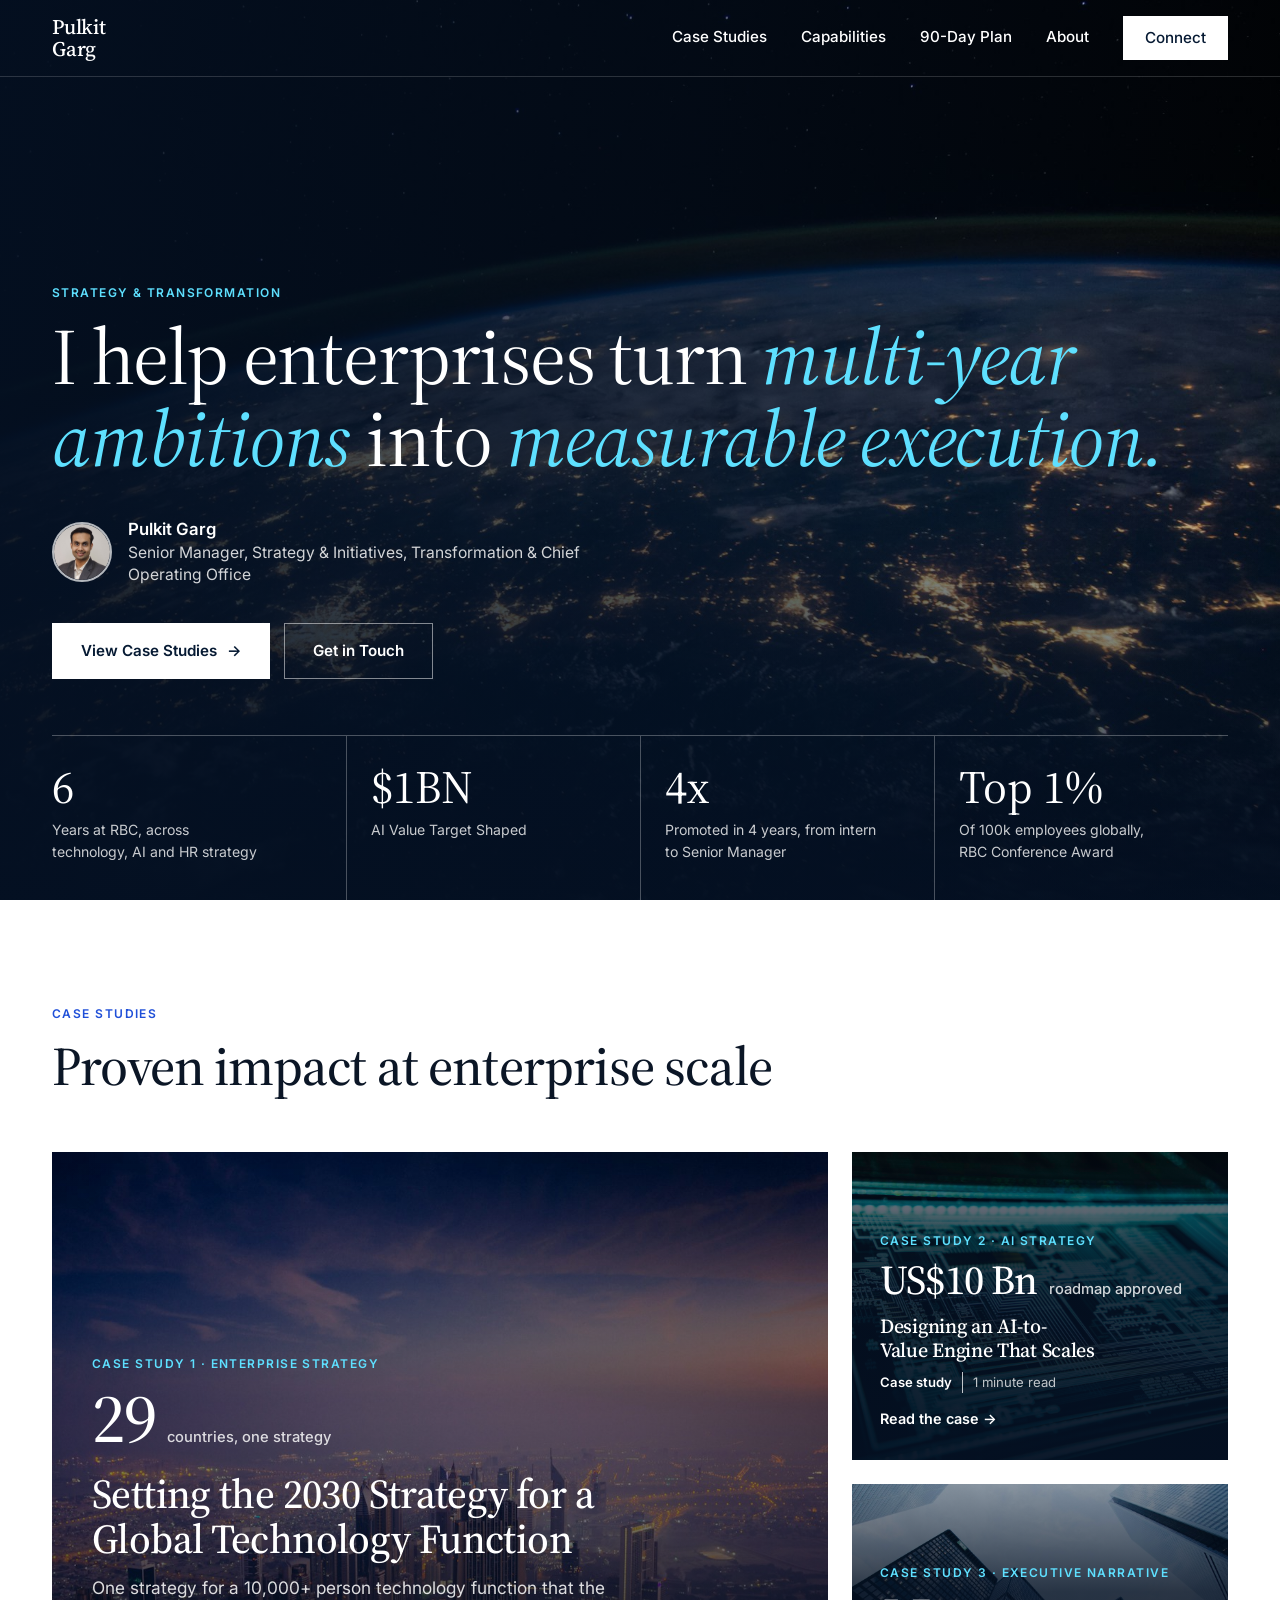
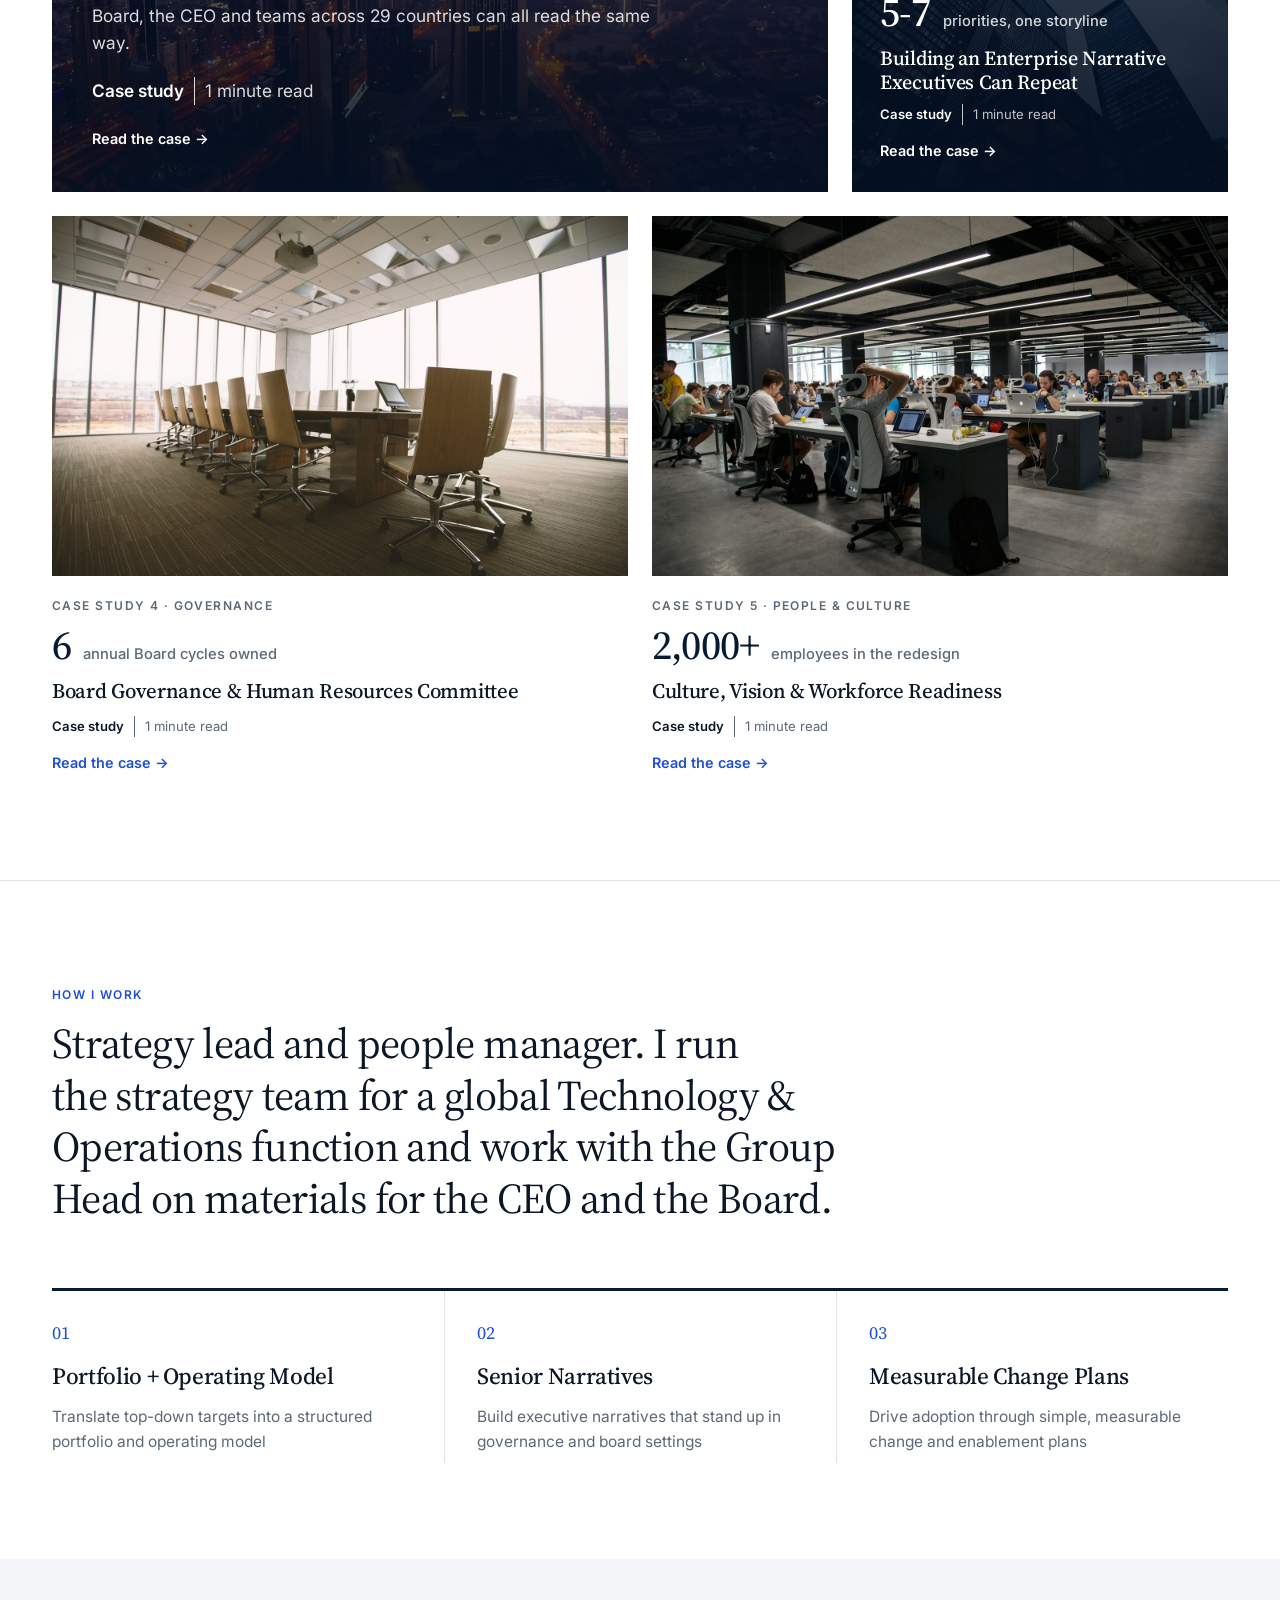
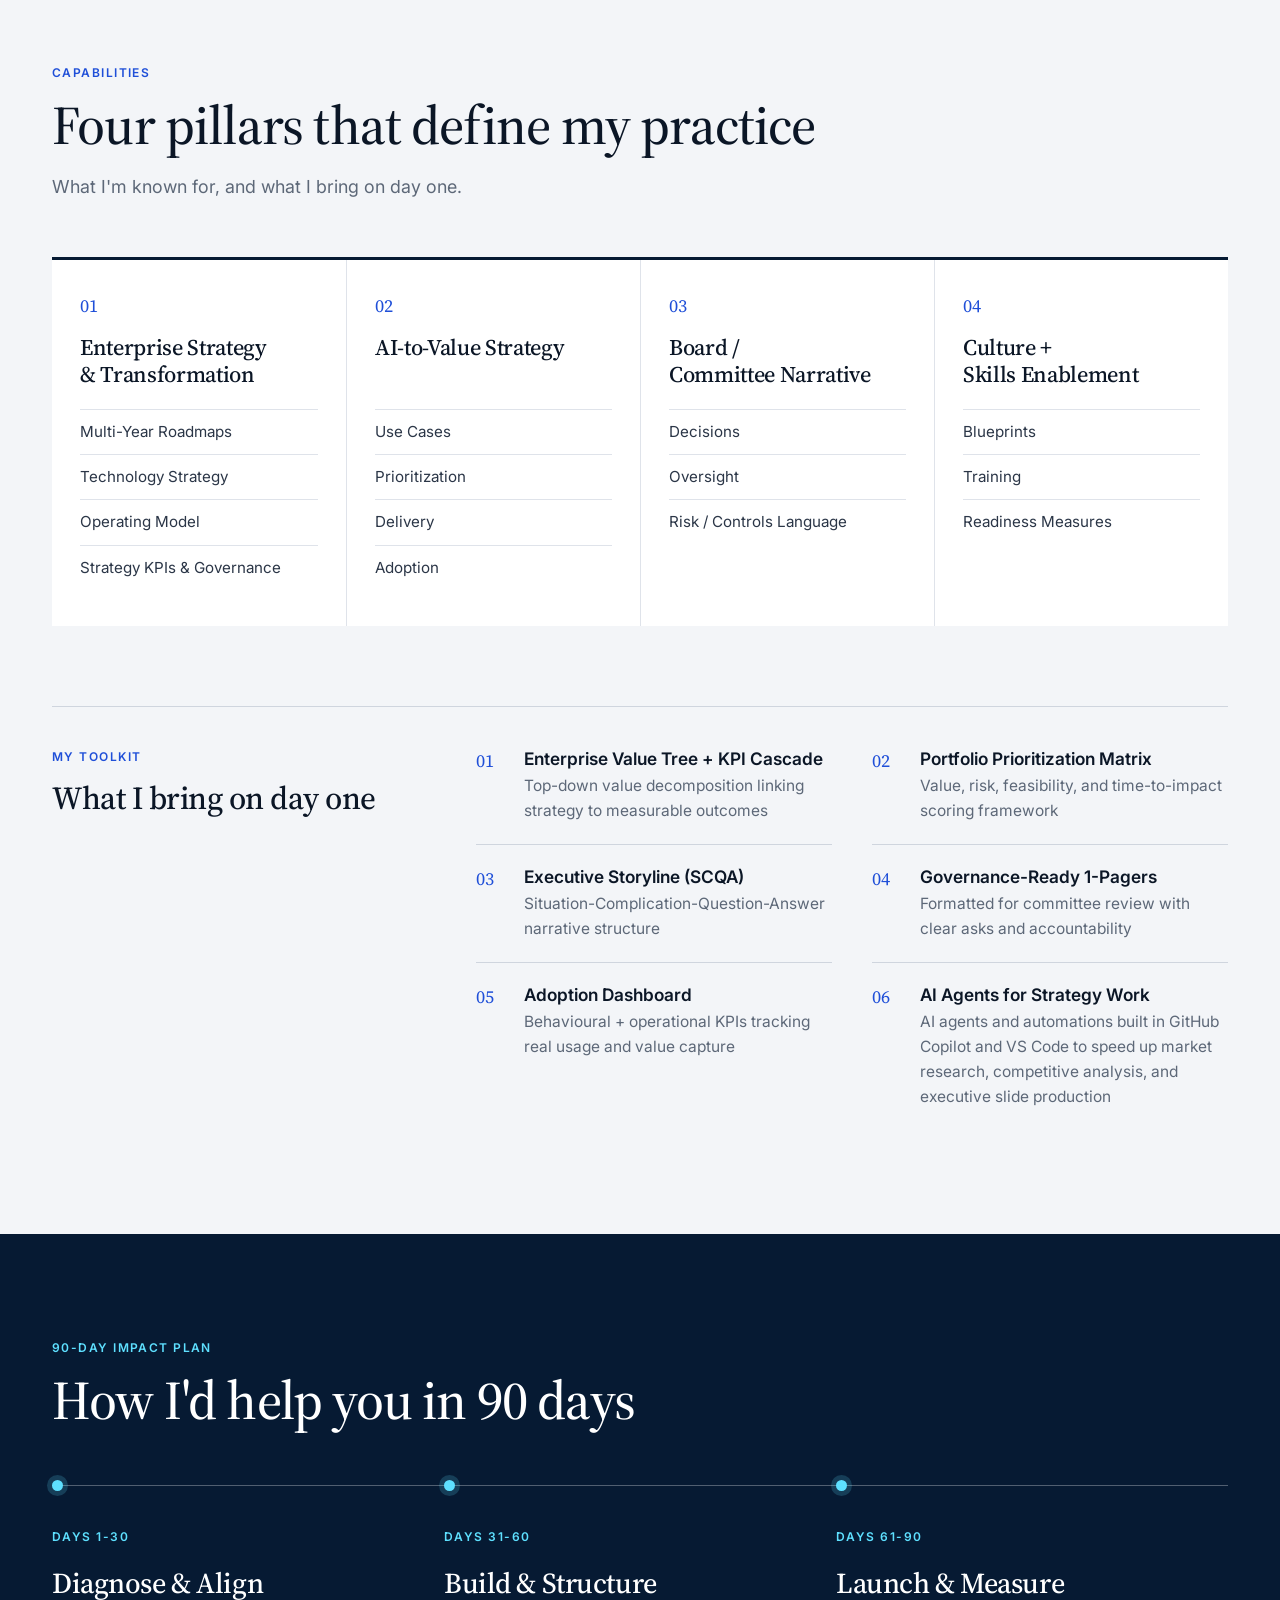
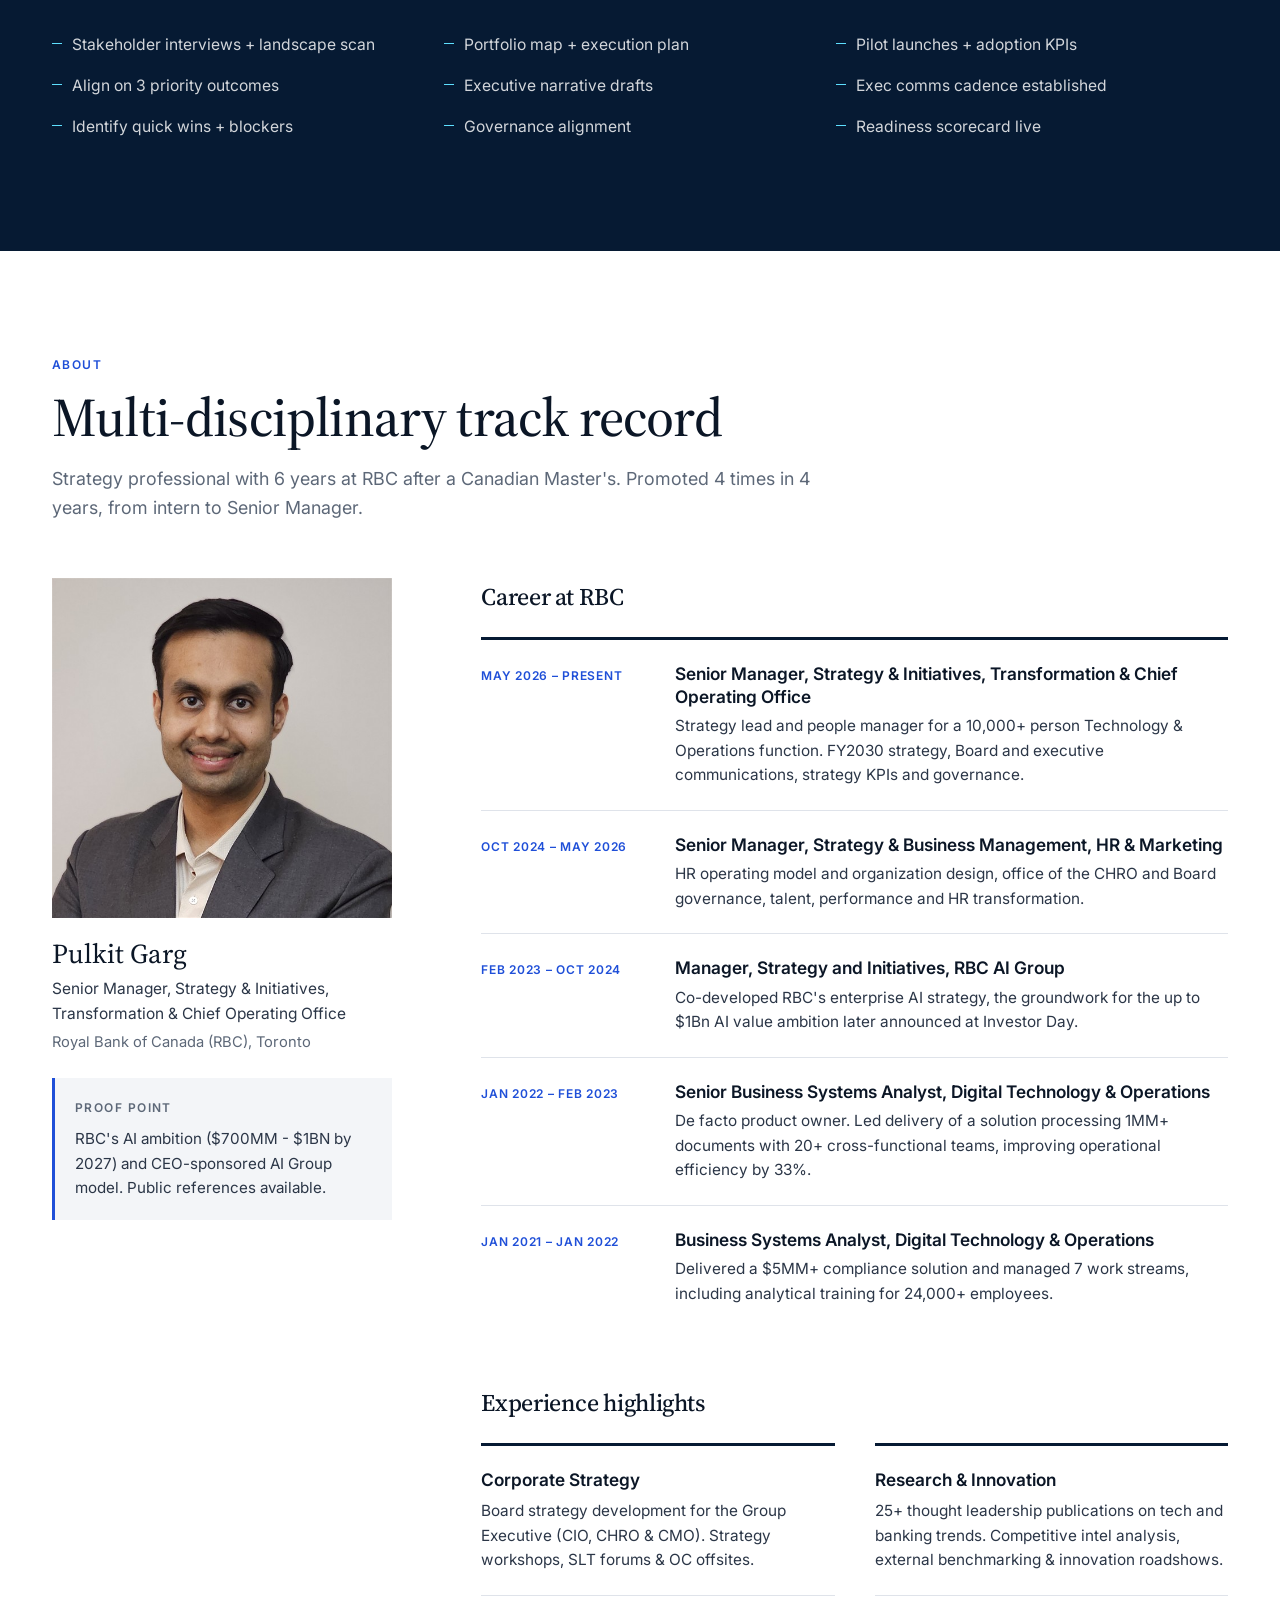
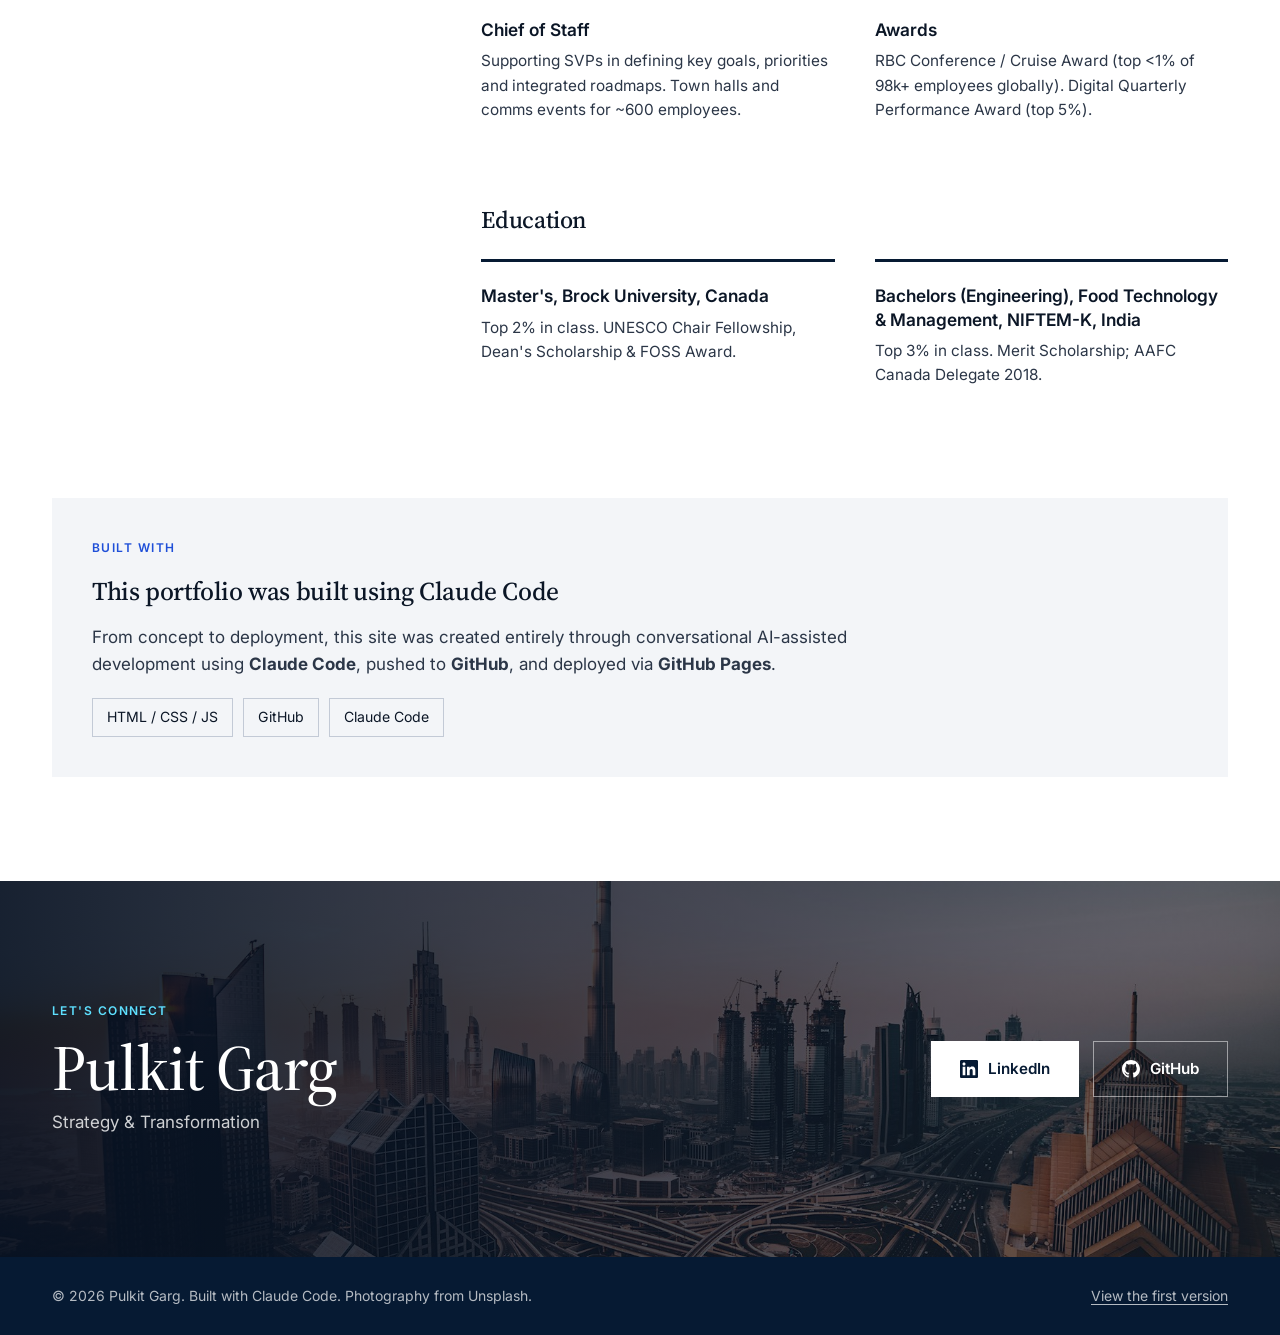
==== commit 33498926: "Preview: open case studies in place under the photo cards Remove the separate case study section, it" ====
--- a/index.html
+++ b/index.html
@@ -24,9 +24,9 @@
                 <span>Garg</span>
             </a>
             <nav class="site-nav" id="site-nav" aria-label="Primary">
-                <a href="#insights">Featured Insights</a>
+                <a href="#insights">Case Studies</a>
                 <a href="#capabilities">Capabilities</a>
-                <a href="#impact">Impact</a>
+                <a href="#plan">90-Day Plan</a>
                 <a href="#about">About</a>
                 <a href="#connect" class="nav-cta">Connect</a>
             </nav>
@@ -75,25 +75,11 @@
         </div>
     </section>
 
-    <!-- Topic bar -->
-    <div class="topics">
-        <div class="container topics-inner">
-            <span class="topics-label">What are you looking for?</span>
-            <ul>
-                <li><a href="#case-1" data-case="case-1">Enterprise Strategy</a></li>
-                <li><a href="#case-2" data-case="case-2">AI Value Creation</a></li>
-                <li><a href="#case-3" data-case="case-3">Board-Ready Storytelling</a></li>
-                <li><a href="#case-4" data-case="case-4">Board Governance</a></li>
-                <li><a href="#case-5" data-case="case-5">People & Culture</a></li>
-            </ul>
-        </div>
-    </div>
-
     <!-- Featured Insights -->
     <section class="section" id="insights">
         <div class="container">
             <div class="section-head">
-                <p class="eyebrow">Featured Insights</p>
+                <p class="eyebrow">Case Studies</p>
                 <h2>Proven impact at enterprise scale</h2>
             </div>
             <div class="insights-grid">
@@ -148,6 +134,335 @@
                         <span class="read-more">Read the case <span aria-hidden="true">&rarr;</span></span>
                     </div>
                 </a>
+            </div>
+
+            <div class="case-reader" id="case-reader">
+            <!-- Case 1 -->
+            <article class="case" id="case-1">
+                <header class="case-top">
+                    <div>
+                        <p class="kicker">Case Study 1 &middot; Enterprise strategy</p>
+                        <h3>Setting the 2030 Strategy for a Global Technology Function</h3>
+                    </div>
+                    <button class="case-close" type="button">Close <span aria-hidden="true">&times;</span></button>
+                </header>
+                <div class="case-grid">
+                    <div class="case-side">
+                        <p class="case-lede"><span class="label">The Challenge</span>A 10,000+ person Technology & Operations function needs one strategy that the Board, the CEO and teams across 29 countries can all read the same way.</p>
+                        <div class="metrics">
+                            <div class="metric">
+                                <span class="metric-value">2030</span>
+                                <span class="metric-label">Strategy horizon</span>
+                            </div>
+                            <div class="metric">
+                                <span class="metric-value">29</span>
+                                <span class="metric-label">Countries</span>
+                            </div>
+                            <div class="metric">
+                                <span class="metric-value">5</span>
+                                <span class="metric-label">Strategy pillars</span>
+                            </div>
+                        </div>
+                    </div>
+                    <div class="case-body">
+                        <div class="case-block">
+                            <span class="label">My Role</span>
+                            <p>Strategy lead and people manager, running the strategy team across direct and dotted-line reporting. I own the development of RBC's FY2030 Technology & Operations strategy, defining the five-pillar structure, the case for change and the multi-year roadmap for Board and CEO review.</p>
+                        </div>
+                        <div class="case-block">
+                            <span class="label">What I Deliver</span>
+                            <div class="cards-3">
+                                <div class="mini">
+                                    <h4>Strategy Architecture</h4>
+                                    <p>Five pillars, the case for change, a target end-state and a multi-year operating roadmap</p>
+                                </div>
+                                <div class="mini">
+                                    <h4>Board & Executive Communications</h4>
+                                    <p>I hold the pen on the Board strategy deck, executive speaking notes and Q&A fact pack, defending every figure to its source through Group Executive reviews</p>
+                                </div>
+                                <div class="mini">
+                                    <h4>External Consulting Engagement</h4>
+                                    <p>Client-side owner working with Tier 1 strategy firms, translating their frameworks and benchmarks into RBC-specific positions and testing each claim before it enters executive material</p>
+                                </div>
+                            </div>
+                        </div>
+                        <div class="case-block">
+                            <span class="label">Strategy KPIs & Governance</span>
+                            <p>A consolidated KPI framework with a named owner per pillar, outcome metrics over activity metrics, and the review cadence that keeps executive material defensible.</p>
+                        </div>
+                        <div class="case-block">
+                            <span class="label">Themes Covered</span>
+                            <ul class="chips">
+                                <li>AI-enabled delivery</li>
+                                <li>Core modernization</li>
+                                <li>Architecture & platforms</li>
+                                <li>Workforce & location strategy</li>
+                                <li>Emerging technology</li>
+                            </ul>
+                        </div>
+                        <p class="case-note">The detail of this work is confidential. I am happy to talk through the approach.</p>
+                    </div>
+                </div>
+                <p class="case-next"><a href="#case-2" data-case="case-2">Next case: Designing an AI-to-Value Engine That Scales <span aria-hidden="true">&rarr;</span></a></p>
+            </article>
+
+            <!-- Case 2 -->
+            <article class="case" id="case-2">
+                <header class="case-top">
+                    <div>
+                        <p class="kicker">Case Study 2 &middot; AI strategy</p>
+                        <h3>Designing an AI-to-Value Engine That Scales</h3>
+                    </div>
+                    <button class="case-close" type="button">Close <span aria-hidden="true">&times;</span></button>
+                </header>
+                <div class="case-grid">
+                    <div class="case-side">
+                        <p class="case-lede"><span class="label">The Problem</span>AI ambition is easy; scaling adoption + value capture is hard.</p>
+                        <div class="metrics">
+                            <div class="metric">
+                                <span class="metric-value">$700MM - $1BN</span>
+                                <span class="metric-label">Net new enterprise AI value target by 2027</span>
+                            </div>
+                            <div class="metric">
+                                <span class="metric-value">1,200+</span>
+                                <span class="metric-label">Patent applications filed since 2019 (635 AI-related)</span>
+                            </div>
+                            <div class="metric">
+                                <span class="metric-value">US$10 Bn</span>
+                                <span class="metric-label">Technology and process innovation roadmap approved</span>
+                            </div>
+                        </div>
+                    </div>
+                    <div class="case-body">
+                        <div class="case-block">
+                            <span class="label">My Role</span>
+                            <p>Part of the core strategy team that helped define what RBC's publicly announced $700MM - $1BN AI value target looks like in practice. Contributed to shaping the strategy that led to the formation of a dedicated AI Group reporting directly to the CEO, supporting the transition of AI from experimentation to enterprise-scale execution across 100,000+ employees in 29 countries.</p>
+                        </div>
+                        <div class="case-block">
+                            <span class="label">Solution: AI Portfolio Operating System (AI-POS)</span>
+                            <div class="cards-3">
+                                <div class="mini">
+                                    <span class="mini-tag">Lane 1</span>
+                                    <h4>Quick Wins</h4>
+                                    <p>High-value, low-effort use cases deployed in 30-90 days</p>
+                                </div>
+                                <div class="mini">
+                                    <span class="mini-tag">Lane 2</span>
+                                    <h4>Platform Bets</h4>
+                                    <p>Cross-functional capabilities that compound over 6-12 months</p>
+                                </div>
+                                <div class="mini">
+                                    <span class="mini-tag">Lane 3</span>
+                                    <h4>Frontier R&D</h4>
+                                    <p>Exploratory AI capabilities with high strategic upside</p>
+                                </div>
+                            </div>
+                        </div>
+                        <div class="case-block">
+                            <span class="label">What Sat Behind It</span>
+                            <ul class="facts">
+                                <li><strong>Board strategy.</strong> Designed a Board strategy for the Group CIO through industry research and 50+ partner collaboration, enabling approval of a US$10 Bn technology and process innovation roadmap.</li>
+                                <li><strong>Research.</strong> Produced 25+ strategic insights (research papers, market briefs) for the Group CIO and senior tech executives that secured US$5MM in investments for emerging technology and process innovation.</li>
+                                <li><strong>Responsible AI.</strong> Drove strategic alignment and change enablement across 20+ enterprise partners within the Responsible AI CoE through research, governance reviews, and Working Group facilitation.</li>
+                                <li><strong>Business cases.</strong> Crafted ROI-backed business cases for GenAI, Quantum Computing & Immersive Reality initiatives, driving $2.5MM in new technology investments.</li>
+                            </ul>
+                        </div>
+                        <div class="case-block">
+                            <span class="label">AI Programs Anchored To</span>
+                            <ul class="chips">
+                                <li>Hyper-personalization</li>
+                                <li>Fraud detection & prevention</li>
+                                <li>Productivity & automation</li>
+                                <li>Training & workforce enablement</li>
+                            </ul>
+                        </div>
+                        <div class="case-block refs">
+                            <span class="label">Public References</span>
+                            <a href="https://cfotech.ca/story/rbc-forms-new-ai-unit-targeting-cad-1-billion-by-2027" target="_blank" rel="noopener" class="ref">
+                                <span class="ref-title">RBC forms new AI unit targeting CAD $1 billion by 2027</span>
+                                <span class="ref-source">CFOtech <span aria-hidden="true">&nearr;</span></span>
+                            </a>
+                            <a href="https://www.rbc.com/investor-relations/_assets-custom/pdf/2025q4strategicupdate.pdf" target="_blank" rel="noopener" class="ref">
+                                <span class="ref-title">Q4 2025 Strategic Update: Investor Day</span>
+                                <span class="ref-source">RBC Investor Relations <span aria-hidden="true">&nearr;</span></span>
+                            </a>
+                        </div>
+                    </div>
+                </div>
+                <p class="case-next"><a href="#case-3" data-case="case-3">Next case: Building an Enterprise Narrative Executives Can Repeat <span aria-hidden="true">&rarr;</span></a></p>
+            </article>
+
+            <!-- Case 3 -->
+            <article class="case" id="case-3">
+                <header class="case-top">
+                    <div>
+                        <p class="kicker">Case Study 3 &middot; Executive narrative</p>
+                        <h3>Building an Enterprise Narrative Executives Can Repeat</h3>
+                    </div>
+                    <button class="case-close" type="button">Close <span aria-hidden="true">&times;</span></button>
+                </header>
+                <div class="case-grid">
+                    <div class="case-side">
+                        <p class="case-lede"><span class="label">The Framework</span>Strategy = 5-7 enterprise priorities with clear outcomes. Each priority maps to a measurable KPI, 3 linked initiatives, and clear ownership + timeline.</p>
+                    </div>
+                    <div class="case-body">
+                        <div class="case-block">
+                            <span class="label">My Role</span>
+                            <p>Built the executive narratives and board-ready materials that translate enterprise strategy into repeatable storylines for the CIO, CHRO, and senior leadership. Shaped the content and framing used in strategy updates, investor communications, and governance forums.</p>
+                            <p>Today I do the same for the Group Head of Technology & Operations: converting leadership direction into precise copy for the CEO and the Board.</p>
+                        </div>
+                        <div class="case-block">
+                            <span class="label">Board-Ready Deliverables</span>
+                            <div class="cards-3">
+                                <div class="mini">
+                                    <h4>1-Page Executive Brief</h4>
+                                    <p>Goal, what changes, KPIs, decisions needed. Readable in 2 minutes.</p>
+                                </div>
+                                <div class="mini">
+                                    <h4>"So What" Storyline Slides</h4>
+                                    <p>One message per slide. What happened? Why does it matter? What do we do next?</p>
+                                </div>
+                                <div class="mini">
+                                    <h4>Decision Log + Trade-Off Framing</h4>
+                                    <p>Structured record of what was decided, traded off, and why.</p>
+                                </div>
+                            </div>
+                        </div>
+                        <div class="case-block refs">
+                            <span class="label">Public Reference</span>
+                            <a href="https://www.rbc.com/investor-relations/_assets-custom/pdf/2025q4strategicupdate.pdf" target="_blank" rel="noopener" class="ref">
+                                <span class="ref-title">Enterprise priorities and AI value framing in RBC Strategic Update</span>
+                                <span class="ref-source">RBC Investor Relations <span aria-hidden="true">&nearr;</span></span>
+                            </a>
+                        </div>
+                    </div>
+                </div>
+                <p class="case-next"><a href="#case-4" data-case="case-4">Next case: Board Governance &amp; Human Resources Committee <span aria-hidden="true">&rarr;</span></a></p>
+            </article>
+
+            <!-- Case 4 -->
+            <article class="case" id="case-4">
+                <header class="case-top">
+                    <div>
+                        <p class="kicker">Case Study 4 &middot; Governance</p>
+                        <h3>Board Governance &amp; Human Resources Committee</h3>
+                    </div>
+                    <button class="case-close" type="button">Close <span aria-hidden="true">&times;</span></button>
+                </header>
+                <div class="case-grid">
+                    <div class="case-side">
+                        <p class="case-lede"><span class="label">The Focus</span>High-profile board administration and governance work, ensuring leadership materials, committee processes, and reporting flows operate at the standard required for board-level oversight.</p>
+                        <div class="metrics">
+                            <div class="metric">
+                                <span class="metric-value">6</span>
+                                <span class="metric-label">Annual Board cycles owned</span>
+                            </div>
+                            <div class="metric">
+                                <span class="metric-value">15+</span>
+                                <span class="metric-label">Operating Committee members in executive governance</span>
+                            </div>
+                        </div>
+                    </div>
+                    <div class="case-body">
+                        <div class="case-block">
+                            <span class="label">My Role</span>
+                            <p>Closely involved in the governance operations for RBC's Human Resources Committee (HRC) and broader board administration. Coordinating materials with senior leaders, ensuring everything flows on schedule, and supporting the end-to-end process for committee reporting to the board. This includes oversight areas like compensation risk, cross-committee coordination (e.g., HRC + Risk Committee), and alignment with the Audit and Governance committees.</p>
+                            <p>Led the office of the CHRO in a position of trust, owning six annual Board cycles and executive governance across 15+ Operating Committee members.</p>
+                        </div>
+                        <div class="case-block">
+                            <span class="label">What It Covers</span>
+                            <div class="cards-3">
+                                <div class="mini">
+                                    <h4>Committee Material Coordination</h4>
+                                    <p>Coordinating and preparing materials for HRC review with senior leaders across multiple stakeholder groups</p>
+                                </div>
+                                <div class="mini">
+                                    <h4>Board Reporting Flow</h4>
+                                    <p>Ensuring committee reporting is structured to flow directly to board with consistent framing and escalation pathways</p>
+                                </div>
+                                <div class="mini">
+                                    <h4>Cross-Committee Coordination</h4>
+                                    <p>Supporting joint discussions across HRC, Risk, Audit, and Governance committees with aligned scope and accountability</p>
+                                </div>
+                            </div>
+                        </div>
+                        <div class="case-block refs">
+                            <span class="label">Public References</span>
+                            <a href="https://www.rbc.com/our-company/governance/index.html" target="_blank" rel="noopener" class="ref">
+                                <span class="ref-title">Corporate Governance</span>
+                                <span class="ref-source">RBC <span aria-hidden="true">&nearr;</span></span>
+                            </a>
+                            <a href="https://www.rbc.com/investor-relations/_assets-custom/pdf/2025englishproxy.pdf" target="_blank" rel="noopener" class="ref">
+                                <span class="ref-title">Management Proxy Circular 2025 (HRC on Page 48)</span>
+                                <span class="ref-source">RBC Investor Relations <span aria-hidden="true">&nearr;</span></span>
+                            </a>
+                        </div>
+                    </div>
+                </div>
+                <p class="case-next"><a href="#case-5" data-case="case-5">Next case: Culture, Vision &amp; Workforce Readiness <span aria-hidden="true">&rarr;</span></a></p>
+            </article>
+
+            <!-- Case 5 -->
+            <article class="case" id="case-5">
+                <header class="case-top">
+                    <div>
+                        <p class="kicker">Case Study 5 &middot; People &amp; culture</p>
+                        <h3>Culture, Vision &amp; Workforce Readiness</h3>
+                    </div>
+                    <button class="case-close" type="button">Close <span aria-hidden="true">&times;</span></button>
+                </header>
+                <div class="case-grid">
+                    <div class="case-side">
+                        <p class="case-lede"><span class="label">The Insight</span>Strategy initiatives fail when skills + enablement lag behind ambition.</p>
+                        <div class="metrics">
+                            <div class="metric">
+                                <span class="metric-value">2,000+</span>
+                                <span class="metric-label">HR and marketing employees in the operating-model design</span>
+                            </div>
+                            <div class="metric">
+                                <span class="metric-value">500+</span>
+                                <span class="metric-label">Senior leaders in scope</span>
+                            </div>
+                        </div>
+                    </div>
+                    <div class="case-body">
+                        <div class="case-block">
+                            <span class="label">My Role</span>
+                            <p>Member of the core culture working group shaping RBC's vision, values, and workforce readiness strategy. Contributed to the blueprints that guide how 100,000+ employees develop skills, adopt new ways of working, and connect to the enterprise's strategic direction. This work underpins the public-facing commitments around skills development and inclusive opportunity.</p>
+                            <p>Led HR operating-model and organization design across 2,000+ HR and marketing employees, including organization-wide restructuring, alongside talent, performance and HR transformation work.</p>
+                        </div>
+                        <div class="case-block">
+                            <span class="label">Readiness Scorecard</span>
+                            <div class="cards-3">
+                                <div class="mini">
+                                    <h4>Training Completion</h4>
+                                    <p>5,584 employees upskilled through programs like Leap; 3M+ collective learning hours</p>
+                                </div>
+                                <div class="mini">
+                                    <h4>Internal Mobility</h4>
+                                    <p>72% of positions filled by internal candidates in 2024</p>
+                                </div>
+                                <div class="mini">
+                                    <h4>Capability Lift</h4>
+                                    <p>Pre/post skill assessments + manager ratings across AI tool adoption</p>
+                                </div>
+                            </div>
+                        </div>
+                        <div class="case-block">
+                            <span class="label">Where It Goes Next</span>
+                            <p>The same thinking now shapes workforce strategy for a global technology function: location strategy and hub growth, role mix and AI-driven reskilling.</p>
+                        </div>
+                        <div class="case-block refs">
+                            <span class="label">Public Reference</span>
+                            <a href="https://www.rbc.com/our-impact/" target="_blank" rel="noopener" class="ref">
+                                <span class="ref-title">Our Impact</span>
+                                <span class="ref-source">RBC <span aria-hidden="true">&nearr;</span></span>
+                            </a>
+                        </div>
+                    </div>
+                </div>
+                <p class="case-next"><a href="#case-1" data-case="case-1">Next case: Setting the 2030 Strategy for a Global Technology Function <span aria-hidden="true">&rarr;</span></a></p>
+            </article>
             </div>
         </div>
     </section>
@@ -280,347 +595,6 @@
         </div>
     </section>
 
-    <!-- Impact -->
-    <section class="section" id="impact">
-        <div class="container">
-            <div class="section-head">
-                <p class="eyebrow">Impact</p>
-                <h2>Case studies</h2>
-                <p class="section-intro">Five examples of the work. Pick one to read the detail.</p>
-            </div>
-
-            <div class="case-tabs" id="case-tabs" role="tablist" aria-label="Case studies">
-                <a href="#case-1" role="tab" data-case="case-1"><span class="num">01</span>2030 Strategy</a>
-                <a href="#case-2" role="tab" data-case="case-2"><span class="num">02</span>AI-to-Value</a>
-                <a href="#case-3" role="tab" data-case="case-3"><span class="num">03</span>Executive Narrative</a>
-                <a href="#case-4" role="tab" data-case="case-4"><span class="num">04</span>Board Governance</a>
-                <a href="#case-5" role="tab" data-case="case-5"><span class="num">05</span>Culture & Workforce</a>
-            </div>
-
-            <!-- Case 1 -->
-            <article class="case" id="case-1" role="tabpanel">
-                <header class="case-banner">
-                    <img src="assets/img/city-night.jpg" alt="" width="1500" height="900" loading="lazy">
-                    <div class="case-banner-text">
-                        <p class="kicker">Case Study 1 &middot; Enterprise strategy</p>
-                        <h3>Setting the 2030 Strategy for a Global Technology Function</h3>
-                    </div>
-                </header>
-                <div class="case-grid">
-                    <div class="case-side">
-                        <p class="case-lede"><span class="label">The Challenge</span>A 10,000+ person Technology & Operations function needs one strategy that the Board, the CEO and teams across 29 countries can all read the same way.</p>
-                        <div class="metrics">
-                            <div class="metric">
-                                <span class="metric-value">2030</span>
-                                <span class="metric-label">Strategy horizon</span>
-                            </div>
-                            <div class="metric">
-                                <span class="metric-value">29</span>
-                                <span class="metric-label">Countries</span>
-                            </div>
-                            <div class="metric">
-                                <span class="metric-value">5</span>
-                                <span class="metric-label">Strategy pillars</span>
-                            </div>
-                        </div>
-                    </div>
-                    <div class="case-body">
-                        <div class="case-block">
-                            <span class="label">My Role</span>
-                            <p>Strategy lead and people manager, running the strategy team across direct and dotted-line reporting. I own the development of RBC's FY2030 Technology & Operations strategy, defining the five-pillar structure, the case for change and the multi-year roadmap for Board and CEO review.</p>
-                        </div>
-                        <div class="case-block">
-                            <span class="label">What I Deliver</span>
-                            <div class="cards-3">
-                                <div class="mini">
-                                    <h4>Strategy Architecture</h4>
-                                    <p>Five pillars, the case for change, a target end-state and a multi-year operating roadmap</p>
-                                </div>
-                                <div class="mini">
-                                    <h4>Board & Executive Communications</h4>
-                                    <p>I hold the pen on the Board strategy deck, executive speaking notes and Q&A fact pack, defending every figure to its source through Group Executive reviews</p>
-                                </div>
-                                <div class="mini">
-                                    <h4>External Consulting Engagement</h4>
-                                    <p>Client-side owner working with Tier 1 strategy firms, translating their frameworks and benchmarks into RBC-specific positions and testing each claim before it enters executive material</p>
-                                </div>
-                            </div>
-                        </div>
-                        <div class="case-block">
-                            <span class="label">Strategy KPIs & Governance</span>
-                            <p>A consolidated KPI framework with a named owner per pillar, outcome metrics over activity metrics, and the review cadence that keeps executive material defensible.</p>
-                        </div>
-                        <div class="case-block">
-                            <span class="label">Themes Covered</span>
-                            <ul class="chips">
-                                <li>AI-enabled delivery</li>
-                                <li>Core modernization</li>
-                                <li>Architecture & platforms</li>
-                                <li>Workforce & location strategy</li>
-                                <li>Emerging technology</li>
-                            </ul>
-                        </div>
-                        <p class="case-note">The detail of this work is confidential. I am happy to talk through the approach.</p>
-                    </div>
-                </div>
-            </article>
-
-            <!-- Case 2 -->
-            <article class="case" id="case-2" role="tabpanel">
-                <header class="case-banner">
-                    <img src="assets/img/circuit.jpg" alt="" width="1500" height="900" loading="lazy">
-                    <div class="case-banner-text">
-                        <p class="kicker">Case Study 2 &middot; AI strategy</p>
-                        <h3>Designing an AI-to-Value Engine That Scales</h3>
-                    </div>
-                </header>
-                <div class="case-grid">
-                    <div class="case-side">
-                        <p class="case-lede"><span class="label">The Problem</span>AI ambition is easy; scaling adoption + value capture is hard.</p>
-                        <div class="metrics">
-                            <div class="metric">
-                                <span class="metric-value">$700MM - $1BN</span>
-                                <span class="metric-label">Net new enterprise AI value target by 2027</span>
-                            </div>
-                            <div class="metric">
-                                <span class="metric-value">1,200+</span>
-                                <span class="metric-label">Patent applications filed since 2019 (635 AI-related)</span>
-                            </div>
-                            <div class="metric">
-                                <span class="metric-value">US$10 Bn</span>
-                                <span class="metric-label">Technology and process innovation roadmap approved</span>
-                            </div>
-                        </div>
-                    </div>
-                    <div class="case-body">
-                        <div class="case-block">
-                            <span class="label">My Role</span>
-                            <p>Part of the core strategy team that helped define what RBC's publicly announced $700MM - $1BN AI value target looks like in practice. Contributed to shaping the strategy that led to the formation of a dedicated AI Group reporting directly to the CEO, supporting the transition of AI from experimentation to enterprise-scale execution across 100,000+ employees in 29 countries.</p>
-                        </div>
-                        <div class="case-block">
-                            <span class="label">Solution: AI Portfolio Operating System (AI-POS)</span>
-                            <div class="cards-3">
-                                <div class="mini">
-                                    <span class="mini-tag">Lane 1</span>
-                                    <h4>Quick Wins</h4>
-                                    <p>High-value, low-effort use cases deployed in 30-90 days</p>
-                                </div>
-                                <div class="mini">
-                                    <span class="mini-tag">Lane 2</span>
-                                    <h4>Platform Bets</h4>
-                                    <p>Cross-functional capabilities that compound over 6-12 months</p>
-                                </div>
-                                <div class="mini">
-                                    <span class="mini-tag">Lane 3</span>
-                                    <h4>Frontier R&D</h4>
-                                    <p>Exploratory AI capabilities with high strategic upside</p>
-                                </div>
-                            </div>
-                        </div>
-                        <div class="case-block">
-                            <span class="label">What Sat Behind It</span>
-                            <ul class="facts">
-                                <li><strong>Board strategy.</strong> Designed a Board strategy for the Group CIO through industry research and 50+ partner collaboration, enabling approval of a US$10 Bn technology and process innovation roadmap.</li>
-                                <li><strong>Research.</strong> Produced 25+ strategic insights (research papers, market briefs) for the Group CIO and senior tech executives that secured US$5MM in investments for emerging technology and process innovation.</li>
-                                <li><strong>Responsible AI.</strong> Drove strategic alignment and change enablement across 20+ enterprise partners within the Responsible AI CoE through research, governance reviews, and Working Group facilitation.</li>
-                                <li><strong>Business cases.</strong> Crafted ROI-backed business cases for GenAI, Quantum Computing & Immersive Reality initiatives, driving $2.5MM in new technology investments.</li>
-                            </ul>
-                        </div>
-                        <div class="case-block">
-                            <span class="label">AI Programs Anchored To</span>
-                            <ul class="chips">
-                                <li>Hyper-personalization</li>
-                                <li>Fraud detection & prevention</li>
-                                <li>Productivity & automation</li>
-                                <li>Training & workforce enablement</li>
-                            </ul>
-                        </div>
-                        <div class="case-block refs">
-                            <span class="label">Public References</span>
-                            <a href="https://cfotech.ca/story/rbc-forms-new-ai-unit-targeting-cad-1-billion-by-2027" target="_blank" rel="noopener" class="ref">
-                                <span class="ref-title">RBC forms new AI unit targeting CAD $1 billion by 2027</span>
-                                <span class="ref-source">CFOtech <span aria-hidden="true">&nearr;</span></span>
-                            </a>
-                            <a href="https://www.rbc.com/investor-relations/_assets-custom/pdf/2025q4strategicupdate.pdf" target="_blank" rel="noopener" class="ref">
-                                <span class="ref-title">Q4 2025 Strategic Update: Investor Day</span>
-                                <span class="ref-source">RBC Investor Relations <span aria-hidden="true">&nearr;</span></span>
-                            </a>
-                        </div>
-                    </div>
-                </div>
-            </article>
-
-            <!-- Case 3 -->
-            <article class="case" id="case-3" role="tabpanel">
-                <header class="case-banner">
-                    <img src="assets/img/towers.jpg" alt="" width="1500" height="900" loading="lazy">
-                    <div class="case-banner-text">
-                        <p class="kicker">Case Study 3 &middot; Executive narrative</p>
-                        <h3>Building an Enterprise Narrative Executives Can Repeat</h3>
-                    </div>
-                </header>
-                <div class="case-grid">
-                    <div class="case-side">
-                        <p class="case-lede"><span class="label">The Framework</span>Strategy = 5-7 enterprise priorities with clear outcomes. Each priority maps to a measurable KPI, 3 linked initiatives, and clear ownership + timeline.</p>
-                    </div>
-                    <div class="case-body">
-                        <div class="case-block">
-                            <span class="label">My Role</span>
-                            <p>Built the executive narratives and board-ready materials that translate enterprise strategy into repeatable storylines for the CIO, CHRO, and senior leadership. Shaped the content and framing used in strategy updates, investor communications, and governance forums.</p>
-                            <p>Today I do the same for the Group Head of Technology & Operations: converting leadership direction into precise copy for the CEO and the Board.</p>
-                        </div>
-                        <div class="case-block">
-                            <span class="label">Board-Ready Deliverables</span>
-                            <div class="cards-3">
-                                <div class="mini">
-                                    <h4>1-Page Executive Brief</h4>
-                                    <p>Goal, what changes, KPIs, decisions needed. Readable in 2 minutes.</p>
-                                </div>
-                                <div class="mini">
-                                    <h4>"So What" Storyline Slides</h4>
-                                    <p>One message per slide. What happened? Why does it matter? What do we do next?</p>
-                                </div>
-                                <div class="mini">
-                                    <h4>Decision Log + Trade-Off Framing</h4>
-                                    <p>Structured record of what was decided, traded off, and why.</p>
-                                </div>
-                            </div>
-                        </div>
-                        <div class="case-block refs">
-                            <span class="label">Public Reference</span>
-                            <a href="https://www.rbc.com/investor-relations/_assets-custom/pdf/2025q4strategicupdate.pdf" target="_blank" rel="noopener" class="ref">
-                                <span class="ref-title">Enterprise priorities and AI value framing in RBC Strategic Update</span>
-                                <span class="ref-source">RBC Investor Relations <span aria-hidden="true">&nearr;</span></span>
-                            </a>
-                        </div>
-                    </div>
-                </div>
-            </article>
-
-            <!-- Case 4 -->
-            <article class="case" id="case-4" role="tabpanel">
-                <header class="case-banner">
-                    <img src="assets/img/boardroom.jpg" alt="" width="1500" height="900" loading="lazy">
-                    <div class="case-banner-text">
-                        <p class="kicker">Case Study 4 &middot; Governance</p>
-                        <h3>Board Governance &amp; Human Resources Committee</h3>
-                    </div>
-                </header>
-                <div class="case-grid">
-                    <div class="case-side">
-                        <p class="case-lede"><span class="label">The Focus</span>High-profile board administration and governance work, ensuring leadership materials, committee processes, and reporting flows operate at the standard required for board-level oversight.</p>
-                        <div class="metrics">
-                            <div class="metric">
-                                <span class="metric-value">6</span>
-                                <span class="metric-label">Annual Board cycles owned</span>
-                            </div>
-                            <div class="metric">
-                                <span class="metric-value">15+</span>
-                                <span class="metric-label">Operating Committee members in executive governance</span>
-                            </div>
-                        </div>
-                    </div>
-                    <div class="case-body">
-                        <div class="case-block">
-                            <span class="label">My Role</span>
-                            <p>Closely involved in the governance operations for RBC's Human Resources Committee (HRC) and broader board administration. Coordinating materials with senior leaders, ensuring everything flows on schedule, and supporting the end-to-end process for committee reporting to the board. This includes oversight areas like compensation risk, cross-committee coordination (e.g., HRC + Risk Committee), and alignment with the Audit and Governance committees.</p>
-                            <p>Led the office of the CHRO in a position of trust, owning six annual Board cycles and executive governance across 15+ Operating Committee members.</p>
-                        </div>
-                        <div class="case-block">
-                            <span class="label">What It Covers</span>
-                            <div class="cards-3">
-                                <div class="mini">
-                                    <h4>Committee Material Coordination</h4>
-                                    <p>Coordinating and preparing materials for HRC review with senior leaders across multiple stakeholder groups</p>
-                                </div>
-                                <div class="mini">
-                                    <h4>Board Reporting Flow</h4>
-                                    <p>Ensuring committee reporting is structured to flow directly to board with consistent framing and escalation pathways</p>
-                                </div>
-                                <div class="mini">
-                                    <h4>Cross-Committee Coordination</h4>
-                                    <p>Supporting joint discussions across HRC, Risk, Audit, and Governance committees with aligned scope and accountability</p>
-                                </div>
-                            </div>
-                        </div>
-                        <div class="case-block refs">
-                            <span class="label">Public References</span>
-                            <a href="https://www.rbc.com/our-company/governance/index.html" target="_blank" rel="noopener" class="ref">
-                                <span class="ref-title">Corporate Governance</span>
-                                <span class="ref-source">RBC <span aria-hidden="true">&nearr;</span></span>
-                            </a>
-                            <a href="https://www.rbc.com/investor-relations/_assets-custom/pdf/2025englishproxy.pdf" target="_blank" rel="noopener" class="ref">
-                                <span class="ref-title">Management Proxy Circular 2025 (HRC on Page 48)</span>
-                                <span class="ref-source">RBC Investor Relations <span aria-hidden="true">&nearr;</span></span>
-                            </a>
-                        </div>
-                    </div>
-                </div>
-            </article>
-
-            <!-- Case 5 -->
-            <article class="case" id="case-5" role="tabpanel">
-                <header class="case-banner">
-                    <img src="assets/img/office.jpg" alt="" width="1500" height="900" loading="lazy">
-                    <div class="case-banner-text">
-                        <p class="kicker">Case Study 5 &middot; People &amp; culture</p>
-                        <h3>Culture, Vision &amp; Workforce Readiness</h3>
-                    </div>
-                </header>
-                <div class="case-grid">
-                    <div class="case-side">
-                        <p class="case-lede"><span class="label">The Insight</span>Strategy initiatives fail when skills + enablement lag behind ambition.</p>
-                        <div class="metrics">
-                            <div class="metric">
-                                <span class="metric-value">2,000+</span>
-                                <span class="metric-label">HR and marketing employees in the operating-model design</span>
-                            </div>
-                            <div class="metric">
-                                <span class="metric-value">500+</span>
-                                <span class="metric-label">Senior leaders in scope</span>
-                            </div>
-                        </div>
-                    </div>
-                    <div class="case-body">
-                        <div class="case-block">
-                            <span class="label">My Role</span>
-                            <p>Member of the core culture working group shaping RBC's vision, values, and workforce readiness strategy. Contributed to the blueprints that guide how 100,000+ employees develop skills, adopt new ways of working, and connect to the enterprise's strategic direction. This work underpins the public-facing commitments around skills development and inclusive opportunity.</p>
-                            <p>Led HR operating-model and organization design across 2,000+ HR and marketing employees, including organization-wide restructuring, alongside talent, performance and HR transformation work.</p>
-                        </div>
-                        <div class="case-block">
-                            <span class="label">Readiness Scorecard</span>
-                            <div class="cards-3">
-                                <div class="mini">
-                                    <h4>Training Completion</h4>
-                                    <p>5,584 employees upskilled through programs like Leap; 3M+ collective learning hours</p>
-                                </div>
-                                <div class="mini">
-                                    <h4>Internal Mobility</h4>
-                                    <p>72% of positions filled by internal candidates in 2024</p>
-                                </div>
-                                <div class="mini">
-                                    <h4>Capability Lift</h4>
-                                    <p>Pre/post skill assessments + manager ratings across AI tool adoption</p>
-                                </div>
-                            </div>
-                        </div>
-                        <div class="case-block">
-                            <span class="label">Where It Goes Next</span>
-                            <p>The same thinking now shapes workforce strategy for a global technology function: location strategy and hub growth, role mix and AI-driven reskilling.</p>
-                        </div>
-                        <div class="case-block refs">
-                            <span class="label">Public Reference</span>
-                            <a href="https://www.rbc.com/our-impact/" target="_blank" rel="noopener" class="ref">
-                                <span class="ref-title">Our Impact</span>
-                                <span class="ref-source">RBC <span aria-hidden="true">&nearr;</span></span>
-                            </a>
-                        </div>
-                    </div>
-                </div>
-            </article>
-        </div>
-    </section>
-
     <!-- 90-Day Plan -->
     <section class="section section-dark" id="plan">
         <div class="container">
--- a/style.css
+++ b/style.css
@@ -45,7 +45,7 @@
 .skip-link:focus { top: 12px; }
 
 /* Shared type bits */
-.eyebrow, .kicker, .label, .topics-label, .plan-days, .mini-tag, .tl-date {
+.eyebrow, .kicker, .label, .plan-days, .mini-tag, .tl-date {
     font-family: var(--sans);
     font-size: 0.75rem;
     font-weight: 600;
@@ -144,19 +144,6 @@
 .stat + .stat { padding-left: 24px; border-left: 1px solid rgba(255,255,255,.28); }
 .stat dt { font-family: var(--serif); font-size: clamp(2rem, 3.6vw, 3rem); line-height: 1.1; }
 .stat dd { color: rgba(255,255,255,.78); font-size: 0.88rem; margin-top: 6px; max-width: 24ch; }
-
-/* Topic bar: clickable focus areas */
-.topics { border-bottom: 1px solid var(--line); }
-.topics-inner { display: flex; flex-wrap: wrap; align-items: center; gap: 14px 28px; padding-top: 22px; padding-bottom: 22px; }
-.topics-label { color: var(--muted); }
-.topics ul { display: flex; flex-wrap: wrap; gap: 10px; }
-.topics li a {
-    display: inline-block; padding: 9px 18px;
-    border: 1px solid #c3cad6; border-radius: 999px;
-    font-weight: 500; color: var(--ink); font-size: 0.92rem;
-    transition: background-color .2s, color .2s, border-color .2s;
-}
-.topics li a:hover { background: var(--navy); border-color: var(--navy); color: #fff; }
 
 /* ============================================
    Sections
@@ -250,43 +237,32 @@
 .toolkit h4 { font-size: 1.08rem; margin-bottom: 4px; }
 
 /* ============================================
-   Cases (tabbed viewer)
-   ============================================ */
-.case-tabs { display: none; }
-.js .case-tabs {
-    display: flex; gap: 0; margin-bottom: 32px;
-    border-bottom: 1px solid var(--line);
-    overflow-x: auto; scrollbar-width: none;
-    position: sticky; top: var(--header-h); z-index: 20; background: var(--paper);
-}
-.js .case-tabs::-webkit-scrollbar { display: none; }
-.case-tabs a {
-    flex: 0 0 auto; display: flex; align-items: baseline; gap: 10px;
-    padding: 18px 22px 16px; margin-bottom: -1px;
-    font-weight: 500; font-size: 0.95rem; color: var(--muted);
-    border-bottom: 3px solid transparent; white-space: nowrap;
-    transition: color .2s, border-color .2s;
-}
-.case-tabs a:first-child { padding-left: 0; }
-.case-tabs a .num { font-size: 0.9rem; color: inherit; opacity: .7; }
-.case-tabs a:hover { color: var(--ink); }
-.case-tabs a.active { color: var(--accent); border-bottom-color: var(--accent); }
-
-.case { margin-bottom: 72px; }
-.case:last-of-type { margin-bottom: 0; }
-.js .case { display: none; margin-bottom: 0; }
+   Cases (open in place under the cards)
+   ============================================ */
+.case { margin-top: 72px; border-top: 3px solid var(--navy); scroll-margin-top: calc(var(--header-h) + 16px); }
+.js .case { display: none; margin-top: 56px; }
 .js .case.active { display: block; animation: caseIn .45s ease both; }
 @keyframes caseIn { from { opacity: 0; transform: translateY(14px); } to { opacity: 1; transform: none; } }
 
-.case-banner { position: relative; isolation: isolate; overflow: hidden; background: var(--navy); min-height: 340px; display: flex; align-items: flex-end; }
-.case-banner img { position: absolute; inset: 0; width: 100%; height: 100%; object-fit: cover; z-index: -2; }
-.case-banner::after {
-    content: ''; position: absolute; inset: 0; z-index: -1;
-    background: linear-gradient(90deg, rgba(4,16,34,.93) 0%, rgba(4,16,34,.62) 55%, rgba(4,16,34,.2) 100%);
-}
-.case-banner-text { padding: 44px 48px; max-width: 760px; }
-.case-banner .kicker { color: var(--cyan); }
-.case-banner h3 { color: #fff; font-size: clamp(1.8rem, 3.6vw, 3rem); line-height: 1.08; }
+.case-top { display: flex; align-items: flex-start; justify-content: space-between; gap: 24px; padding-top: 32px; }
+.case-top .kicker { color: var(--accent); }
+.case-top h3 { font-size: clamp(1.9rem, 3.8vw, 3rem); line-height: 1.08; max-width: 18em; }
+.case-close {
+    display: none; flex-shrink: 0; align-items: center; gap: 8px;
+    font: inherit; font-size: 0.9rem; font-weight: 600; color: var(--ink);
+    background: none; border: 1px solid #c3cad6; padding: 10px 16px; cursor: pointer;
+    transition: background-color .2s, color .2s, border-color .2s;
+}
+.js .case-close { display: inline-flex; }
+.case-close span { font-size: 1.2rem; line-height: 1; }
+.case-close:hover { background: var(--navy); border-color: var(--navy); color: #fff; }
+.case-next { margin-top: 48px; padding-top: 24px; border-top: 1px solid var(--line); text-align: right; }
+.case-next a { font-weight: 600; color: var(--accent); }
+.case-next a span { display: inline-block; transition: transform .2s; }
+.case-next a:hover span { transform: translateX(5px); }
+
+/* the open card is marked */
+.insight.is-open { outline: 3px solid var(--accent); outline-offset: 4px; }
 
 .case-grid { display: grid; grid-template-columns: 1fr 2fr; gap: 56px; padding-top: 48px; }
 .case-lede { font-family: var(--serif); font-size: 1.3rem; line-height: 1.4; color: var(--ink); }
@@ -429,10 +405,9 @@
     .approach-item + .approach-item { border-top: 1px solid var(--line); }
     .toolkit li:nth-child(2) { border-top: 1px solid #cfd5de; padding-top: 20px; }
     .exp:nth-child(2) { border-top: 1px solid var(--line); }
-    .case-banner { min-height: 280px; }
-    .case-banner-text { padding: 28px 24px; }
     .case-side .metrics { grid-template-columns: 1fr; }
-    .case-tabs a { padding: 16px 16px 14px; }
+    .case-top { flex-direction: column-reverse; gap: 16px; }
+    .case-close { align-self: flex-end; }
     .timeline li { grid-template-columns: 1fr; gap: 6px; }
     .refs .ref { flex-direction: column; gap: 4px; }
     .built { padding: 28px 20px; }
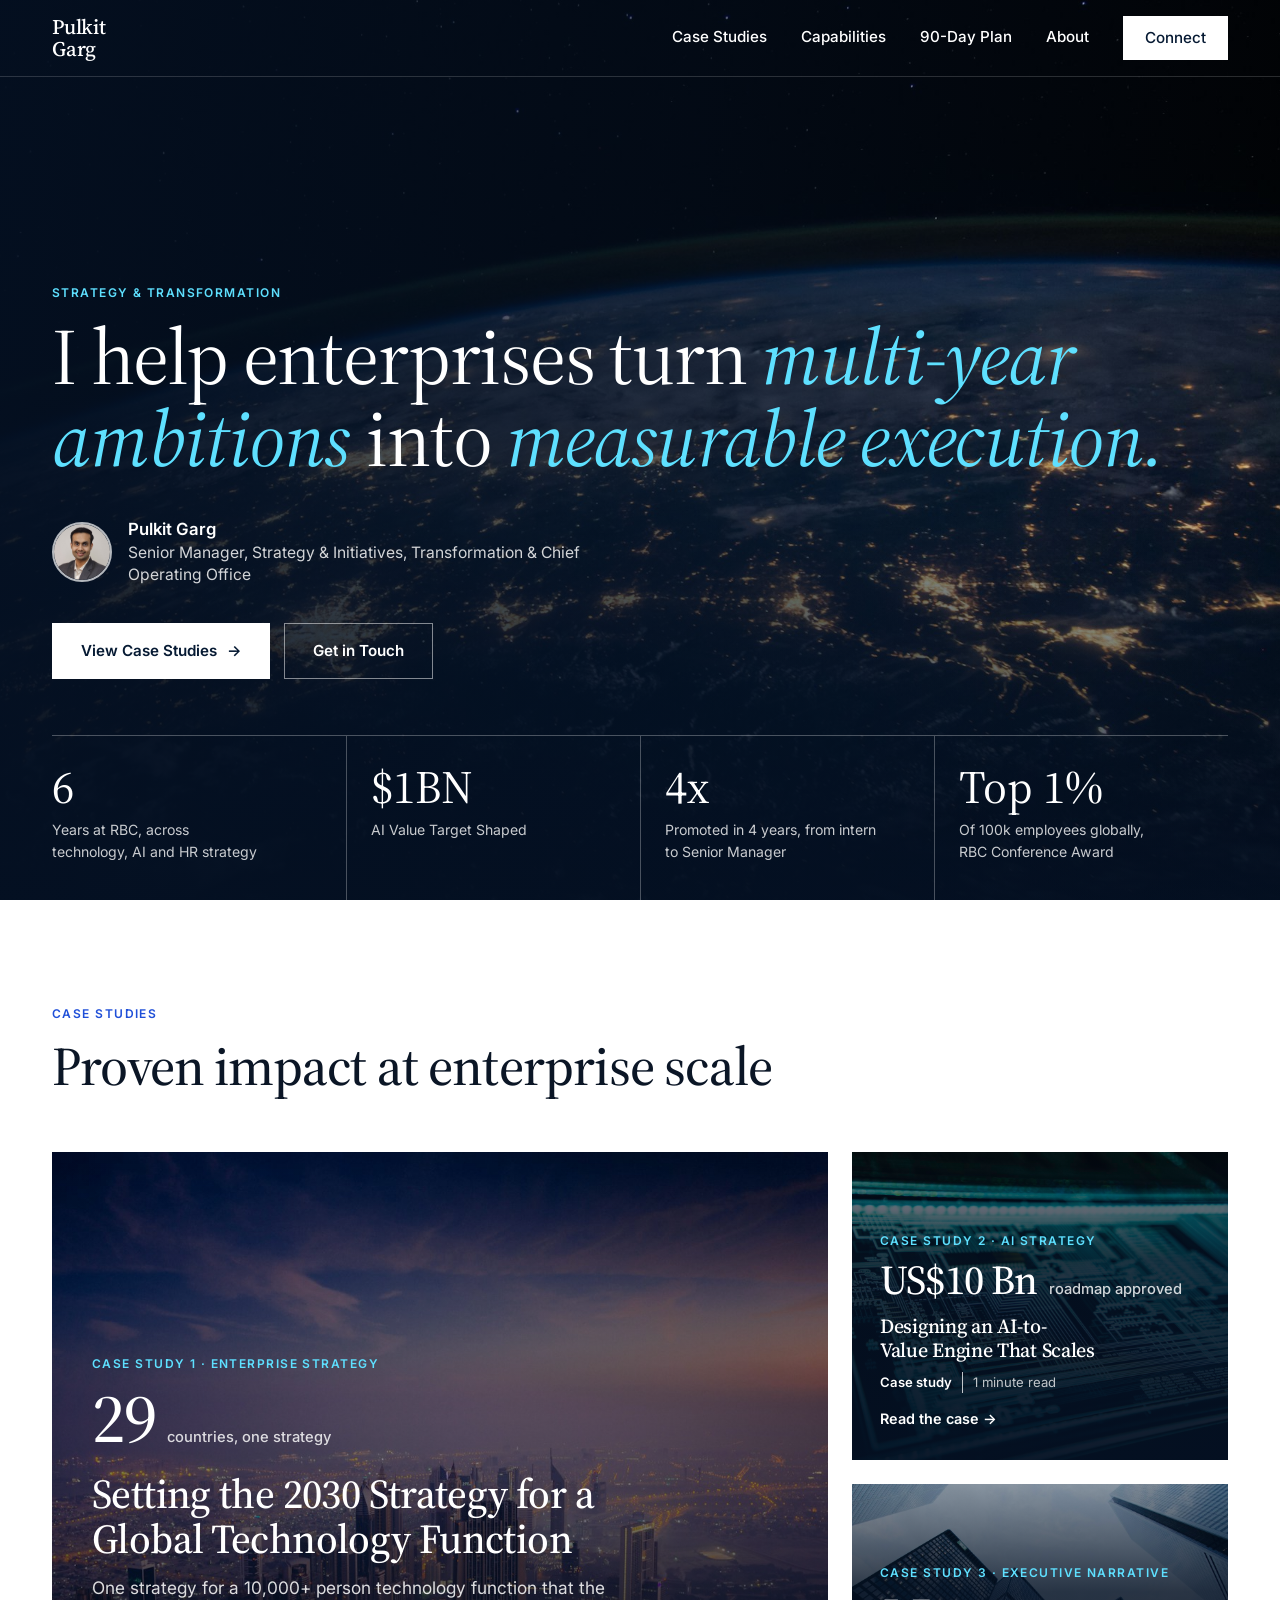
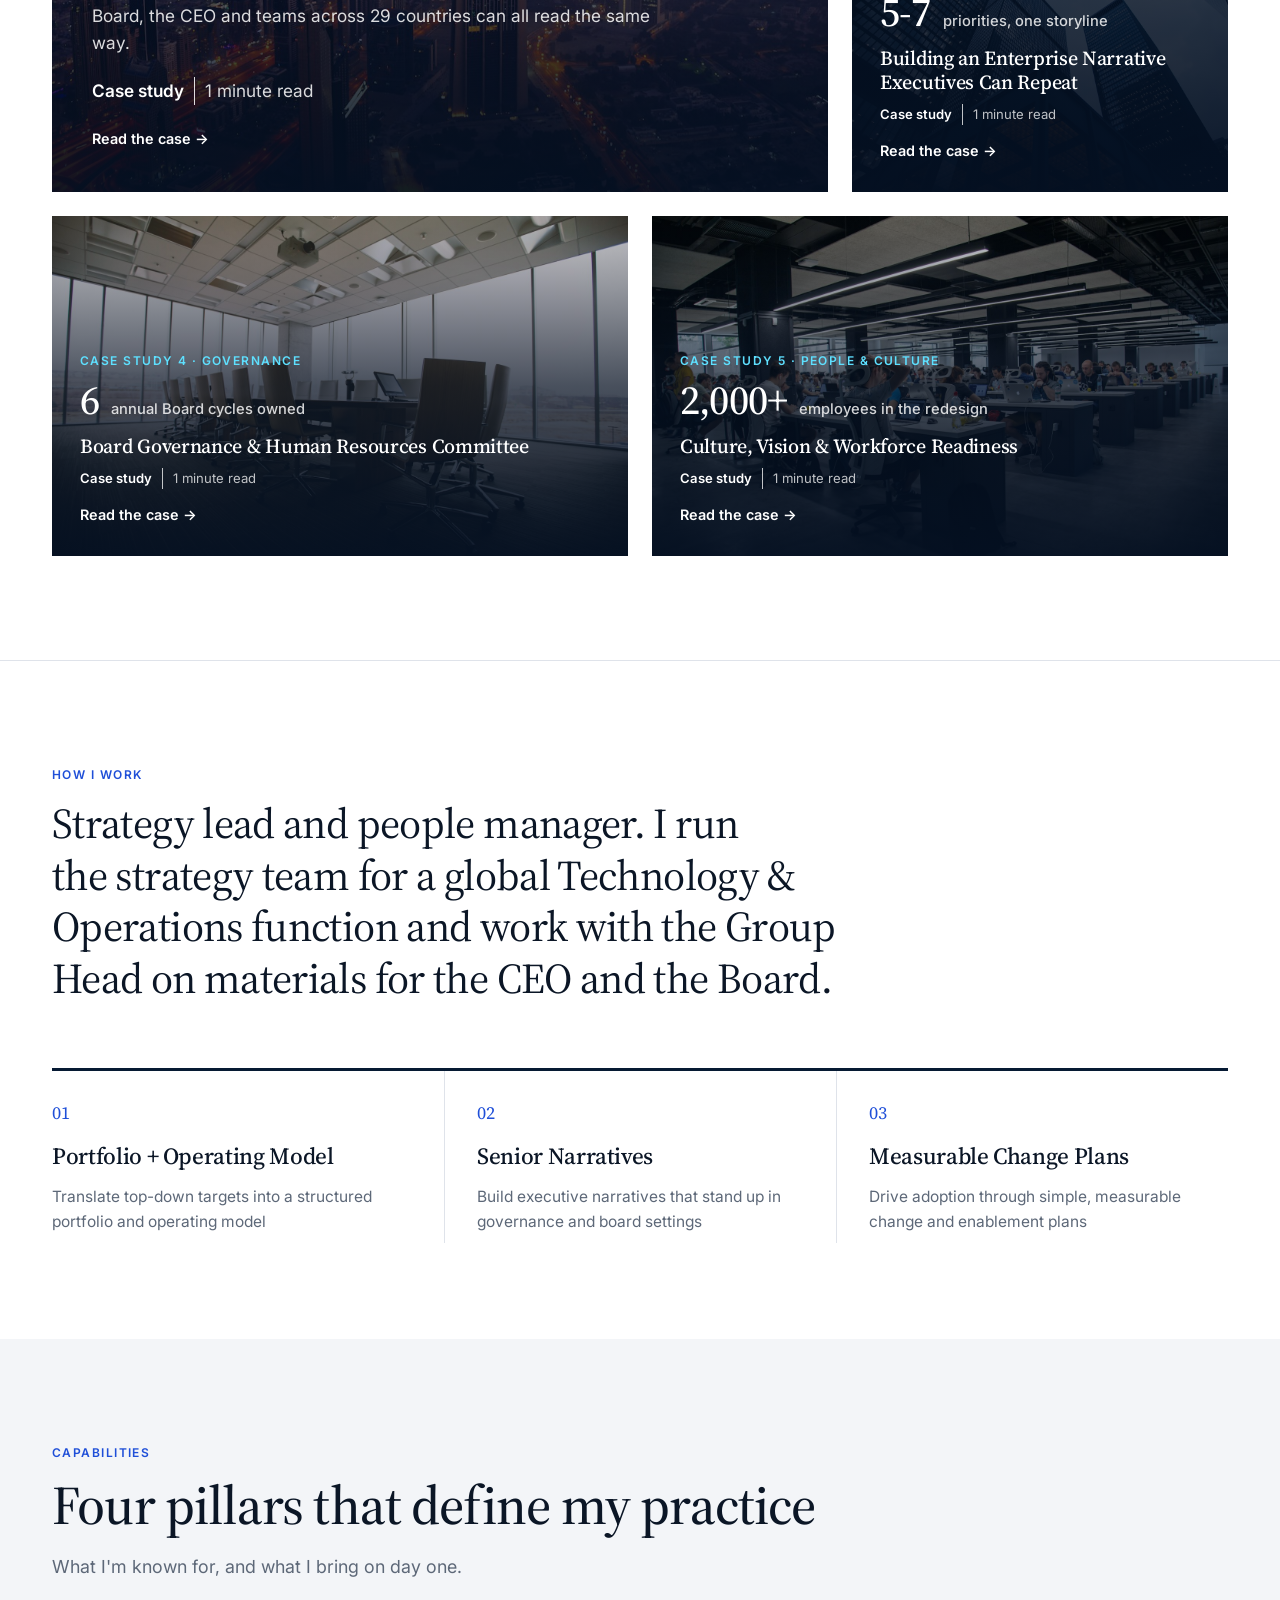
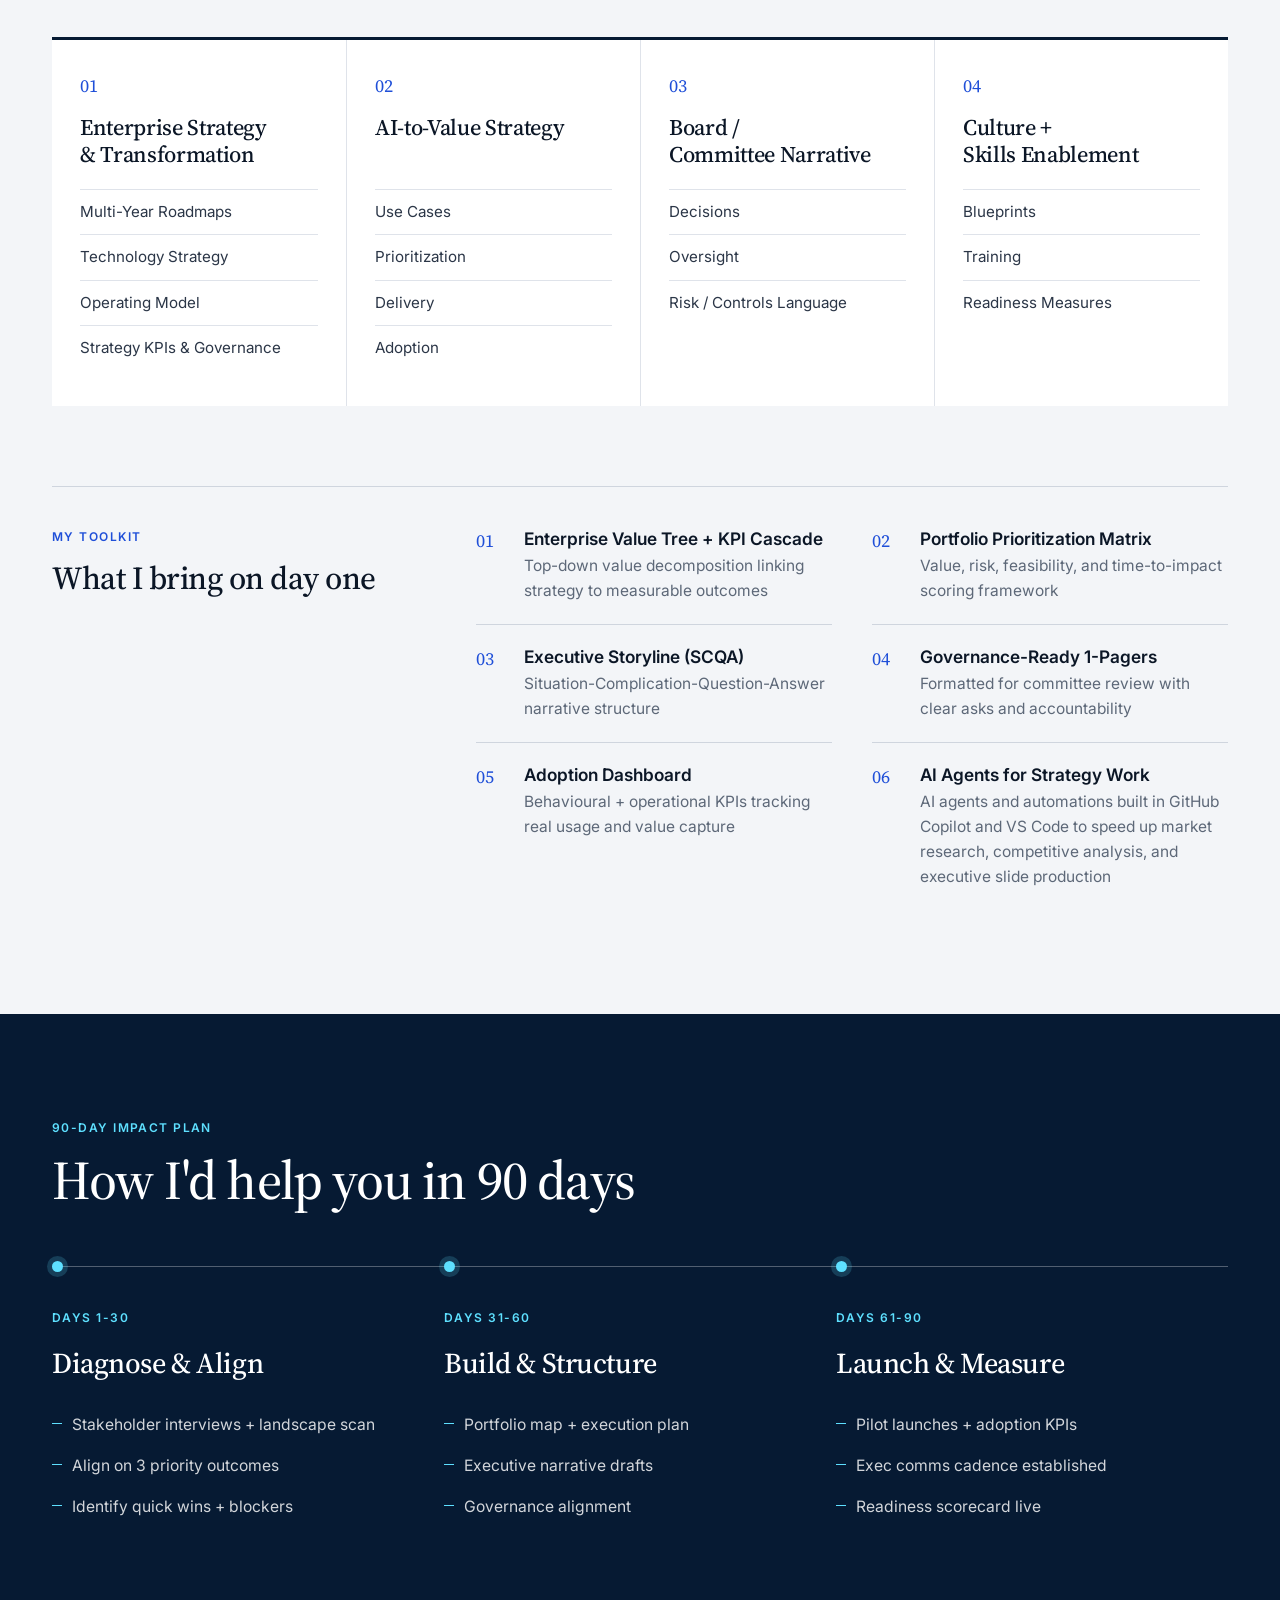
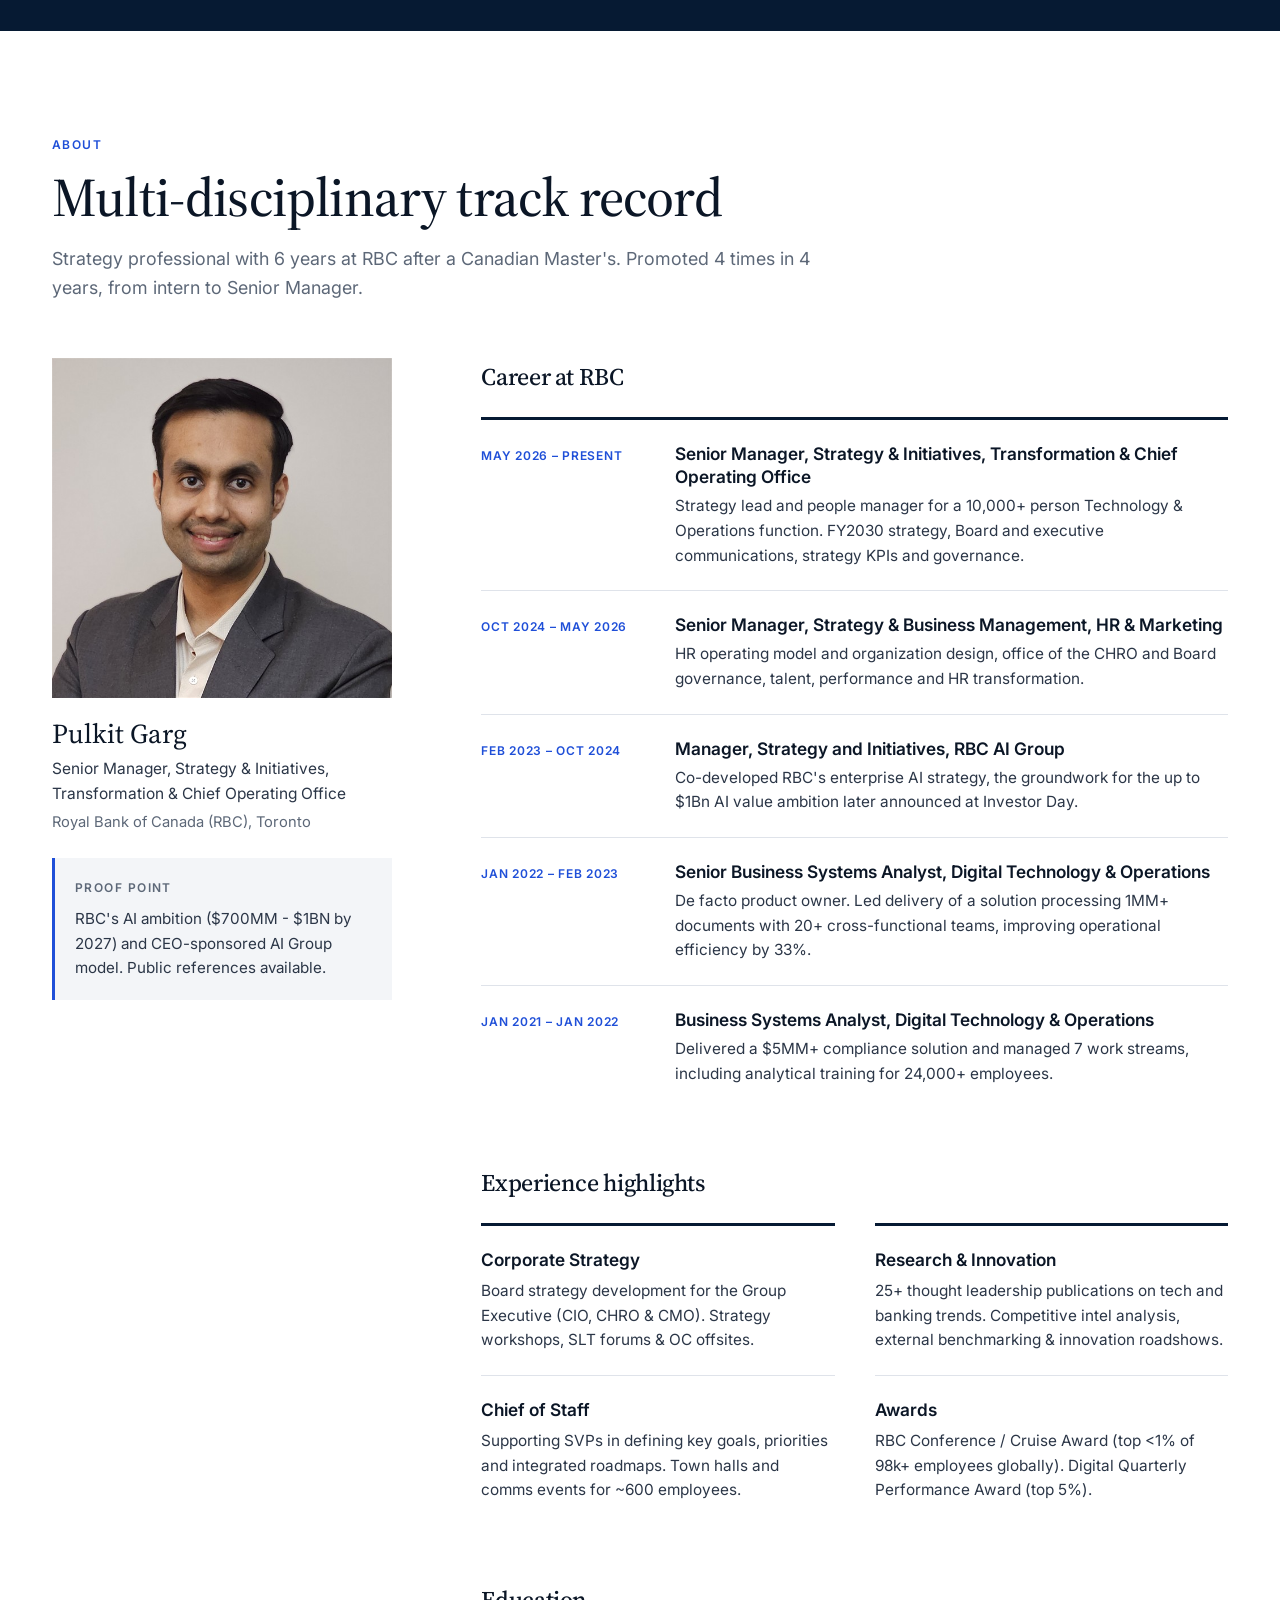
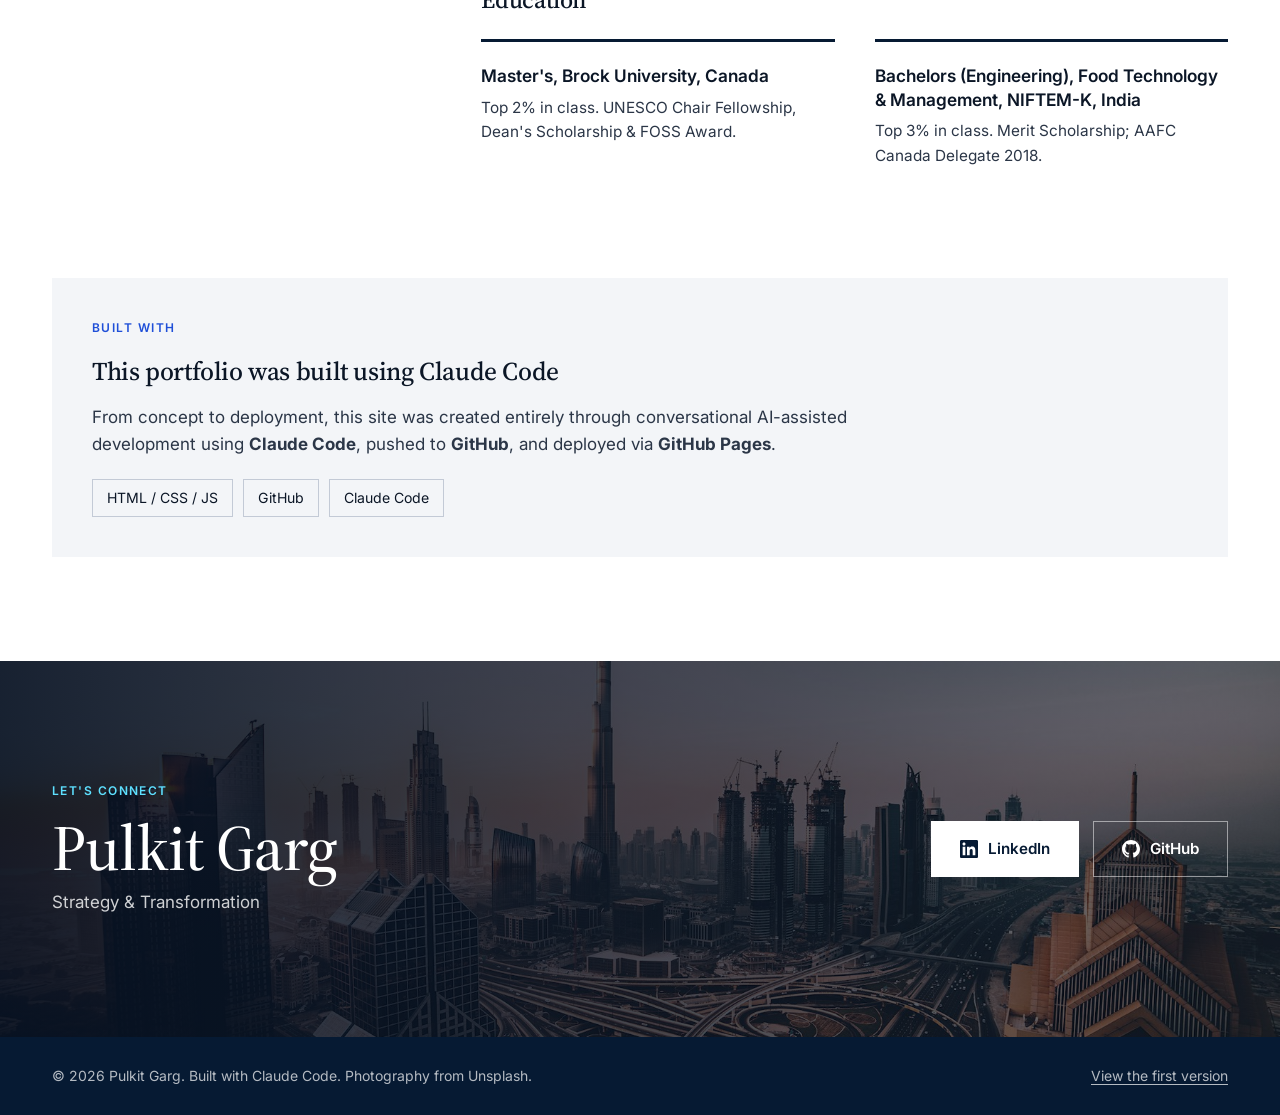
==== commit 451a937b: "Give all five case study cards the same photo-overlay style Co-Authored-By: Claude Fable 5.2 <norepl" ====
--- a/index.html
+++ b/index.html
@@ -114,8 +114,8 @@
                         <span class="read-more">Read the case <span aria-hidden="true">&rarr;</span></span>
                     </div>
                 </a>
-                <a href="#case-4" class="insight reveal" data-case="case-4">
-                    <div class="insight-img"><img src="assets/img/boardroom.jpg" alt="" width="1500" height="900" loading="lazy"></div>
+                <a href="#case-4" class="insight insight-tall insight-wide reveal" data-case="case-4">
+                    <img src="assets/img/boardroom.jpg" alt="" width="1500" height="900" loading="lazy">
                     <div class="insight-body">
                         <p class="kicker">Case Study 4 &middot; Governance</p>
                         <p class="impact"><strong>6</strong> <span>annual Board cycles owned</span></p>
@@ -124,8 +124,8 @@
                         <span class="read-more">Read the case <span aria-hidden="true">&rarr;</span></span>
                     </div>
                 </a>
-                <a href="#case-5" class="insight reveal" data-case="case-5">
-                    <div class="insight-img"><img src="assets/img/office.jpg" alt="" width="1500" height="900" loading="lazy"></div>
+                <a href="#case-5" class="insight insight-tall insight-wide reveal" data-case="case-5">
+                    <img src="assets/img/office.jpg" alt="" width="1500" height="900" loading="lazy">
                     <div class="insight-body">
                         <p class="kicker">Case Study 5 &middot; People &amp; culture</p>
                         <p class="impact"><strong>2,000+</strong> <span>employees in the redesign</span></p>
--- a/style.css
+++ b/style.css
@@ -178,12 +178,14 @@
 .insight-lead, .insight-tall { overflow: hidden; background: var(--navy); color: #fff; justify-content: flex-end; isolation: isolate; }
 .insight-lead { grid-column: span 4; grid-row: span 2; min-height: 640px; }
 .insight-tall { grid-column: span 2; min-height: 308px; }
+.insight-wide { grid-column: span 3; min-height: 340px; }
 .insight-lead > img, .insight-tall > img { position: absolute; inset: 0; z-index: -2; }
 .insight-lead::after, .insight-tall::after {
     content: ''; position: absolute; inset: 0; z-index: -1;
     background: linear-gradient(0deg, rgba(4,16,34,.94) 0%, rgba(4,16,34,.55) 45%, rgba(4,16,34,.05) 100%);
 }
 .insight-tall::after { background: linear-gradient(0deg, rgba(4,16,34,.96) 0%, rgba(4,16,34,.84) 65%, rgba(4,16,34,.4) 100%); }
+.insight-wide::after { background: linear-gradient(0deg, rgba(4,16,34,.95) 0%, rgba(4,16,34,.72) 50%, rgba(4,16,34,.2) 100%); }
 .insight-lead .insight-body, .insight-tall .insight-body { padding: 28px; }
 .insight-lead .insight-body { padding: 40px; max-width: 640px; }
 .insight-lead h3, .insight-tall h3, .insight-lead:hover h3, .insight-tall:hover h3 { color: #fff; }
@@ -370,6 +372,7 @@
     .insights-grid { grid-template-columns: repeat(2, 1fr); }
     .insight, .insight-tall, .insights-grid > .insight:not(.insight-lead):not(.insight-tall) { grid-column: span 1; }
     .insight-lead { grid-column: 1 / -1; grid-row: auto; min-height: 460px; }
+    .insight-wide { min-height: 308px; }
     .pillars { grid-template-columns: 1fr 1fr; }
     .pillar:nth-child(3) { border-left: 0; }
     .pillar:nth-child(n+3) { border-top: 1px solid var(--line); }
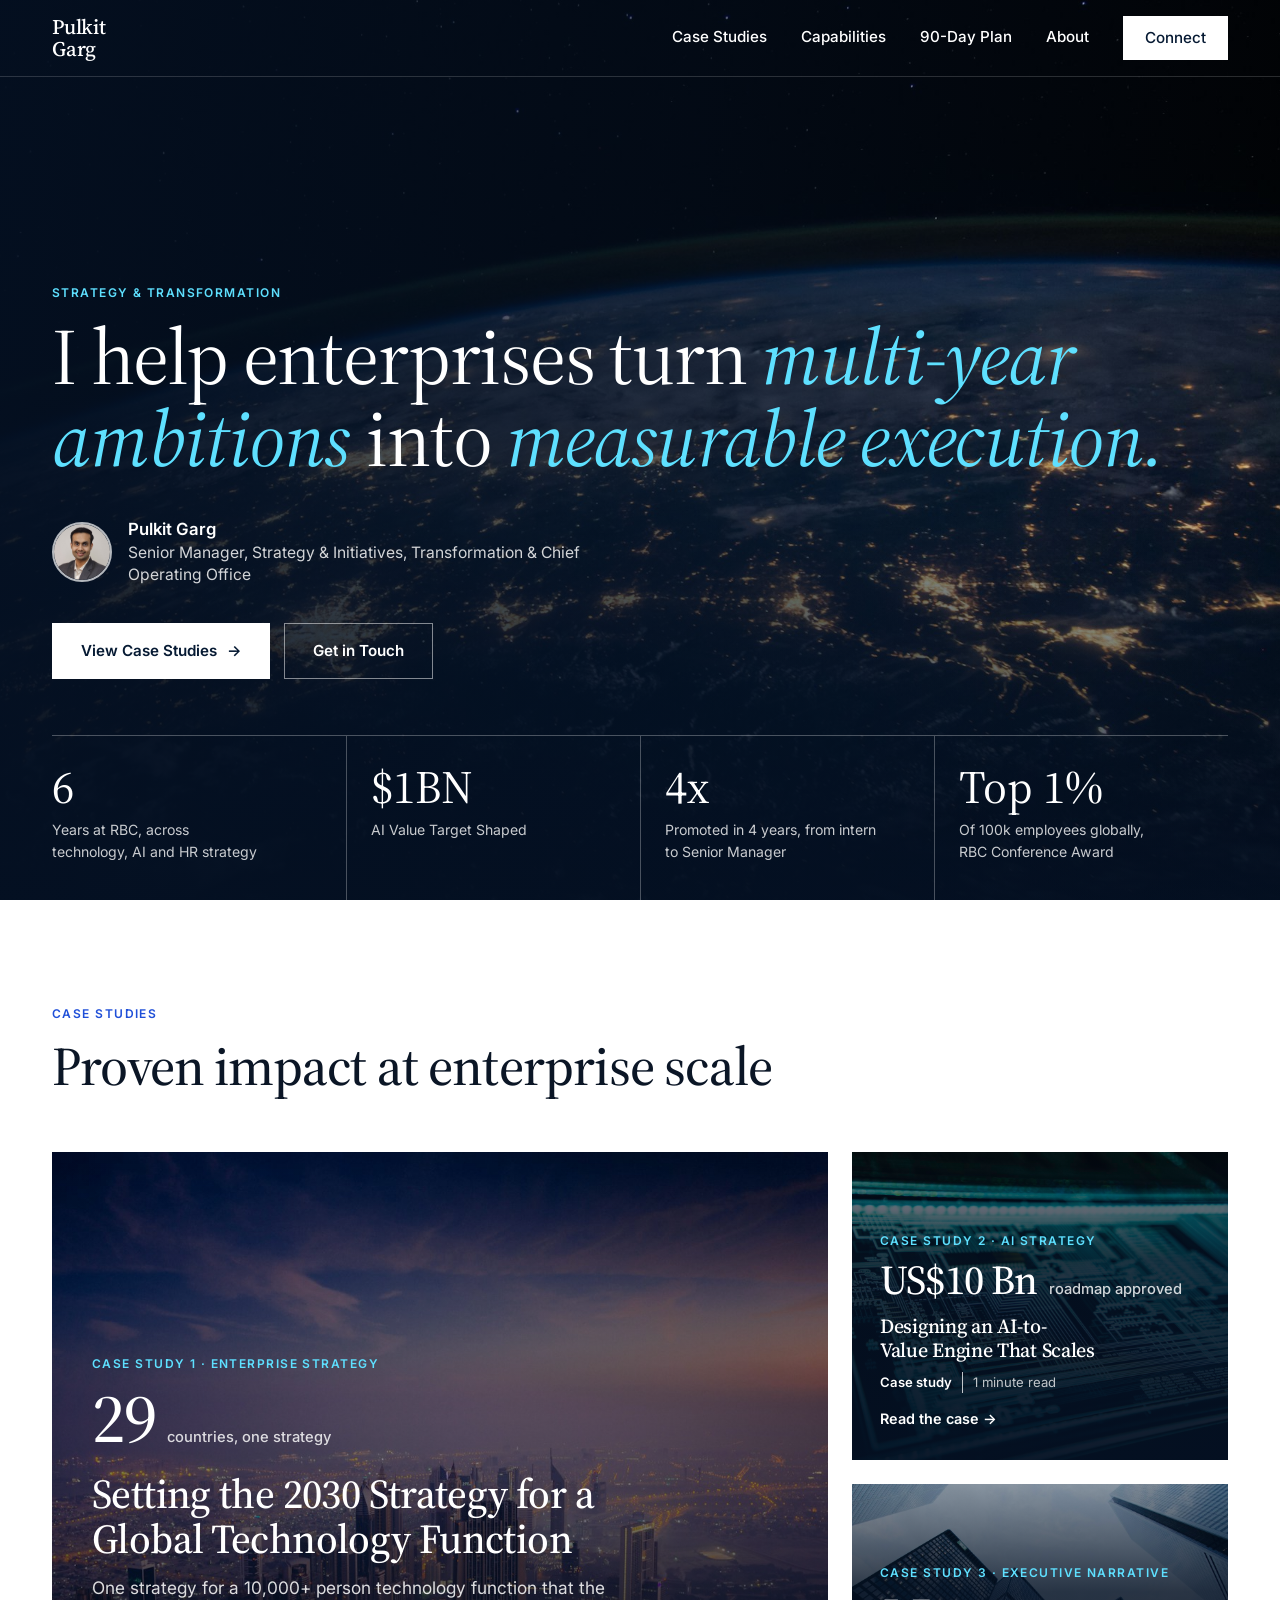
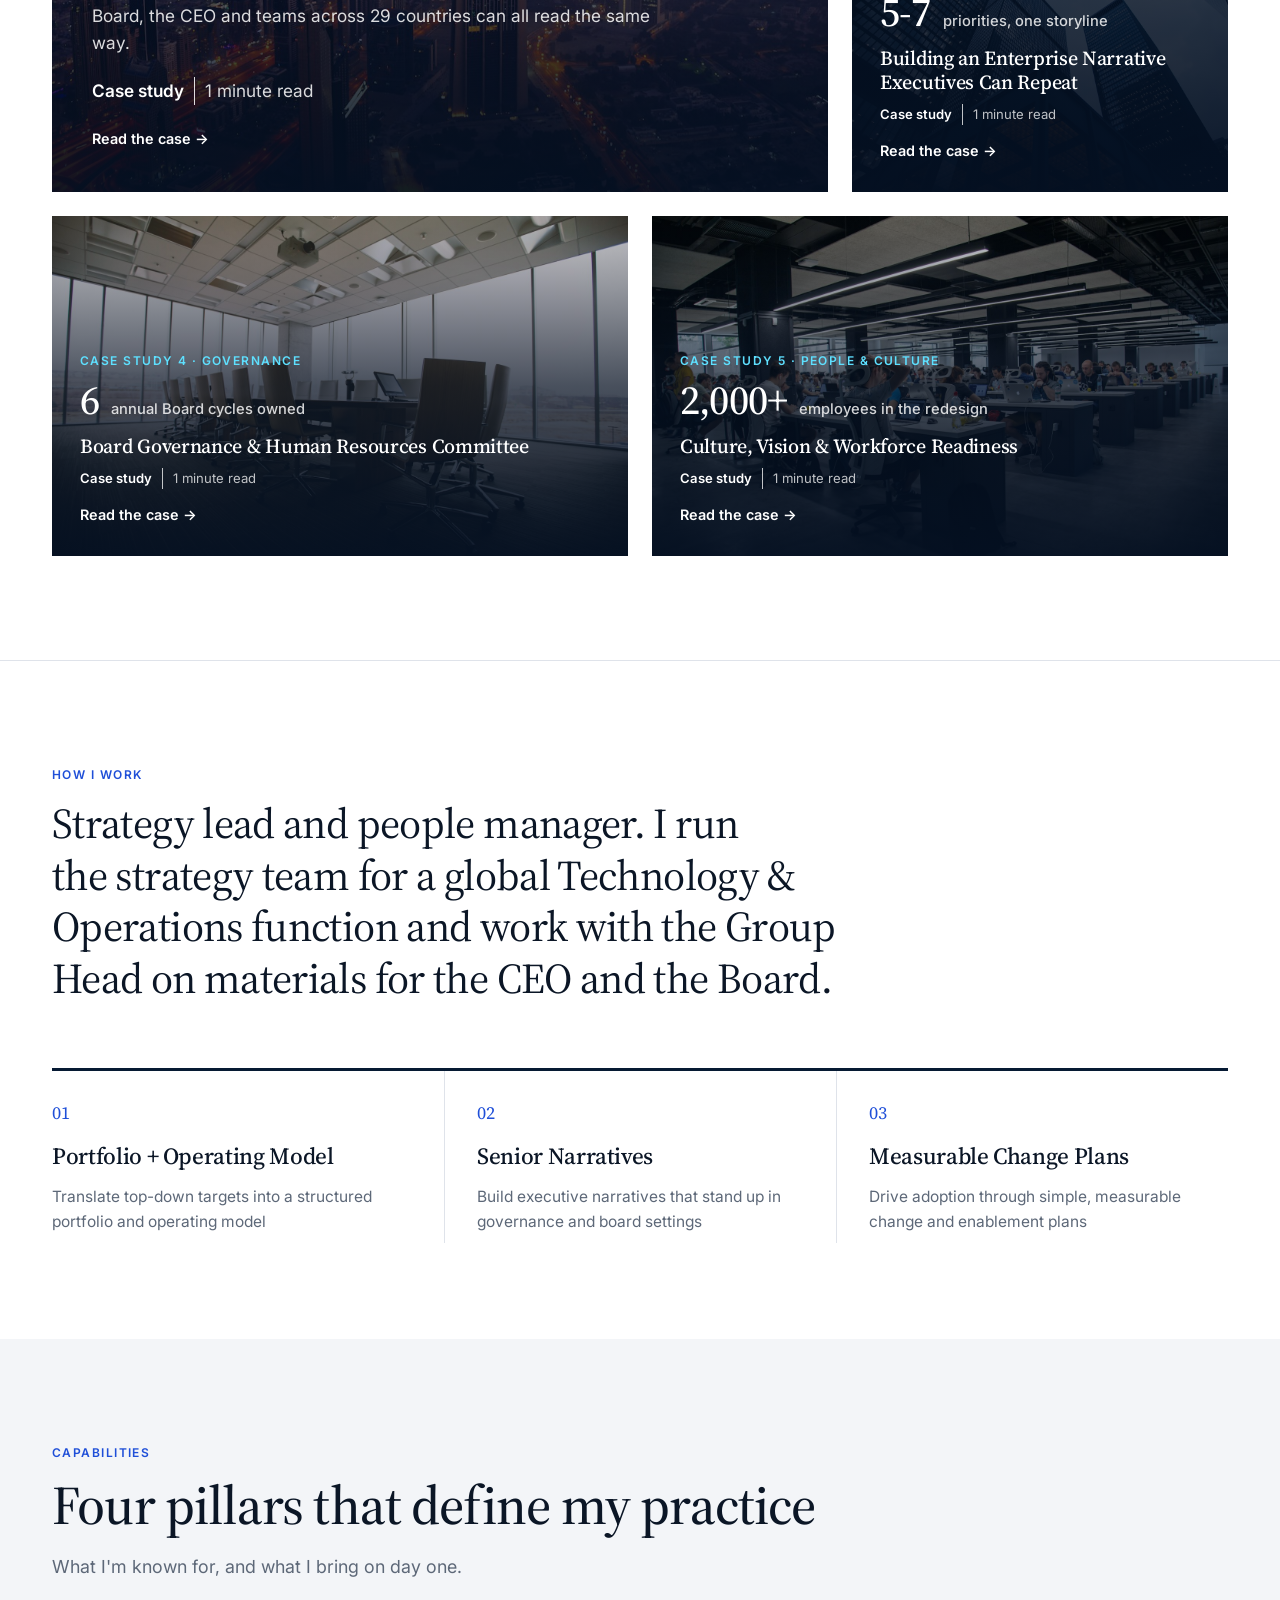
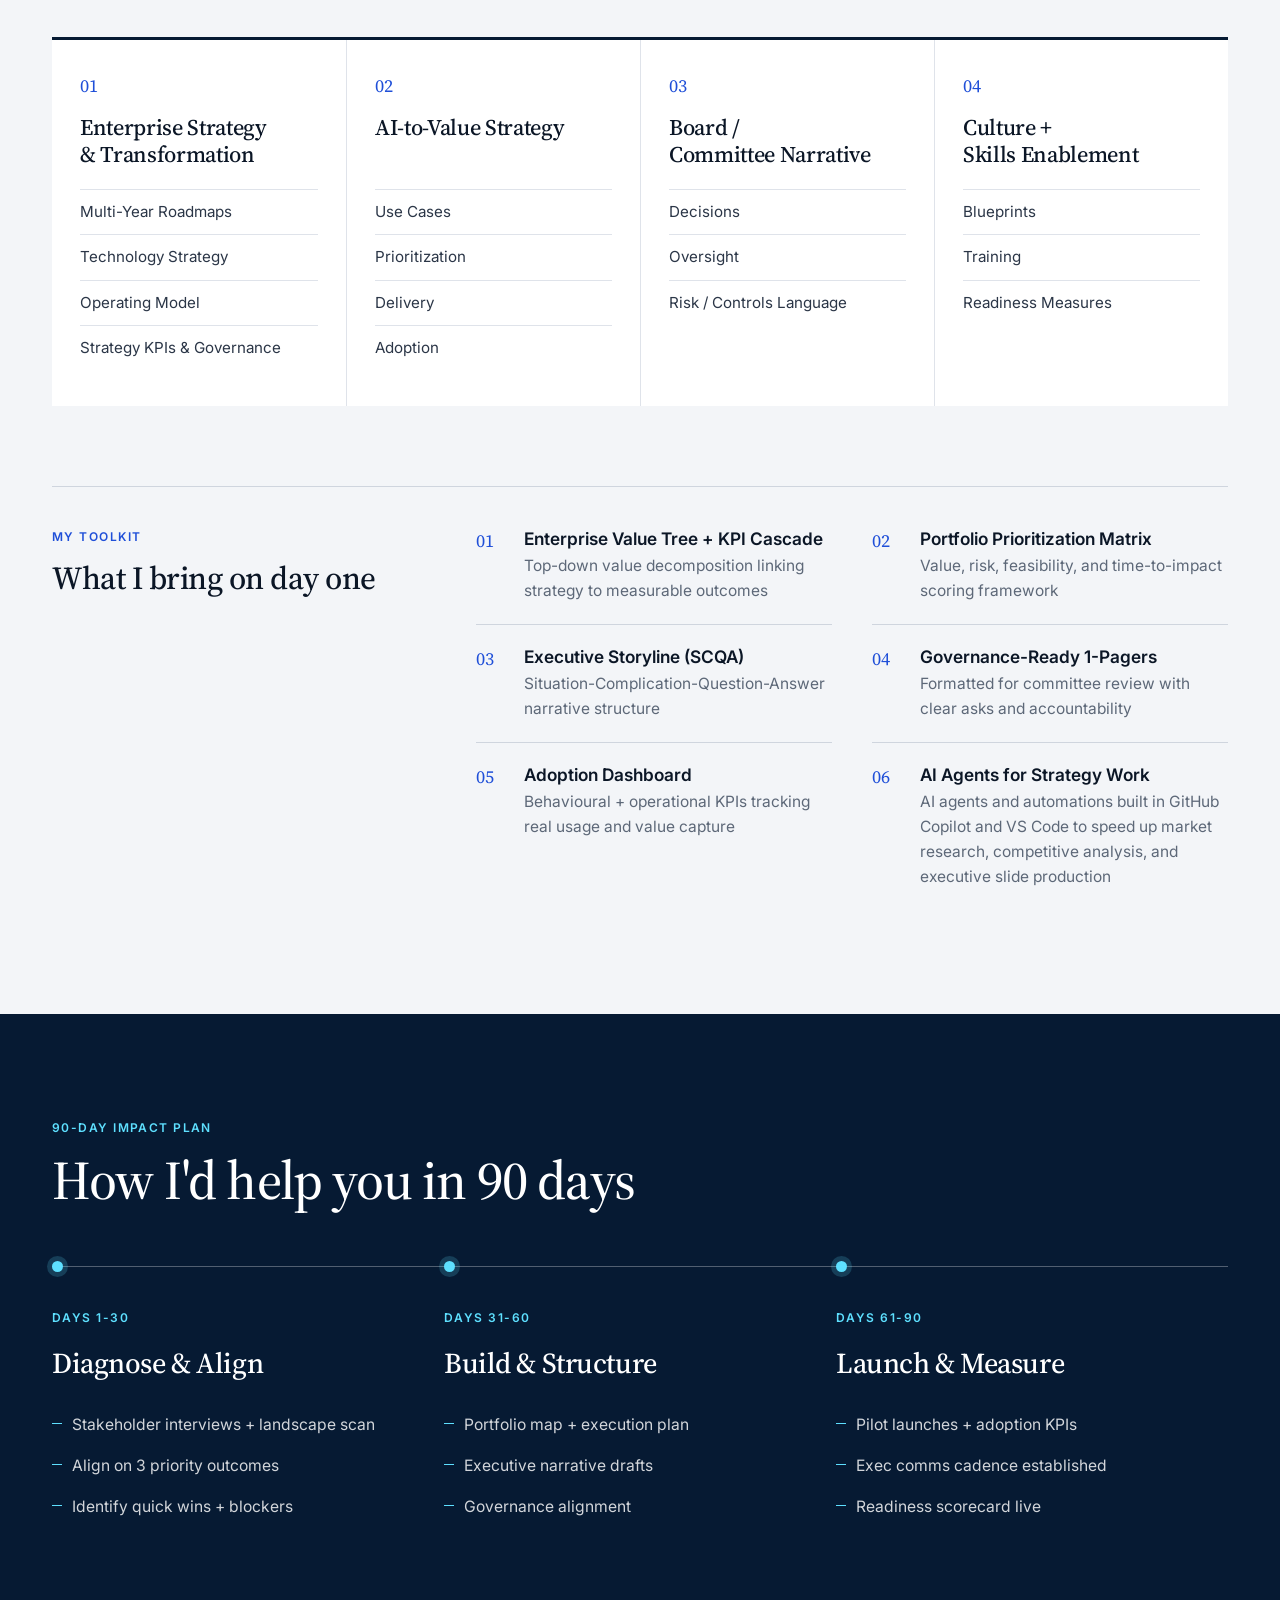
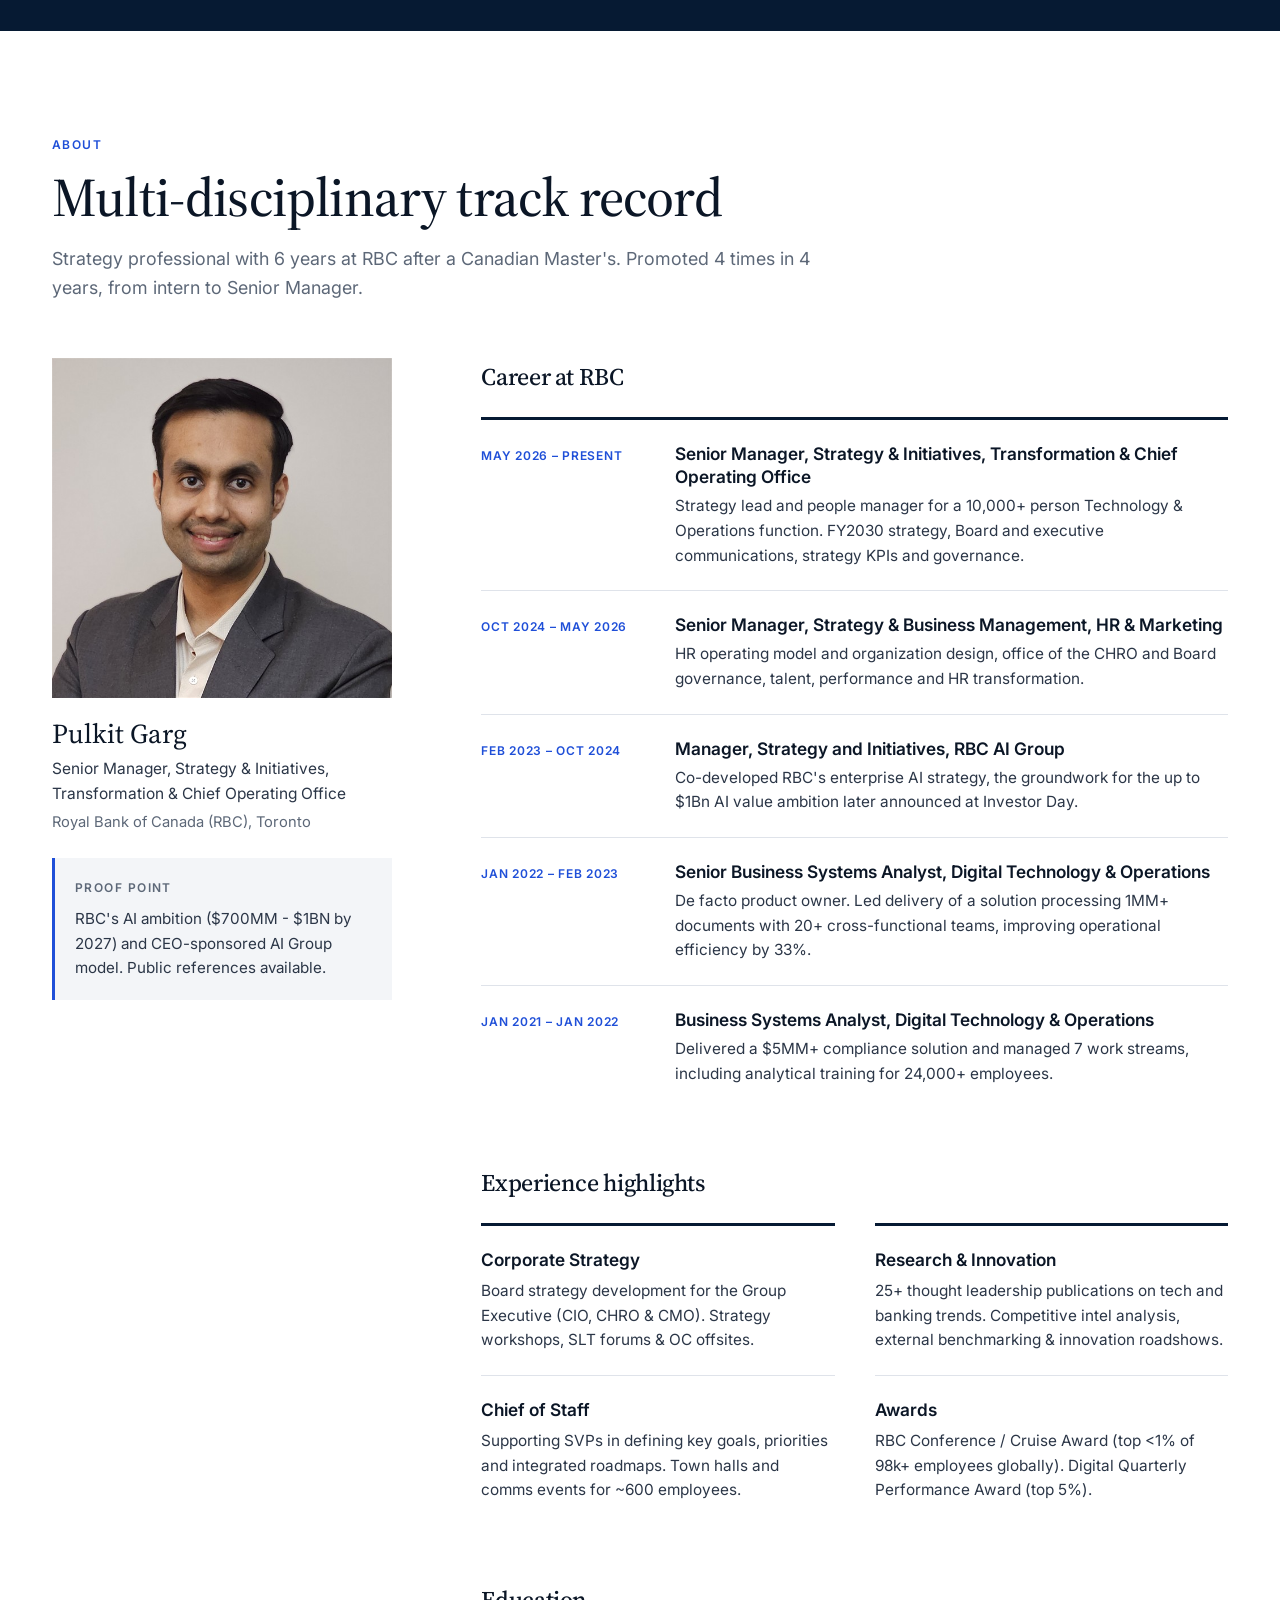
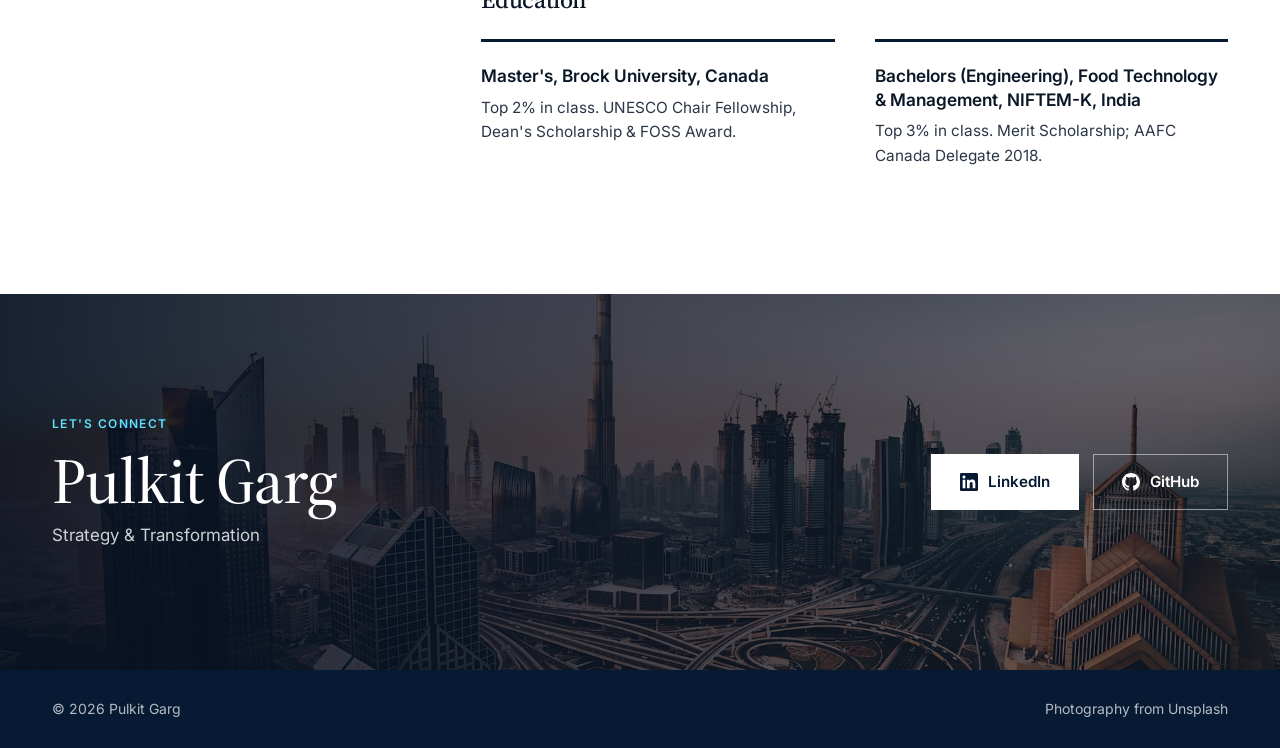
==== commit dfbc0f0a: "Remove the Built With section and the first-version footer link Co-Authored-By: Claude Fable 5.2 <no" ====
--- a/index.html
+++ b/index.html
@@ -726,17 +726,6 @@
                     </div>
                 </div>
             </div>
-
-            <div class="built">
-                <p class="eyebrow">Built With</p>
-                <h3>This portfolio was built using Claude Code</h3>
-                <p>From concept to deployment, this site was created entirely through conversational AI-assisted development using <strong>Claude Code</strong>, pushed to <strong>GitHub</strong>, and deployed via <strong>GitHub Pages</strong>.</p>
-                <ul class="chips">
-                    <li>HTML / CSS / JS</li>
-                    <li>GitHub</li>
-                    <li>Claude Code</li>
-                </ul>
-            </div>
         </div>
     </section>
 
@@ -767,8 +756,8 @@
     <!-- Footer -->
     <footer class="footer">
         <div class="container footer-inner">
-            <p>&copy; 2026 Pulkit Garg. Built with Claude Code. Photography from Unsplash.</p>
-            <p><a href="v1/">View the first version</a></p>
+            <p>&copy; 2026 Pulkit Garg</p>
+            <p>Photography from Unsplash</p>
         </div>
     </footer>
 
--- a/style.css
+++ b/style.css
@@ -328,9 +328,6 @@
 .exp { padding: 22px 0; border-top: 1px solid var(--line); }
 .exp:nth-child(-n+2) { border-top: 3px solid var(--navy); }
 .exp h4 { font-size: 1.08rem; margin-bottom: 8px; }
-.built { margin-top: 88px; padding: 40px; background: var(--tint); }
-.built h3 { font-size: 1.6rem; margin-bottom: 12px; }
-.built p:not(.eyebrow) { max-width: 70ch; margin-bottom: 20px; }
 
 /* Connect */
 .connect { position: relative; isolation: isolate; overflow: hidden; background: var(--navy-2); color: #fff; padding: 120px 0; }
@@ -344,8 +341,6 @@
 /* Footer */
 .footer { background: var(--navy); color: rgba(255,255,255,.7); font-size: 0.875rem; padding: 28px 0; }
 .footer-inner { display: flex; flex-wrap: wrap; justify-content: space-between; gap: 8px 24px; }
-.footer a { text-decoration: underline; text-underline-offset: 3px; }
-.footer a:hover { color: #fff; }
 
 /* Reveal (only when JS is on) */
 .js .reveal { opacity: 0; transform: translateY(20px); transition: opacity .7s ease, transform .7s ease; }
@@ -413,7 +408,6 @@
     .case-close { align-self: flex-end; }
     .timeline li { grid-template-columns: 1fr; gap: 6px; }
     .refs .ref { flex-direction: column; gap: 4px; }
-    .built { padding: 28px 20px; }
     .split { margin-top: 56px; }
     .connect { padding: 88px 0; }
 }
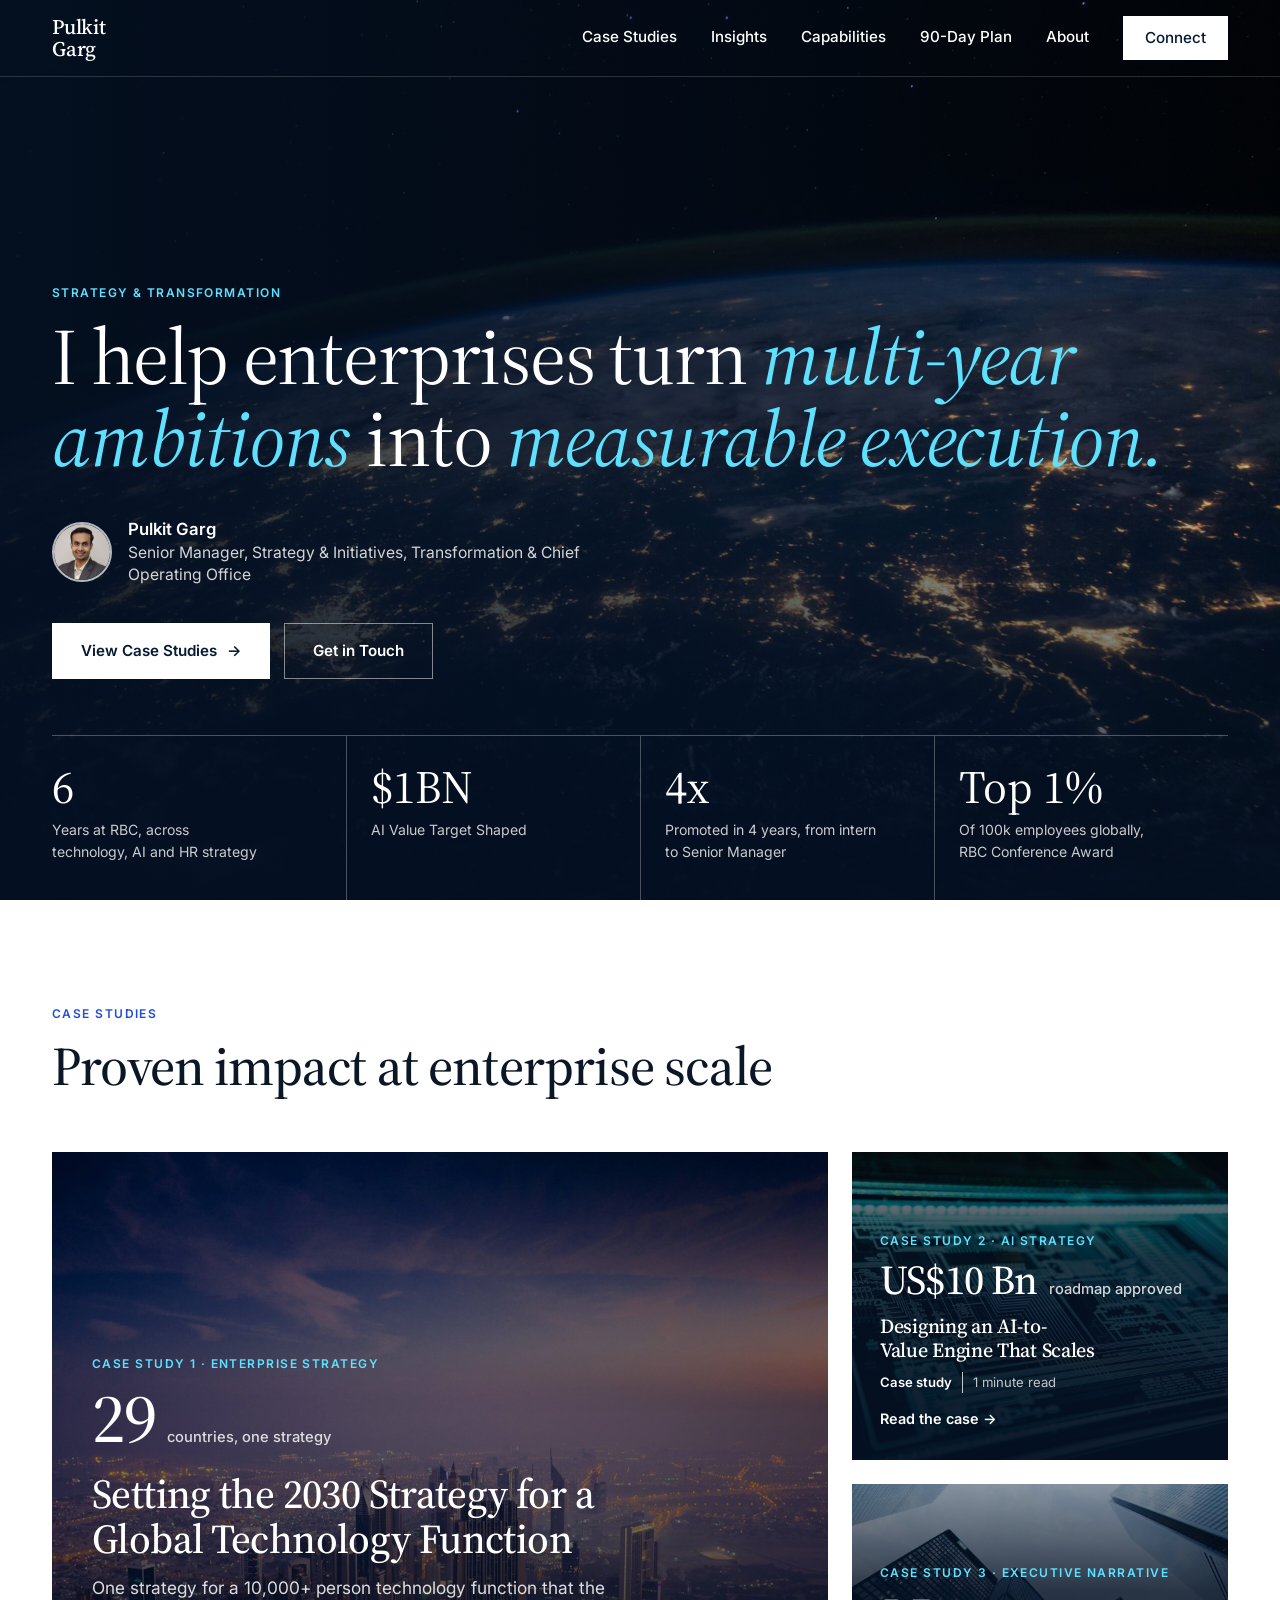
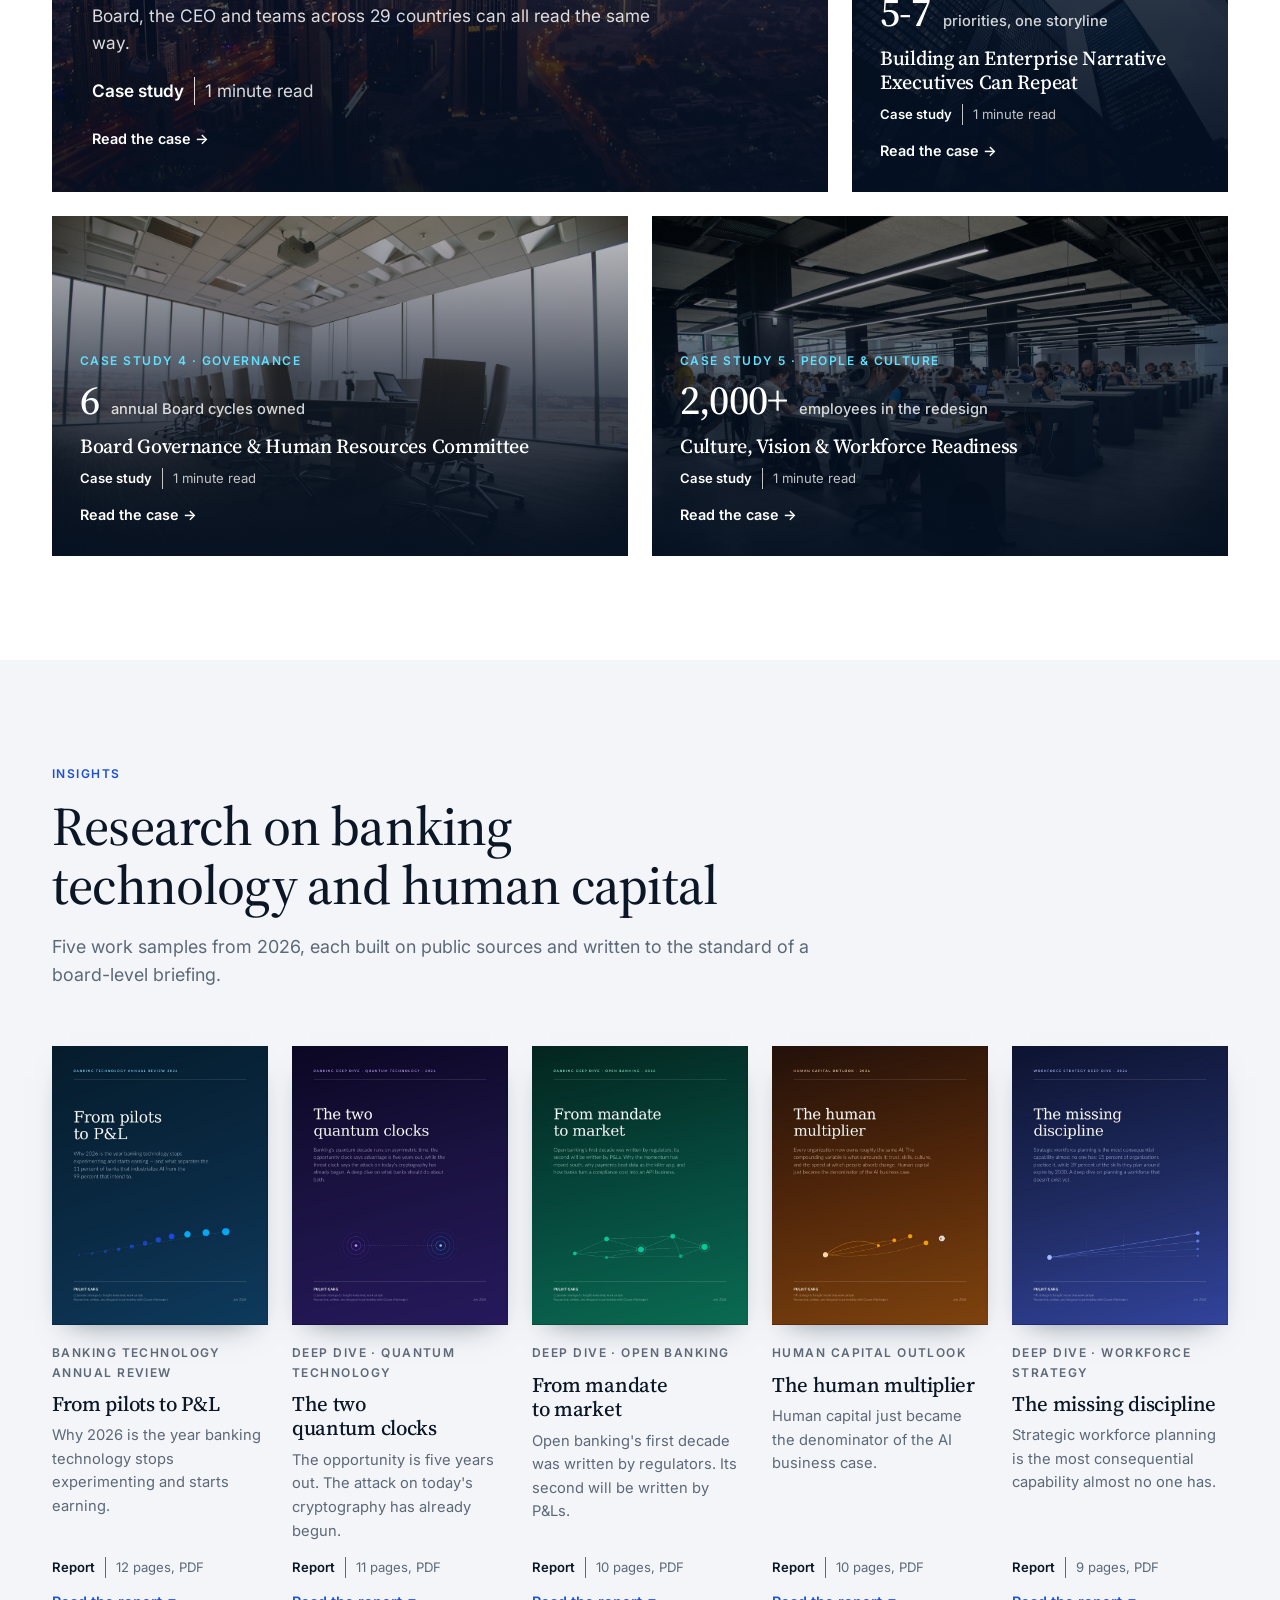
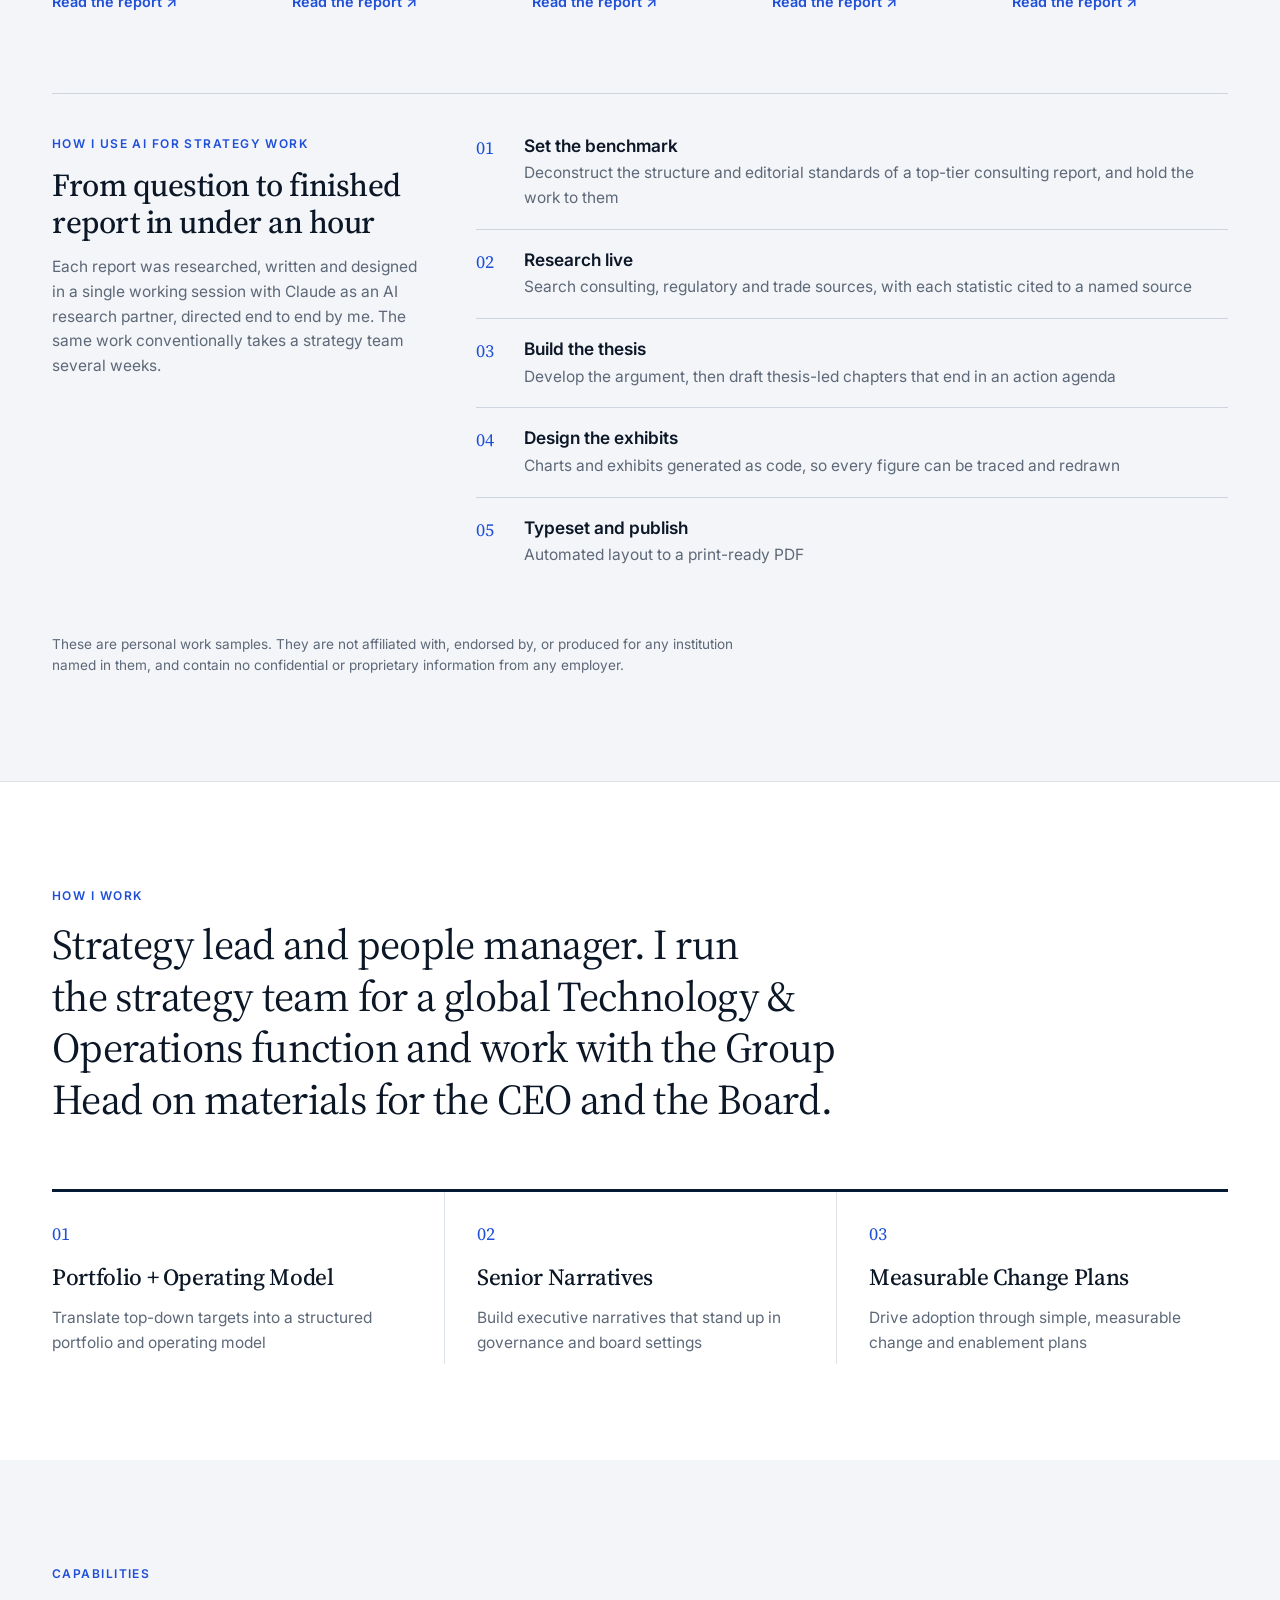
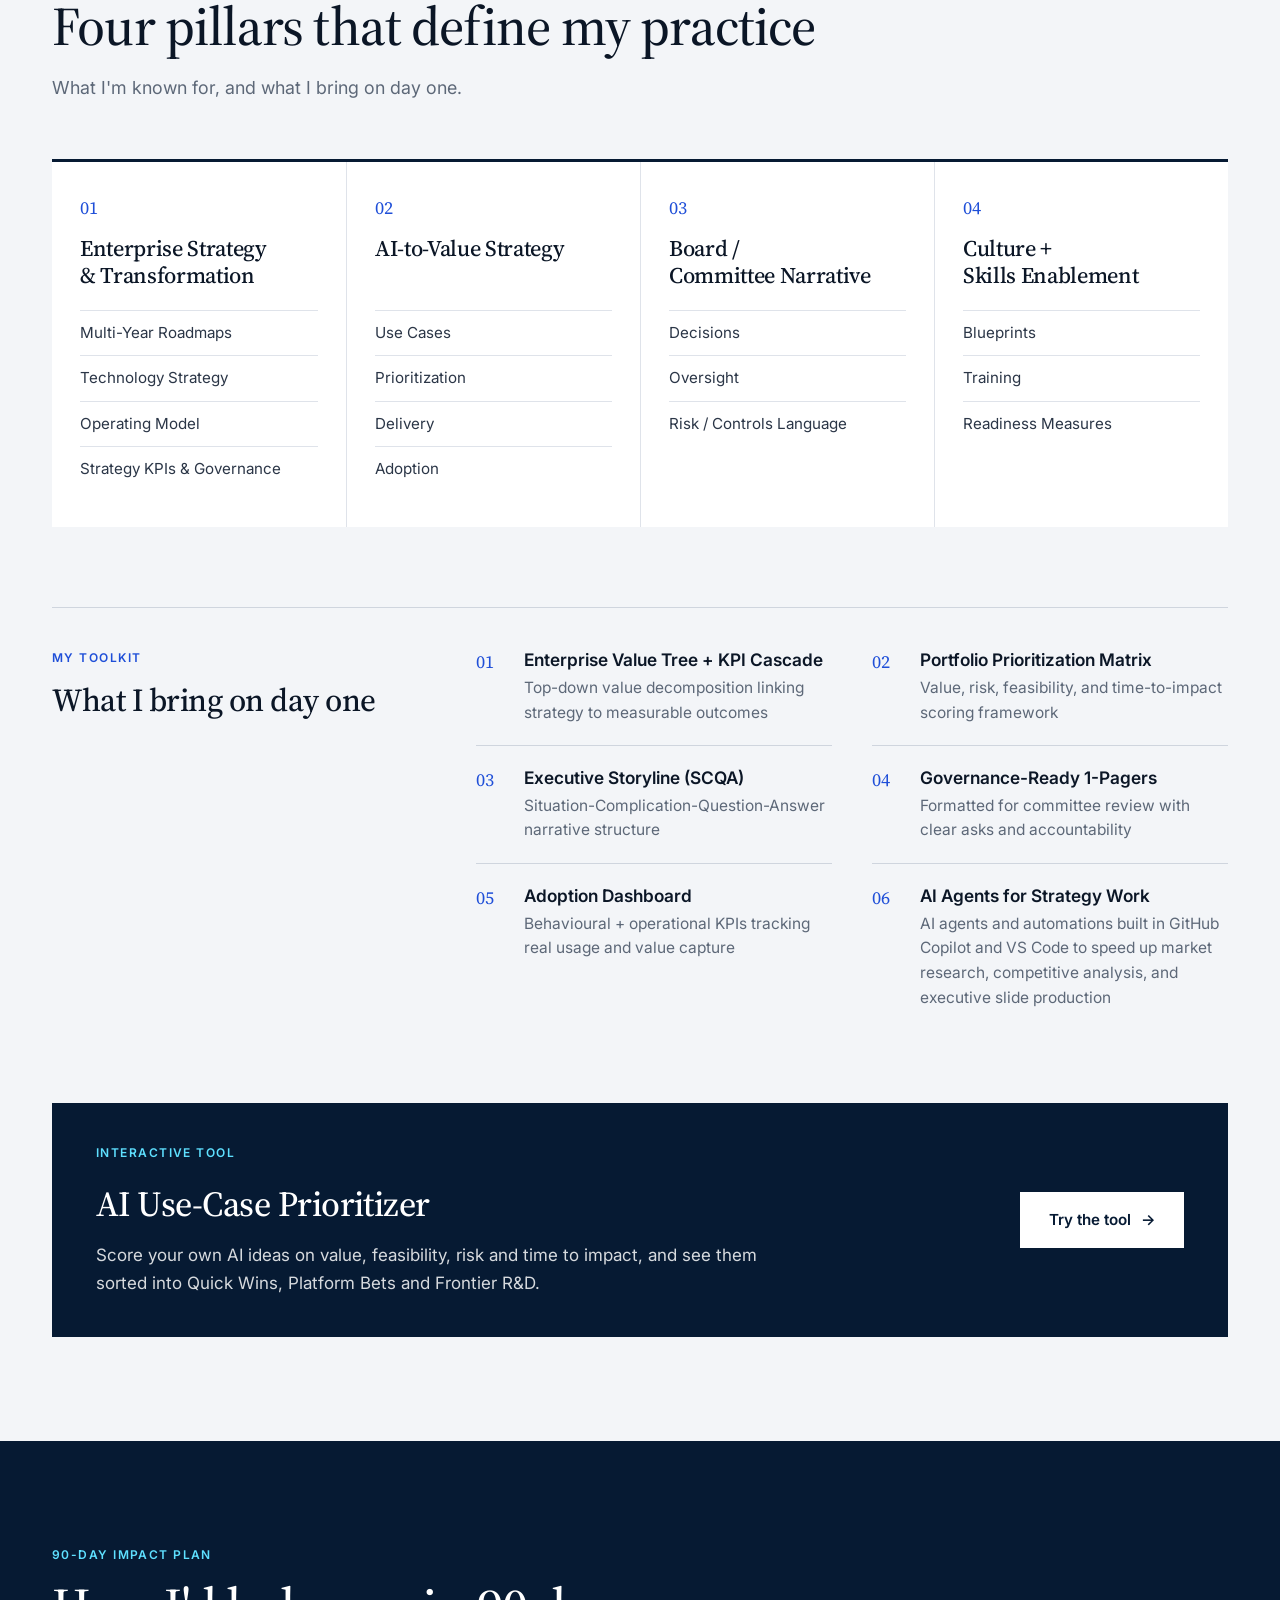
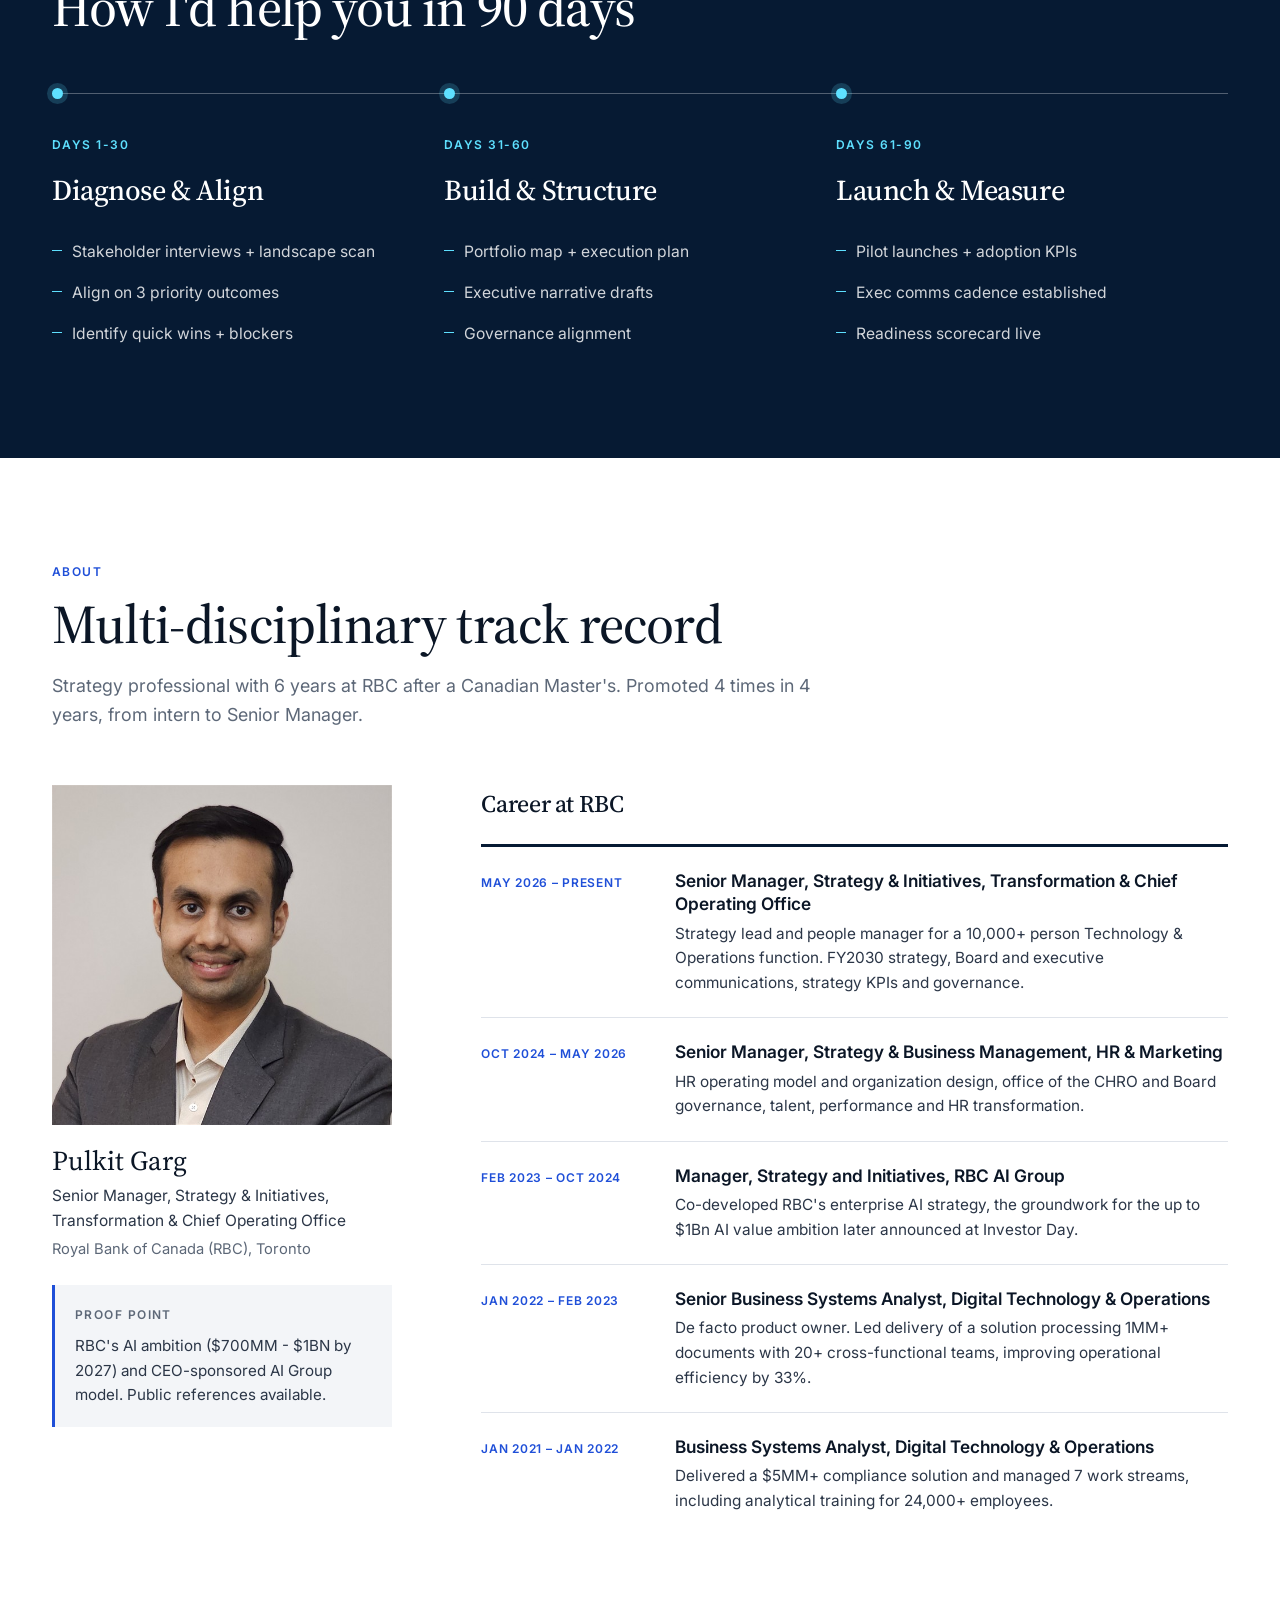
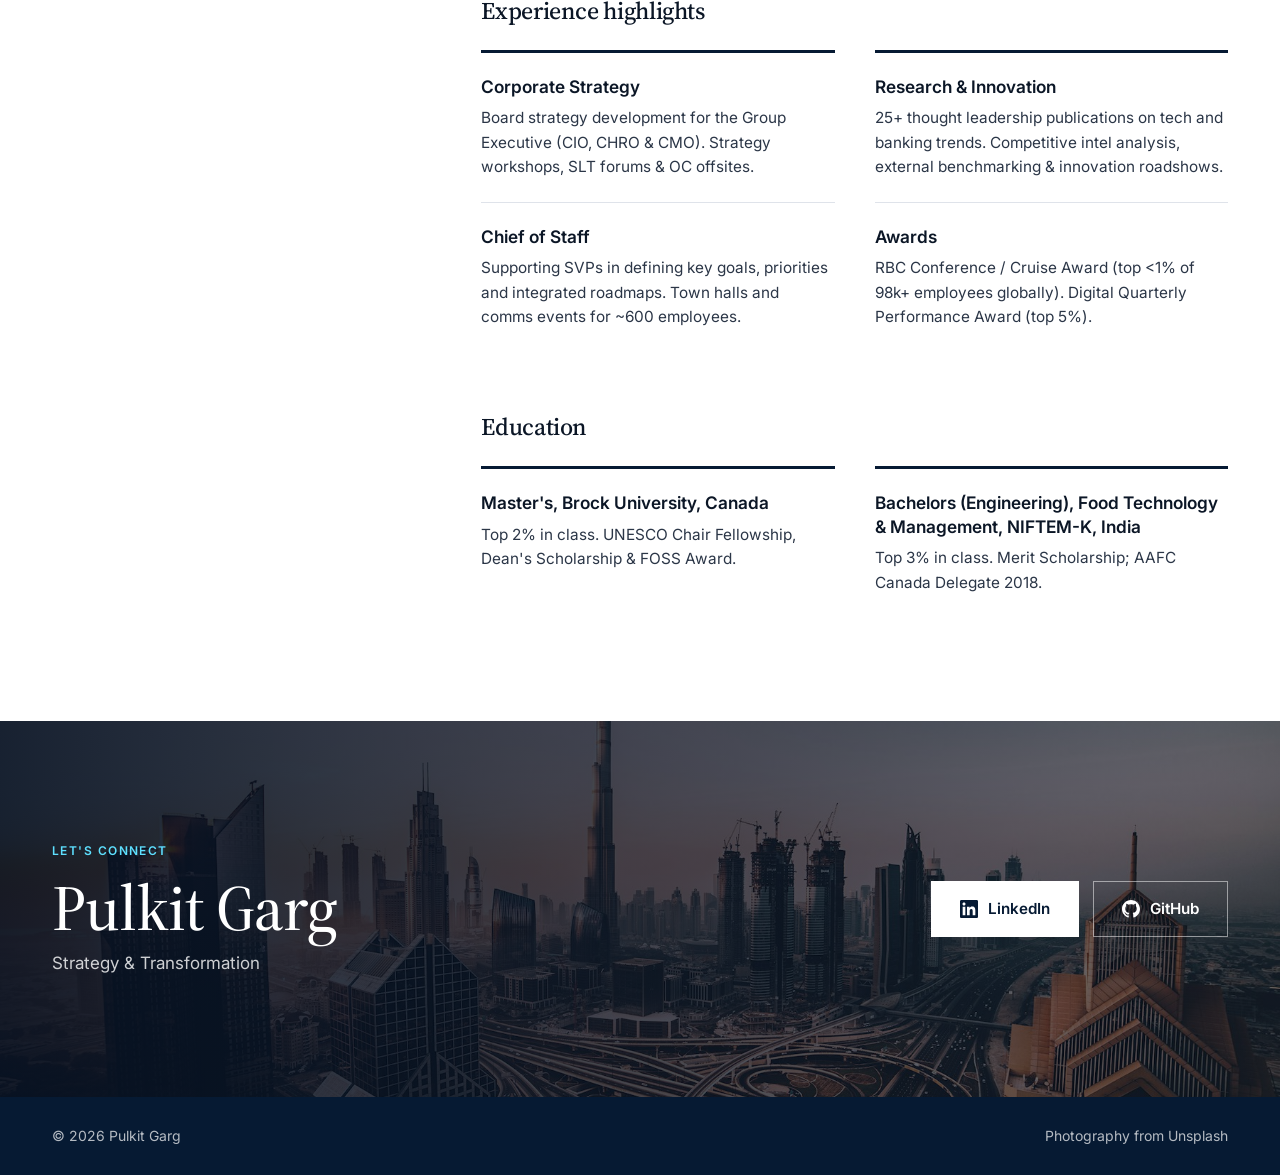
==== commit 638c6d0d: "Preview: add Insights section, AI method steps and AI Use-Case Prioritizer Co-Authored-By: Claude Fa" ====
--- a/index.html
+++ b/index.html
@@ -24,7 +24,8 @@
                 <span>Garg</span>
             </a>
             <nav class="site-nav" id="site-nav" aria-label="Primary">
-                <a href="#insights">Case Studies</a>
+                <a href="#case-studies">Case Studies</a>
+                <a href="#insights">Insights</a>
                 <a href="#capabilities">Capabilities</a>
                 <a href="#plan">90-Day Plan</a>
                 <a href="#about">About</a>
@@ -49,7 +50,7 @@
                 <p><strong>Pulkit Garg</strong><br>Senior Manager, Strategy & Initiatives, Transformation & Chief Operating Office</p>
             </div>
             <div class="hero-cta">
-                <a href="#insights" class="btn btn-light">View Case Studies <span aria-hidden="true">&rarr;</span></a>
+                <a href="#case-studies" class="btn btn-light">View Case Studies <span aria-hidden="true">&rarr;</span></a>
                 <a href="#connect" class="btn btn-ghost">Get in Touch</a>
             </div>
         </div>
@@ -76,7 +77,7 @@
     </section>
 
     <!-- Featured Insights -->
-    <section class="section" id="insights">
+    <section class="section" id="case-studies">
         <div class="container">
             <div class="section-head">
                 <p class="eyebrow">Case Studies</p>
@@ -464,6 +465,115 @@
                 <p class="case-next"><a href="#case-1" data-case="case-1">Next case: Setting the 2030 Strategy for a Global Technology Function <span aria-hidden="true">&rarr;</span></a></p>
             </article>
             </div>
+        </div>
+    </section>
+
+    <!-- Insights -->
+    <section class="section section-tint" id="insights">
+        <div class="container">
+            <div class="section-head">
+                <p class="eyebrow">Insights</p>
+                <h2>Research on banking technology and human capital</h2>
+                <p class="section-intro">Five work samples from 2026, each built on public sources and written to the standard of a board-level briefing.</p>
+            </div>
+            <div class="reports">
+                <a href="assets/reports/from-pilots-to-pl-banking-technology-annual-review-2026.pdf" target="_blank" rel="noopener" class="report reveal">
+                    <div class="report-cover"><img src="assets/reports/cover-from-pilots-to-pl-banking-technology-annual-review-2026.jpg" alt="" width="680" height="880" loading="lazy"></div>
+                    <div class="report-body">
+                        <p class="kicker">Banking Technology Annual Review</p>
+                        <h3>From pilots to P&amp;L</h3>
+                        <p class="report-deck">Why 2026 is the year banking technology stops experimenting and starts earning.</p>
+                        <p class="card-meta"><span>Report</span><span>12 pages, PDF</span></p>
+                        <span class="read-more">Read the report <span aria-hidden="true">&nearr;</span></span>
+                    </div>
+                </a>
+                <a href="assets/reports/the-two-quantum-clocks-banking-quantum-deep-dive-2026.pdf" target="_blank" rel="noopener" class="report reveal">
+                    <div class="report-cover"><img src="assets/reports/cover-the-two-quantum-clocks-banking-quantum-deep-dive-2026.jpg" alt="" width="680" height="880" loading="lazy"></div>
+                    <div class="report-body">
+                        <p class="kicker">Deep dive &middot; Quantum technology</p>
+                        <h3>The two quantum clocks</h3>
+                        <p class="report-deck">The opportunity is five years out. The attack on today's cryptography has already begun.</p>
+                        <p class="card-meta"><span>Report</span><span>11 pages, PDF</span></p>
+                        <span class="read-more">Read the report <span aria-hidden="true">&nearr;</span></span>
+                    </div>
+                </a>
+                <a href="assets/reports/from-mandate-to-market-open-banking-deep-dive-2026.pdf" target="_blank" rel="noopener" class="report reveal">
+                    <div class="report-cover"><img src="assets/reports/cover-from-mandate-to-market-open-banking-deep-dive-2026.jpg" alt="" width="680" height="880" loading="lazy"></div>
+                    <div class="report-body">
+                        <p class="kicker">Deep dive &middot; Open banking</p>
+                        <h3>From mandate to market</h3>
+                        <p class="report-deck">Open banking's first decade was written by regulators. Its second will be written by P&amp;Ls.</p>
+                        <p class="card-meta"><span>Report</span><span>10 pages, PDF</span></p>
+                        <span class="read-more">Read the report <span aria-hidden="true">&nearr;</span></span>
+                    </div>
+                </a>
+                <a href="assets/reports/the-human-multiplier-human-capital-outlook-2026.pdf" target="_blank" rel="noopener" class="report reveal">
+                    <div class="report-cover"><img src="assets/reports/cover-the-human-multiplier-human-capital-outlook-2026.jpg" alt="" width="680" height="880" loading="lazy"></div>
+                    <div class="report-body">
+                        <p class="kicker">Human Capital Outlook</p>
+                        <h3>The human multiplier</h3>
+                        <p class="report-deck">Human capital just became the denominator of the AI business case.</p>
+                        <p class="card-meta"><span>Report</span><span>10 pages, PDF</span></p>
+                        <span class="read-more">Read the report <span aria-hidden="true">&nearr;</span></span>
+                    </div>
+                </a>
+                <a href="assets/reports/the-missing-discipline-strategic-workforce-planning-2026.pdf" target="_blank" rel="noopener" class="report reveal">
+                    <div class="report-cover"><img src="assets/reports/cover-the-missing-discipline-strategic-workforce-planning-2026.jpg" alt="" width="680" height="880" loading="lazy"></div>
+                    <div class="report-body">
+                        <p class="kicker">Deep dive &middot; Workforce strategy</p>
+                        <h3>The missing discipline</h3>
+                        <p class="report-deck">Strategic workforce planning is the most consequential capability almost no one has.</p>
+                        <p class="card-meta"><span>Report</span><span>9 pages, PDF</span></p>
+                        <span class="read-more">Read the report <span aria-hidden="true">&nearr;</span></span>
+                    </div>
+                </a>
+            </div>
+
+            <div class="split method">
+                <div class="split-head">
+                    <p class="eyebrow">How I use AI for strategy work</p>
+                    <h3>From question to finished report in under an hour</h3>
+                    <p class="method-note">Each report was researched, written and designed in a single working session with Claude as an AI research partner, directed end to end by me. The same work conventionally takes a strategy team several weeks.</p>
+                </div>
+                <ol class="steps">
+                    <li class="reveal">
+                        <span class="num">01</span>
+                        <div>
+                            <h4>Set the benchmark</h4>
+                            <p>Deconstruct the structure and editorial standards of a top-tier consulting report, and hold the work to them</p>
+                        </div>
+                    </li>
+                    <li class="reveal">
+                        <span class="num">02</span>
+                        <div>
+                            <h4>Research live</h4>
+                            <p>Search consulting, regulatory and trade sources, with each statistic cited to a named source</p>
+                        </div>
+                    </li>
+                    <li class="reveal">
+                        <span class="num">03</span>
+                        <div>
+                            <h4>Build the thesis</h4>
+                            <p>Develop the argument, then draft thesis-led chapters that end in an action agenda</p>
+                        </div>
+                    </li>
+                    <li class="reveal">
+                        <span class="num">04</span>
+                        <div>
+                            <h4>Design the exhibits</h4>
+                            <p>Charts and exhibits generated as code, so every figure can be traced and redrawn</p>
+                        </div>
+                    </li>
+                    <li class="reveal">
+                        <span class="num">05</span>
+                        <div>
+                            <h4>Typeset and publish</h4>
+                            <p>Automated layout to a print-ready PDF</p>
+                        </div>
+                    </li>
+                </ol>
+            </div>
+            <p class="disclaimer">These are personal work samples. They are not affiliated with, endorsed by, or produced for any institution named in them, and contain no confidential or proprietary information from any employer.</p>
         </div>
     </section>
 
@@ -592,6 +702,15 @@
                     </li>
                 </ol>
             </div>
+
+            <a href="prioritizer.html" class="tool-callout reveal">
+                <div>
+                    <p class="eyebrow eyebrow-light">Interactive tool</p>
+                    <h3>AI Use-Case Prioritizer</h3>
+                    <p>Score your own AI ideas on value, feasibility, risk and time to impact, and see them sorted into Quick Wins, Platform Bets and Frontier R&D.</p>
+                </div>
+                <span class="btn btn-light">Try the tool <span aria-hidden="true">&rarr;</span></span>
+            </a>
         </div>
     </section>
 
--- a/style.css
+++ b/style.css
@@ -298,6 +298,38 @@
 .ref:hover .ref-title { color: var(--accent); text-decoration: underline; text-underline-offset: 3px; }
 .ref-source { flex-shrink: 0; font-size: 0.85rem; color: var(--muted); }
 
+/* ============================================
+   Insights: reports, method, tool callout
+   ============================================ */
+.reports { display: grid; grid-template-columns: repeat(5, 1fr); gap: 28px 24px; }
+.report { display: flex; flex-direction: column; color: var(--text); min-width: 0; }
+.report-cover { aspect-ratio: 17 / 22; overflow: hidden; background: var(--navy); box-shadow: 0 14px 30px -18px rgba(6,26,51,.55); }
+.report-cover img { width: 100%; height: 100%; object-fit: cover; transition: transform .6s cubic-bezier(.2,.6,.2,1); }
+.report:hover .report-cover img { transform: scale(1.04); }
+.report-body { padding-top: 18px; display: flex; flex-direction: column; flex: 1; }
+.report h3 { font-size: 1.3rem; line-height: 1.18; margin-bottom: 8px; transition: color .2s; }
+.report:hover h3 { color: var(--accent); }
+.report-deck { font-size: 0.92rem; color: var(--muted); margin-bottom: 14px; flex: 1; }
+.report .read-more span { display: inline-block; transition: transform .2s; }
+.report:hover .read-more span { transform: translate(3px, -3px); }
+
+.method-note { margin-top: 14px; color: var(--muted); font-size: 0.97rem; }
+.steps li { display: grid; grid-template-columns: 48px 1fr; padding: 18px 0; border-top: 1px solid #cfd5de; }
+.steps li:first-child { border-top: 0; padding-top: 0; }
+.steps h4 { font-size: 1.08rem; margin-bottom: 4px; }
+.steps p { color: var(--muted); font-size: 0.97rem; }
+.disclaimer { margin-top: 48px; font-size: 0.85rem; color: var(--muted); max-width: 80ch; }
+
+.tool-callout {
+    display: flex; flex-wrap: wrap; align-items: center; justify-content: space-between; gap: 24px 48px;
+    margin-top: 72px; padding: 40px 44px; background: var(--navy); color: rgba(255,255,255,.84);
+    transition: background-color .25s;
+}
+.tool-callout:hover { background: var(--navy-2); }
+.tool-callout > div { max-width: 62ch; min-width: 0; }
+.tool-callout h3 { color: #fff; font-size: clamp(1.6rem, 3vw, 2.2rem); margin-bottom: 10px; }
+.tool-callout .btn { flex-shrink: 0; }
+
 /* 90-day plan */
 .plan { display: grid; grid-template-columns: repeat(3, 1fr); gap: 0; }
 .plan > li { position: relative; padding: 36px 32px 0 0; border-top: 1px solid rgba(255,255,255,.3); }
@@ -365,6 +397,7 @@
     .section { padding: 76px 0; }
     .statement { padding: 76px 0; }
     .insights-grid { grid-template-columns: repeat(2, 1fr); }
+    .reports { grid-template-columns: repeat(3, 1fr); }
     .insight, .insight-tall, .insights-grid > .insight:not(.insight-lead):not(.insight-tall) { grid-column: span 1; }
     .insight-lead { grid-column: 1 / -1; grid-row: auto; min-height: 460px; }
     .insight-wide { min-height: 308px; }
@@ -395,6 +428,12 @@
     .stat:nth-child(even) { padding-left: 16px; }
     .insights-grid, .pillars, .cards-3, .cards-4, .experience, .approach, .toolkit { grid-template-columns: 1fr; }
     .insight-lead { min-height: 440px; }
+    .reports { grid-template-columns: 1fr; gap: 0; }
+    .report { flex-direction: row; gap: 18px; padding: 20px 0; border-top: 1px solid #cfd5de; }
+    .report:first-child { border-top: 0; padding-top: 0; }
+    .report-cover { flex: 0 0 104px; align-self: flex-start; }
+    .report-body { padding-top: 0; }
+    .tool-callout { padding: 28px 24px; margin-top: 56px; }
     .insight-lead .insight-body { padding: 24px; }
     .insight-tall { min-height: 260px; }
     .pillar + .pillar { border-left: 0; border-top: 1px solid var(--line); }
